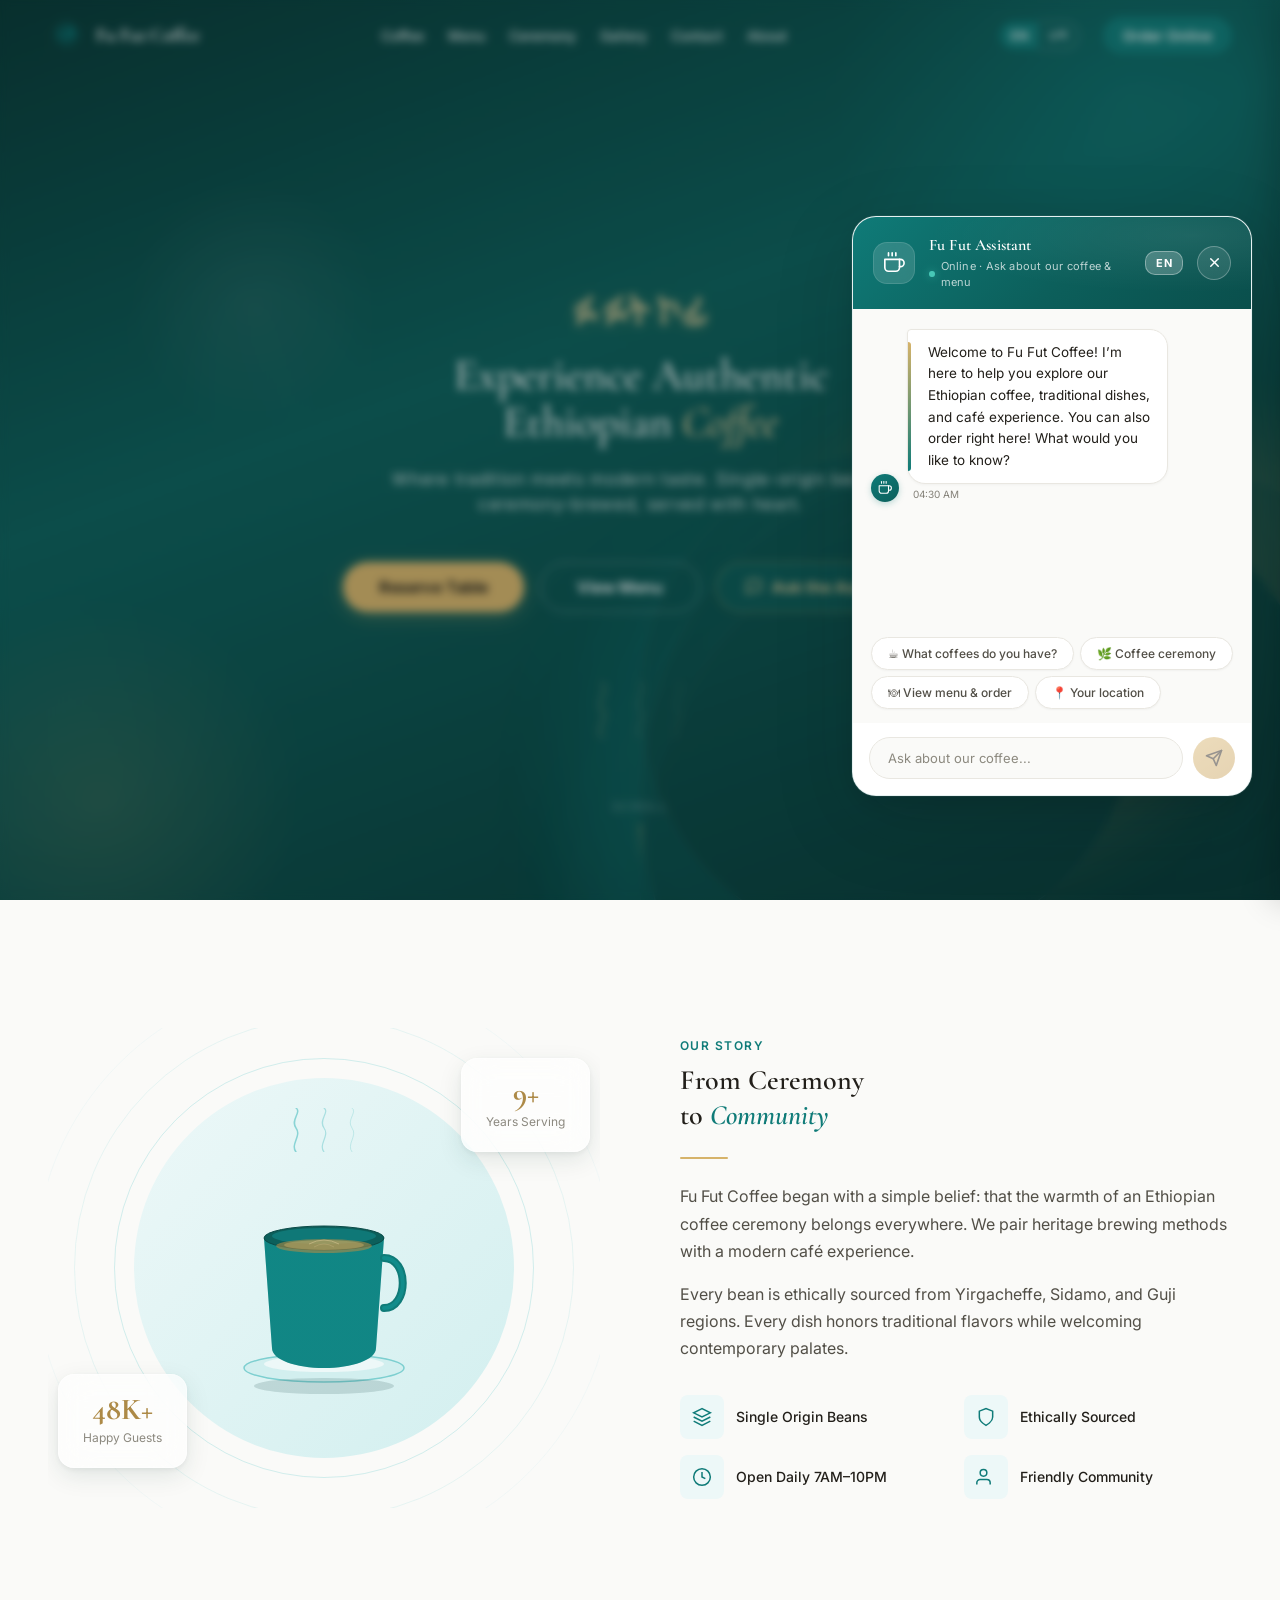
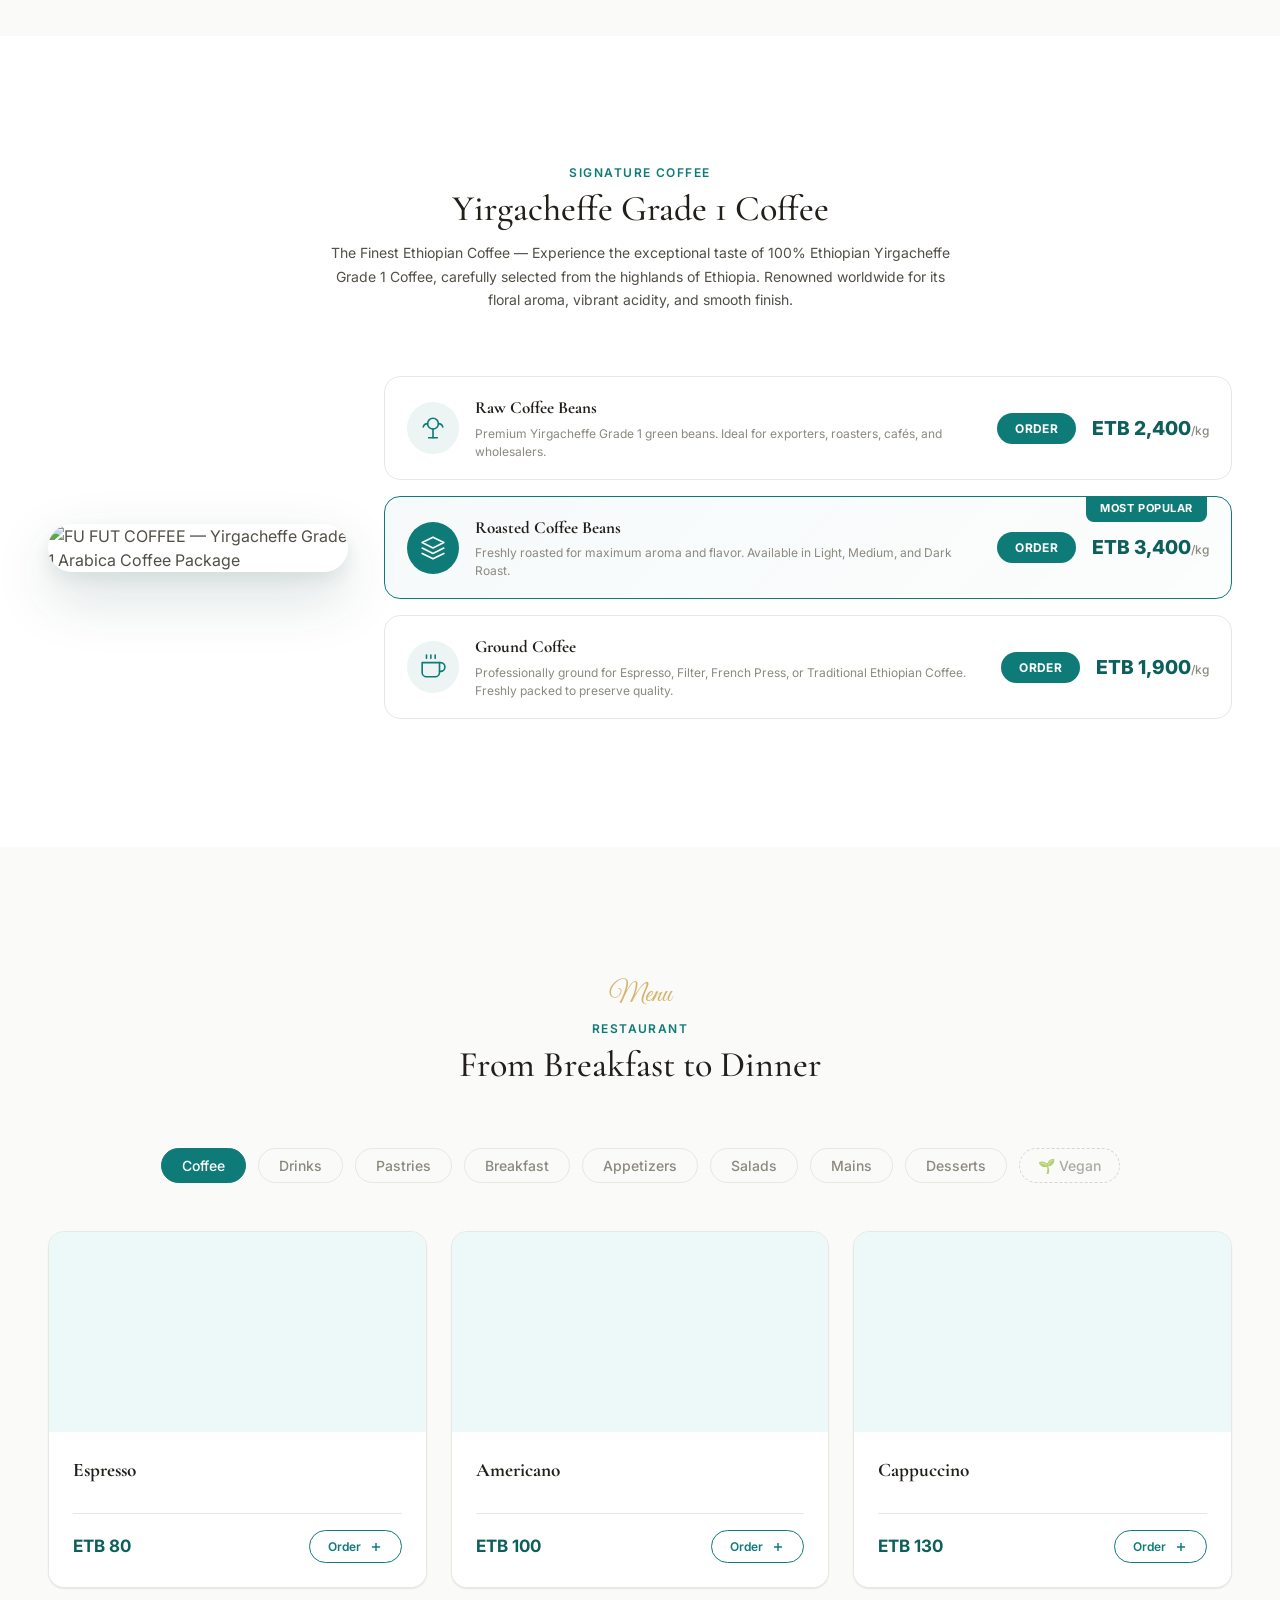
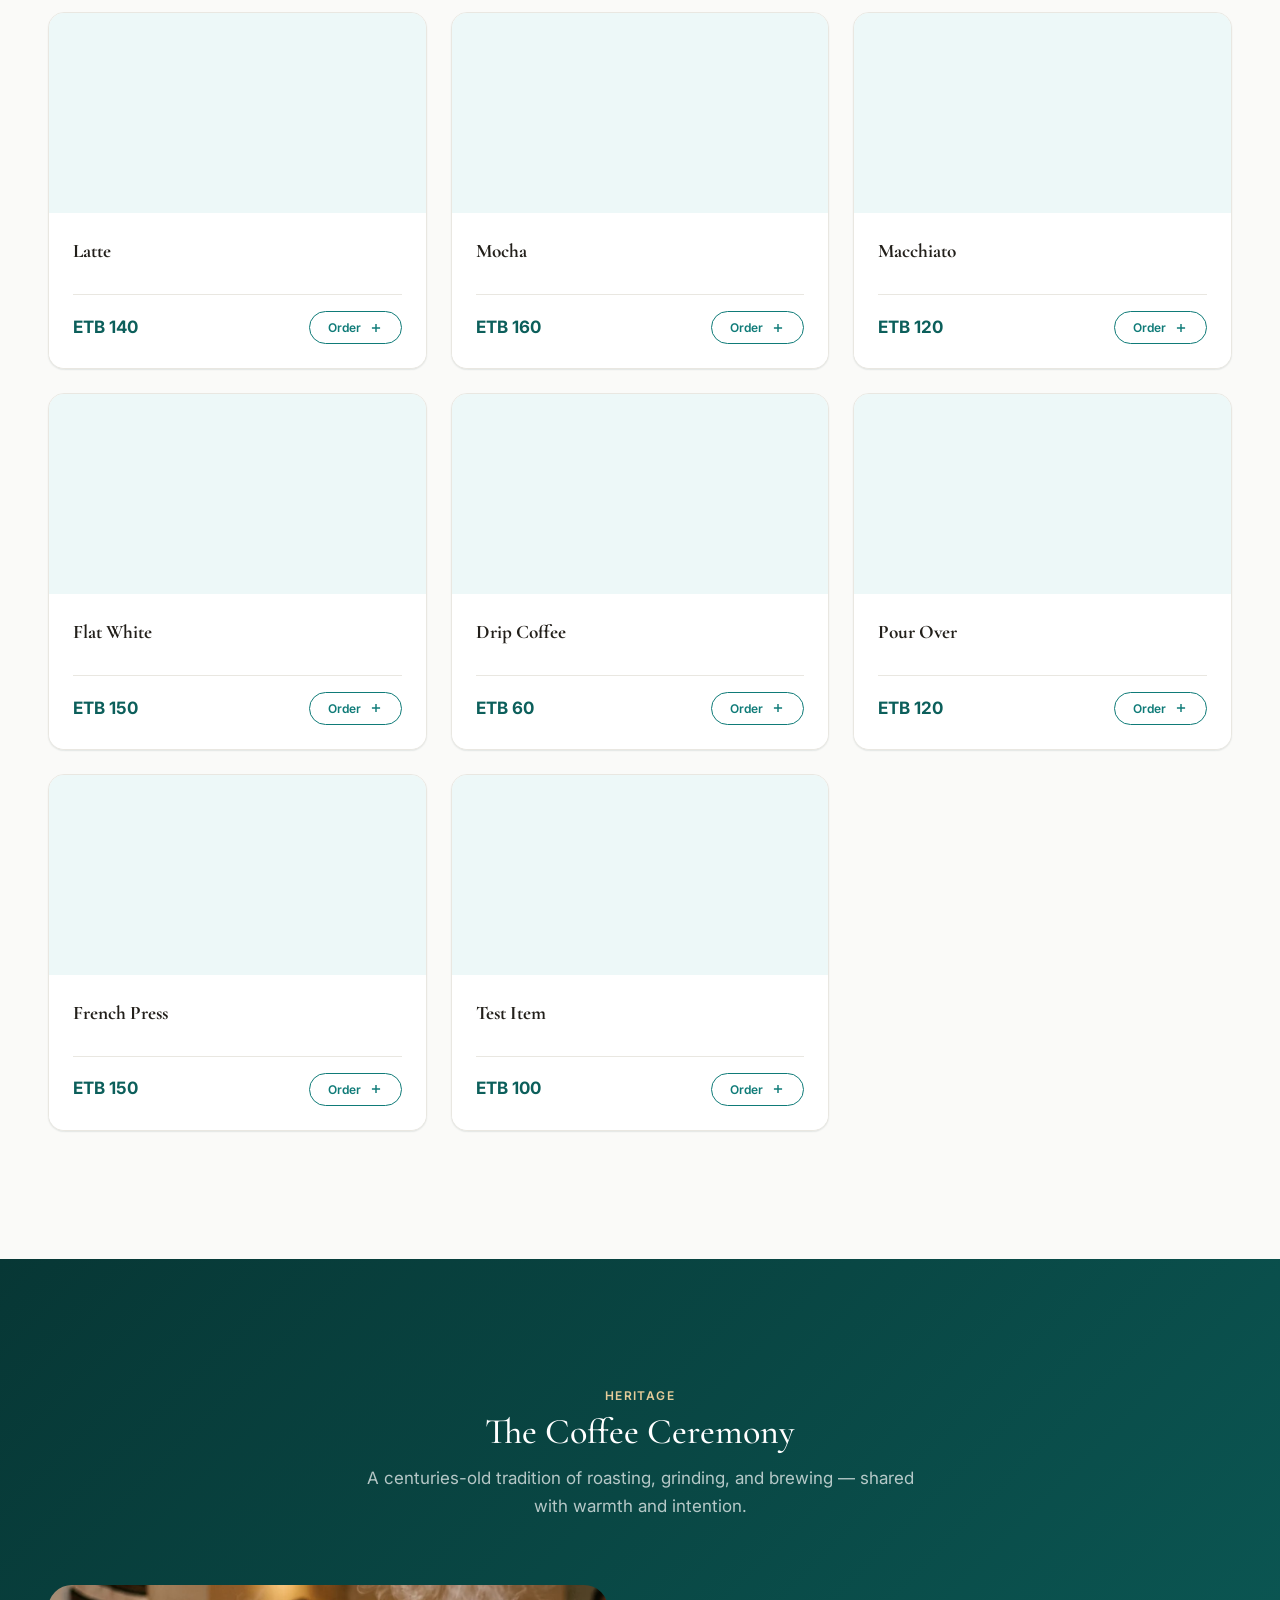
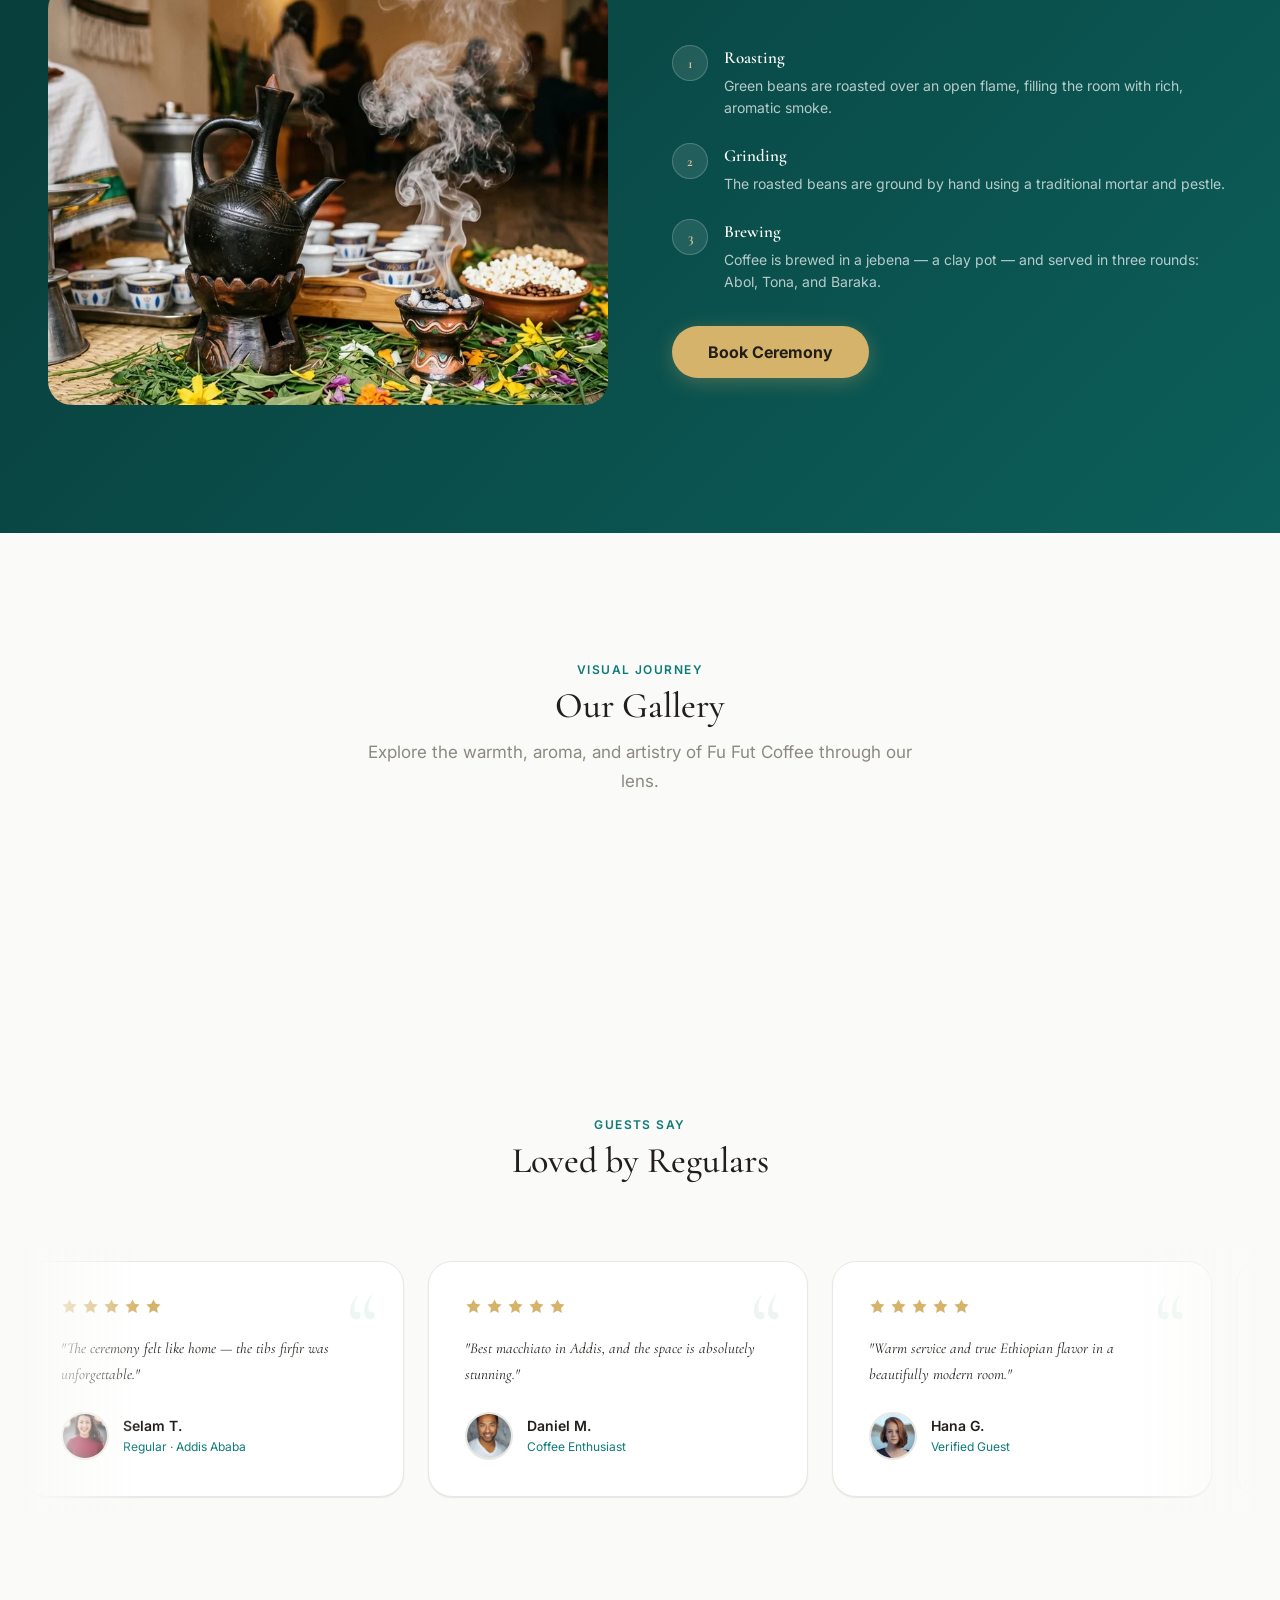
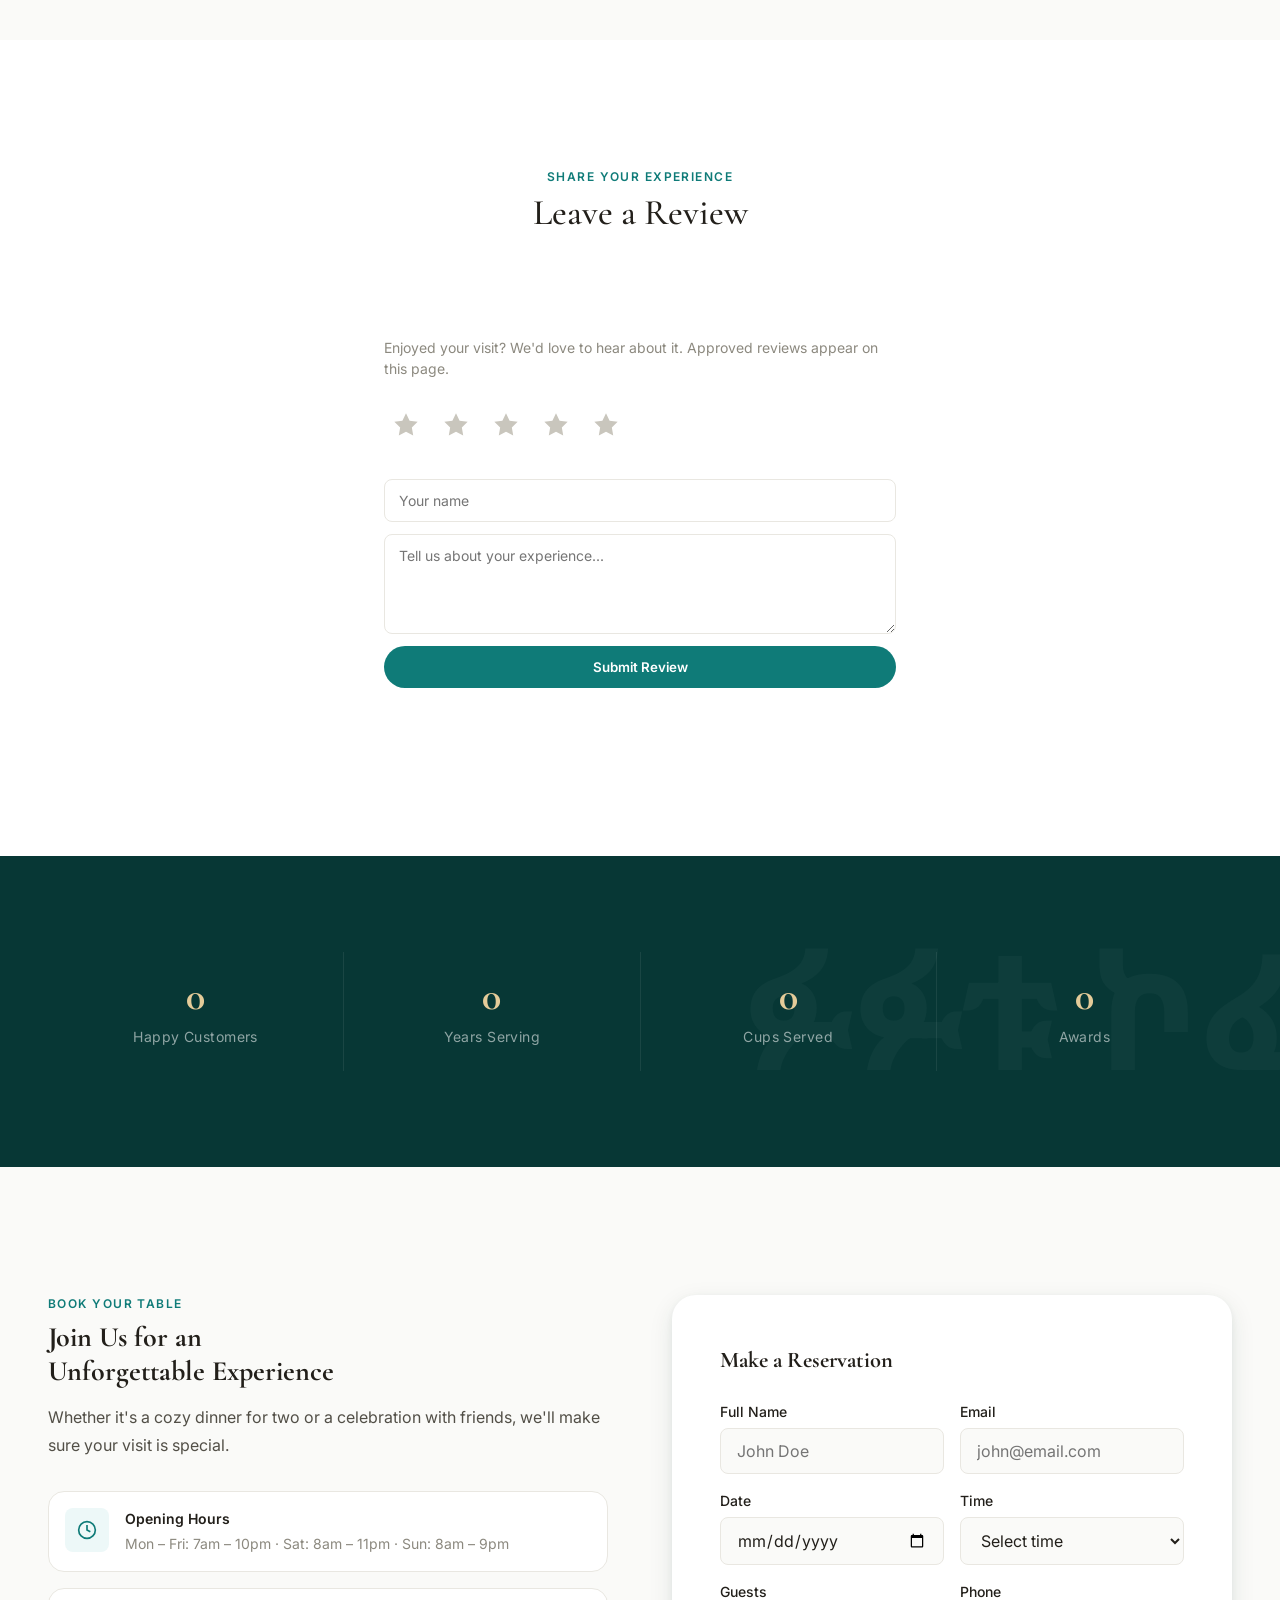
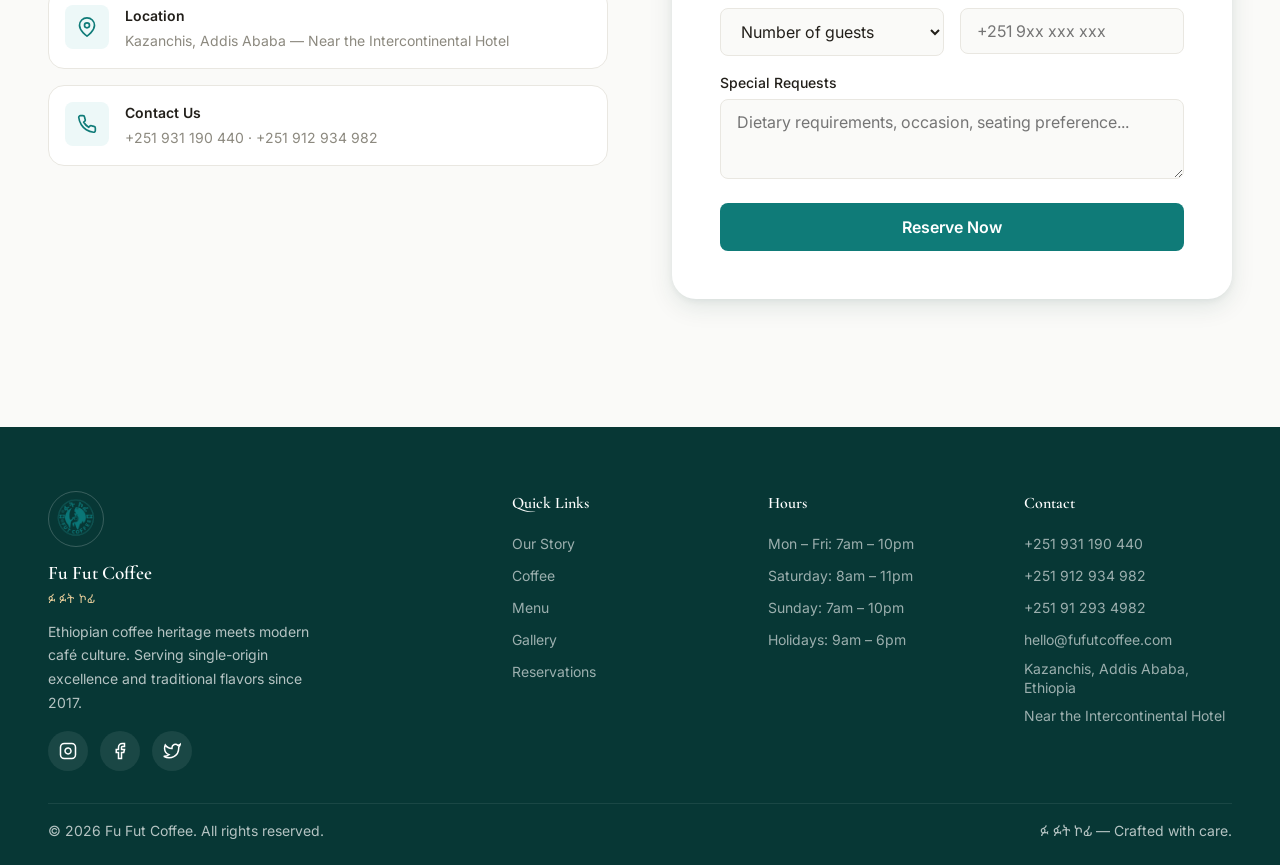
==== website/index.html @ 9e8a8921 "feat: new brand badge logo everywhere — favicons, PWA manifest + icons, nav/footer, og/twitter image" ====
<!DOCTYPE html>
<html lang="en" data-theme="light">
<head>
    <meta charset="UTF-8">
    <meta name="viewport" content="width=device-width, initial-scale=1.0">
    <title>Fu Fut Coffee — Experience Authentic Ethiopian Coffee</title>
    <meta name="description" content="Fu Fut Coffee (ፉ ፉት ኮፊ) — Ethiopian coffee heritage meets modern café culture. Single-origin coffee, traditional ceremony, and authentic flavors on Bole Road, Addis Ababa.">
    <meta name="keywords" content="Fu Fut Coffee, Ethiopian coffee, Addis Ababa café, coffee ceremony, jebena, specialty coffee, Bole Road">
    <meta name="author" content="Fu Fut Coffee">
    <link rel="canonical" href="https://futfutcoffee.com">
    <meta name="theme-color" content="#0F7B78">
    <!-- PWA -->
    <link rel="manifest" href="/manifest.json">
    <!-- Favicon -->
    <link rel="icon" href="/favicon.ico?v=2" sizes="any">
    <link rel="icon" type="image/png" href="/favicon-16x16.png?v=2" sizes="16x16">
    <link rel="icon" type="image/png" href="/favicon-32x32.png?v=2" sizes="32x32">
    <link rel="icon" type="image/png" href="/favicon-64x64.png?v=2" sizes="64x64">
    <link rel="icon" type="image/png" href="/favicon-128x128.png?v=2" sizes="128x128">
    <link rel="icon" type="image/png" href="/icon-192.png?v=2" sizes="192x192">
    <link rel="apple-touch-icon" href="/apple-touch-icon.png?v=2" sizes="180x180">
    <link rel="shortcut icon" href="/favicon.ico?v=2">

    <!-- Open Graph (Facebook, WhatsApp, Telegram previews) -->
    <meta property="og:type" content="website">
    <meta property="og:title" content="Fu Fut Coffee — ፉ ፉት ኮፊ">
    <meta property="og:description" content="Ethiopian coffee heritage meets modern café culture. Single-origin excellence and traditional flavors on Bole Road, Addis Ababa.">
    <meta property="og:image" content="assets/logo-og.png">
    <meta property="og:url" content="https://futfutcoffee.com">
    <meta property="og:site_name" content="Fu Fut Coffee">
    <meta property="og:locale" content="en_ET">
    <meta name="twitter:domain" content="futfutcoffee.com">

    <!-- Twitter Card -->
    <meta name="twitter:card" content="summary_large_image">
    <meta name="twitter:title" content="Fu Fut Coffee — ፉ ፉት ኮፊ">
    <meta name="twitter:description" content="Ethiopian coffee heritage meets modern café culture on Bole Road, Addis Ababa.">
    <meta name="twitter:image" content="assets/logo-og.png">

    <!-- Fonts -->
    <link rel="preconnect" href="https://fonts.googleapis.com">
    <link rel="preconnect" href="https://fonts.gstatic.com" crossorigin>
    <link href="https://fonts.googleapis.com/css2?family=Cormorant+Garamond:ital,wght@0,400;0,500;0,600;0,700;1,500&family=Inter:wght@400;500;600;700&family=Great+Vibes&family=Noto+Sans+Ethiopic:wght@400;500;600;700&display=swap" rel="stylesheet">
    <link rel=stylesheet href=css/app-main.css>
</head>
<body>

    <!-- SCROLL PROGRESS -->
    <div class="scroll-progress" id="scrollProgress"></div>

    <!-- BACK TO TOP -->
    <button class="back-to-top" id="backToTop" aria-label="Back to top">
        <svg viewBox="0 0 24 24" fill="none" stroke="currentColor" stroke-width="2.5" stroke-linecap="round" stroke-linejoin="round"><polyline points="18 15 12 9 6 15"/></svg>
    </button>

    <!-- PRELOADER -->
    <div class="preloader" id="preloader">
        <!-- Rotating bean ring -->
        <div class="preloader-beans">
            <div class="bean"></div><div class="bean"></div><div class="bean"></div><div class="bean"></div>
            <div class="bean"></div><div class="bean"></div><div class="bean"></div><div class="bean"></div>
        </div>

        <!-- Coffee cup with steam -->
        <div class="preloader-cup">
            <div class="preloader-steam">
                <svg width="12" height="36" viewBox="0 0 12 36"><path d="M6 36 C 1 28, 11 22, 6 14 C 1 8, 11 2, 6 0" stroke="rgba(228,203,153,.6)" stroke-width="1.5" fill="none" stroke-linecap="round"/></svg>
                <svg width="12" height="36" viewBox="0 0 12 36"><path d="M6 36 C 1 28, 11 22, 6 14 C 1 8, 11 2, 6 0" stroke="rgba(228,203,153,.4)" stroke-width="1.2" fill="none" stroke-linecap="round"/></svg>
                <svg width="12" height="36" viewBox="0 0 12 36"><path d="M6 36 C 1 28, 11 22, 6 14 C 1 8, 11 2, 6 0" stroke="rgba(228,203,153,.25)" stroke-width="1" fill="none" stroke-linecap="round"/></svg>
            </div>
            <svg viewBox="0 0 80 80" fill="none">
                <!-- Saucer -->
                <ellipse cx="40" cy="68" rx="32" ry="6" fill="rgba(214,179,106,.15)" stroke="rgba(214,179,106,.3)" stroke-width="1"/>
                <!-- Cup -->
                <path d="M16 28 L19 62 C19 67 28 70 40 70 C52 70 61 67 61 62 L64 28 Z" fill="rgba(255,255,255,.1)" stroke="rgba(214,179,106,.5)" stroke-width="1.5"/>
                <!-- Cup rim -->
                <ellipse cx="40" cy="28" rx="24" ry="5" fill="rgba(255,255,255,.05)" stroke="rgba(214,179,106,.6)" stroke-width="1"/>
                <!-- Coffee liquid (animated fill) -->
                <g class="cup-liquid">
                    <ellipse cx="40" cy="32" rx="20" ry="4" fill="rgba(214,179,106,.4)"/>
                    <ellipse cx="40" cy="31" rx="16" ry="3" fill="rgba(214,179,106,.25)"/>
                </g>
                <!-- Handle -->
                <path d="M64 36 C 74 36, 74 52, 64 52" stroke="rgba(214,179,106,.5)" stroke-width="3" fill="none" stroke-linecap="round"/>
            </svg>
        </div>

        <!-- Brand -->
        <div class="preloader-amharic">ፉ ፉት ኮፊ</div>
        <div class="preloader-name">Fu Fut Coffee</div>

        <!-- Progress -->
        <div class="preloader-progress">
            <div class="preloader-bar"><div class="preloader-bar-fill" id="preloaderBar"></div></div>
            <div style="display:flex;justify-content:space-between;width:180px">
                <span class="preloader-percent" id="preloaderPercent">0%</span>
                <span class="preloader-label" data-i18n="preloader.brewing">Brewing your experience</span>
            </div>
        </div>
    </div>

    <!-- NAVBAR -->
    <nav class="nav" id="nav">
        <a href="#" class="nav-logo">
            <img src="assets/logo.png" alt="Fu Fut Coffee">
            Fu Fut Coffee
        </a>

        <div class="nav-drawer" id="navDrawer" role="dialog" aria-modal="true" aria-label="Navigation Menu">
            <div class="nav-drawer-header">
                <a href="#" class="nav-drawer-logo">
                    <img src="assets/logo.png" alt="Fu Fut Coffee">
                    <span class="nav-drawer-logo-text">
                        <span class="nav-drawer-logo-brand">FU FUT</span>
                        <span class="nav-drawer-logo-sub">COFFEE</span>
                    </span>
                </a>
                <button class="nav-drawer-close" id="navDrawerClose" aria-label="Close menu">
                    <svg width="18" height="18" viewBox="0 0 24 24" fill="none" stroke="currentColor" stroke-width="2.5" stroke-linecap="round"><line x1="18" y1="6" x2="6" y2="18"/><line x1="6" y1="6" x2="18" y2="18"/></svg>
                </button>
            </div>
            <div class="nav-drawer-body">
                <ul class="nav-links" id="navLinks">
                    <li><a href="#coffee" data-i18n="nav.coffee">Coffee</a></li>
                    <li><a href="#menu" data-i18n="nav.menu">Menu</a></li>
                    <li><a href="#ceremony" data-i18n="nav.ceremony">Ceremony</a></li>
                    <li><a href="#gallery" data-i18n="nav.gallery">Gallery</a></li>
                    <li><a href="#reservation" data-i18n="nav.contact">Contact</a></li>
                    <li><a href="about.html">About</a></li>
                </ul>
            </div>
            <div class="nav-drawer-footer">
                <div class="nav-actions">
                    <button class="btn-primary-nav" data-scroll="#menu" data-i18n="nav.orderOnline">Order Online</button>
                </div>
            </div>
        </div>

        <button class="btn-primary-nav btn-nav-desktop" data-scroll="#menu" data-i18n="nav.orderOnline">Order Online</button>

        <button class="nav-toggle" id="navToggle" aria-label="Open menu" aria-expanded="false">
            <span></span><span></span><span></span>
        </button>
    </nav>
    <div class="nav-backdrop" id="navBackdrop"></div>

    <!-- HERO -->
    <section class="hero" id="hero">
        <!-- Decorative background -->
        <div class="hero-shape hero-shape-1"></div>
        <div class="hero-shape hero-shape-2"></div>
        <div class="hero-shape hero-shape-3"></div>
        <div class="hero-shape hero-shape-4"></div>
        <div class="hero-ring hero-ring-1"></div>
        <div class="hero-ring hero-ring-2"></div>
        <div class="hero-ring hero-ring-3"></div>

        <!-- Steam curls -->
        <div class="hero-steam-wrap">
            <svg class="hero-steam-curl" width="18" height="56" viewBox="0 0 18 56"><path d="M9 56 C 1 44, 17 36, 9 28 C 1 20, 17 10, 9 0" stroke="rgba(228,203,153,.7)" stroke-width="1.8" fill="none" stroke-linecap="round"/></svg>
            <svg class="hero-steam-curl" width="18" height="56" viewBox="0 0 18 56"><path d="M9 56 C 1 44, 17 36, 9 28 C 1 20, 17 10, 9 0" stroke="rgba(228,203,153,.5)" stroke-width="1.5" fill="none" stroke-linecap="round"/></svg>
            <svg class="hero-steam-curl" width="18" height="56" viewBox="0 0 18 56"><path d="M9 56 C 1 44, 17 36, 9 28 C 1 20, 17 10, 9 0" stroke="rgba(228,203,153,.35)" stroke-width="1.2" fill="none" stroke-linecap="round"/></svg>
        </div>


        <!-- Content -->
        <div class="hero-content">
            <div class="hero-amharic">ፉ ፉት ኮፊ</div>
            <h1 data-i18n="hero.title">Experience Authentic<br>Ethiopian <span class="accent">Coffee</span></h1>
            <p class="hero-sub" data-i18n="hero.sub">Where tradition meets modern taste. Single-origin beans, ceremony-brewed, served with heart.</p>
            <div class="hero-btns">
                <button class="btn-gold" data-scroll="#reservation" data-i18n="hero.reserve">Reserve Table</button>
                <button class="btn-ghost" data-scroll="#menu" data-i18n="hero.viewMenu">View Menu</button>
                <button class="btn-chat" id="heroAskChat" type="button" aria-label="Ask the AI assistant">
                    <svg class="btn-chat-icon" viewBox="0 0 24 24" fill="none" stroke="currentColor" stroke-width="1.8" stroke-linecap="round" stroke-linejoin="round" aria-hidden="true"><path d="M21 15a2 2 0 0 1-2 2H7l-4 4V5a2 2 0 0 1 2-2h14a2 2 0 0 1 2 2z"/></svg>
                    <span data-i18n="hero.askAssistant">Ask the Assistant</span>
                </button>
            </div>
        </div>
        <div class="hero-scroll">
            <span data-i18n="hero.scroll">Scroll</span>
            <div class="hero-scroll-line"></div>
        </div>
    </section>

    <!-- BRAND STORY -->
    <section class="section" id="story">
        <div class="content">
            <div class="story-grid">
                <div class="story-visual">
                    <div class="story-visual-bg"></div>
                    <div class="story-visual-ring story-visual-ring-1"></div>
                    <div class="story-visual-ring story-visual-ring-2"></div>
                    <div class="story-visual-ring story-visual-ring-3"></div>

                    <!-- Coffee cup SVG -->
                    <div class="story-cup-wrap">
                        <div class="story-cup-steam">
                            <svg width="14" height="44" viewBox="0 0 14 44"><path d="M7 44 C 1 36, 13 28, 7 20 C 1 12, 13 4, 7 0" stroke="var(--teal-400)" stroke-width="1.5" fill="none" stroke-linecap="round" opacity=".6"/></svg>
                            <svg width="14" height="44" viewBox="0 0 14 44"><path d="M7 44 C 1 36, 13 28, 7 20 C 1 12, 13 4, 7 0" stroke="var(--teal-400)" stroke-width="1.2" fill="none" stroke-linecap="round" opacity=".4"/></svg>
                            <svg width="14" height="44" viewBox="0 0 14 44"><path d="M7 44 C 1 36, 13 28, 7 20 C 1 12, 13 4, 7 0" stroke="var(--teal-400)" stroke-width="1" fill="none" stroke-linecap="round" opacity=".25"/></svg>
                        </div>
                        <svg viewBox="0 0 200 260" fill="none" xmlns="http://www.w3.org/2000/svg" style="width:100%;height:100%">
                            <!-- Saucer -->
                            <ellipse cx="100" cy="230" rx="80" ry="14" fill="var(--teal-100)" stroke="var(--teal-300)" stroke-width="1.5"/>
                            <ellipse cx="100" cy="226" rx="60" ry="8" fill="var(--teal-50)"/>
                            <!-- Cup body -->
                            <path d="M40 100 L48 210 C48 222 72 230 100 230 C128 230 152 222 152 210 L160 100 Z" fill="var(--teal-600)"/>
                            <path d="M40 100 L48 210 C48 222 72 230 100 230 C128 230 152 222 152 210 L160 100 Z" fill="url(#cupGrad)" opacity=".4"/>
                            <!-- Cup rim -->
                            <ellipse cx="100" cy="100" rx="60" ry="12" fill="var(--teal-700)" stroke="var(--teal-800)" stroke-width="1"/>
                            <ellipse cx="100" cy="98" rx="52" ry="8" fill="var(--teal-500)" opacity=".3"/>
                            <!-- Coffee surface -->
                            <ellipse cx="100" cy="108" rx="48" ry="7" fill="var(--gold-700)" opacity=".6"/>
                            <ellipse cx="100" cy="107" rx="40" ry="5" fill="var(--gold-500)" opacity=".4"/>
                            <!-- Handle -->
                            <path d="M160 120 C 185 120, 185 170, 160 170" stroke="var(--teal-600)" stroke-width="8" fill="none" stroke-linecap="round"/>
                            <path d="M160 120 C 185 120, 185 170, 160 170" stroke="var(--teal-500)" stroke-width="4" fill="none" stroke-linecap="round" opacity=".3"/>
                            <!-- Latte art hint -->
                            <path d="M85 106 Q 100 98, 115 106" stroke="var(--gold-300)" stroke-width="1" fill="none" opacity=".5"/>
                            <path d="M90 109 Q 100 103, 110 109" stroke="var(--gold-300)" stroke-width=".8" fill="none" opacity=".3"/>
                            <!-- Shadow -->
                            <ellipse cx="100" cy="248" rx="70" ry="8" fill="var(--teal-900)" opacity=".15"/>
                            <defs>
                                <linearGradient id="cupGrad" x1="100" y1="100" x2="100" y2="230">
                                    <stop offset="0%" stop-color="var(--teal-500)" stop-opacity=".5"/>
                                    <stop offset="100%" stop-color="var(--teal-800)" stop-opacity=".5"/>
                                </linearGradient>
                            </defs>
                        </svg>
                    </div>

                    <!-- Floating badges -->
                    <div class="story-badge-float top-right">
                        <div class="story-badge-num" data-i18n="story.badge1Num">9+</div>
                        <div class="story-badge-label" data-i18n="story.badge1Label">Years Serving</div>
                    </div>
                    <div class="story-badge-float bottom-left">
                        <div class="story-badge-num" style="color:var(--color-primary)" data-i18n="story.badge2Num">48K+</div>
                        <div class="story-badge-label" data-i18n="story.badge2Label">Happy Guests</div>
                    </div>
                </div>

                <div class="story-text">
                    <div class="sec-eyebrow" data-i18n="story.eyebrow">Our Story</div>
                    <h3 data-i18n="story.title">From Ceremony<br>to <span class="accent">Community</span></h3>
                    <div class="story-divider"></div>
                    <p data-i18n="story.p1">Fu Fut Coffee began with a simple belief: that the warmth of an Ethiopian coffee ceremony belongs everywhere. We pair heritage brewing methods with a modern café experience.</p>
                    <p data-i18n="story.p2">Every bean is ethically sourced from Yirgacheffe, Sidamo, and Guji regions. Every dish honors traditional flavors while welcoming contemporary palates.</p>
                    <div class="story-features">
                        <div class="story-feat">
                            <div class="story-feat-icon"><svg viewBox="0 0 24 24" fill="none" stroke="currentColor" stroke-width="1.8"><path d="M12 2L2 7l10 5 10-5-10-5z"/><path d="M2 17l10 5 10-5"/><path d="M2 12l10 5 10-5"/></svg></div>
                            <span data-i18n="story.feat1">Single Origin Beans</span>
                        </div>
                        <div class="story-feat">
                            <div class="story-feat-icon"><svg viewBox="0 0 24 24" fill="none" stroke="currentColor" stroke-width="1.8"><path d="M12 22s8-4 8-10V5l-8-3-8 3v7c0 6 8 10 8 10z"/></svg></div>
                            <span data-i18n="story.feat2">Ethically Sourced</span>
                        </div>
                        <div class="story-feat">
                            <div class="story-feat-icon"><svg viewBox="0 0 24 24" fill="none" stroke="currentColor" stroke-width="1.8"><circle cx="12" cy="12" r="10"/><polyline points="12 6 12 12 16 14"/></svg></div>
                            <span data-i18n="story.feat3">Open Daily 7AM–10PM</span>
                        </div>
                        <div class="story-feat">
                            <div class="story-feat-icon"><svg viewBox="0 0 24 24" fill="none" stroke="currentColor" stroke-width="1.8"><path d="M17 21v-2a4 4 0 00-4-4H5a4 4 0 00-4 4v2"/><circle cx="9" cy="7" r="4"/></svg></div>
                            <span data-i18n="story.feat4">Friendly Community</span>
                        </div>
                    </div>
                </div>
            </div>
        </div>
    </section>

    <!-- SIGNATURE COFFEE — Yirgacheffe Grade 1 Packages -->
    <section id="coffee" class="section" style="background:var(--neutral-0)">
        <div class="content">
            <div class="sec-head">
                <div class="sec-eyebrow" data-i18n="coffee.eyebrow">Signature Coffee</div>
                <h2 class="sec-title" data-i18n="coffee.title">Yirgacheffe Grade 1 Coffee</h2>
                <p class="coffee-intro">The Finest Ethiopian Coffee — Experience the exceptional taste of 100% Ethiopian Yirgacheffe Grade 1 Coffee, carefully selected from the highlands of Ethiopia. Renowned worldwide for its floral aroma, vibrant acidity, and smooth finish.</p>
            </div>
            <div class="pkg-showcase">
                <div class="pkg-image-wrap">
                    <img src="https://fufut-api.fufutcoffee.workers.dev/api/images/uploads/1785656839254-pasted_image_1785656616888.png" alt="FU FUT COFFEE — Yirgacheffe Grade 1 Arabica Coffee Package" class="pkg-image" loading="lazy">
                </div>
                <div class="pkg-cards">
                    <div class="pkg-card" data-name="Raw Coffee Beans" data-price="2400" data-image="https://fufut-api.fufutcoffee.workers.dev/api/images/uploads/1785656839254-pasted_image_1785656616888.png" data-desc="Premium Yirgacheffe Grade 1 green beans. Ideal for exporters, roasters, cafés, and wholesalers.">
                        <div class="pkg-card-icon">
                            <svg viewBox="0 0 24 24" fill="none" stroke="currentColor" stroke-width="1.5" stroke-linecap="round" stroke-linejoin="round"><path d="M17 8C17 10.7614 14.7614 13 12 13C9.23858 13 7 10.7614 7 8C7 5.23858 9.23858 3 12 3C14.7614 3 17 5.23858 17 8Z"/><path d="M12 13V21"/><path d="M8 21H16"/><path d="M7 8C5 8 3.5 9 3 11"/><path d="M17 8C19 8 20.5 9 21 11"/></svg>
                        </div>
                        <div class="pkg-card-body">
                            <h3>Raw Coffee Beans</h3>
                            <p>Premium Yirgacheffe Grade 1 green beans. Ideal for exporters, roasters, caf&eacute;s, and wholesalers.</p>
                        </div>
                        <button class="pkg-card-order btn-order" data-i18n="menu.order">Order</button>
                        <div class="pkg-card-price">ETB 2,400<span class="pkg-unit">/kg</span></div>
                    </div>
                    <div class="pkg-card pkg-card--featured" data-name="Roasted Coffee Beans" data-price="3400" data-image="https://fufut-api.fufutcoffee.workers.dev/api/images/uploads/1785656839254-pasted_image_1785656616888.png" data-desc="Freshly roasted for maximum aroma and flavor. Available in Light, Medium, and Dark Roast.">
                        <div class="pkg-card-ribbon">Most Popular</div>
                        <div class="pkg-card-icon">
                            <svg viewBox="0 0 24 24" fill="none" stroke="currentColor" stroke-width="1.5" stroke-linecap="round" stroke-linejoin="round"><path d="M12 2L2 7l10 5 10-5-10-5z"/><path d="M2 17l10 5 10-5"/><path d="M2 12l10 5 10-5"/></svg>
                        </div>
                        <div class="pkg-card-body">
                            <h3>Roasted Coffee Beans</h3>
                            <p>Freshly roasted for maximum aroma and flavor. Available in Light, Medium, and Dark Roast.</p>
                        </div>
                        <button class="pkg-card-order btn-order" data-i18n="menu.order">Order</button>
                        <div class="pkg-card-price">ETB 3,400<span class="pkg-unit">/kg</span></div>
                    </div>
                    <div class="pkg-card" data-name="Ground Coffee" data-price="1900" data-image="https://fufut-api.fufutcoffee.workers.dev/api/images/uploads/1785656839254-pasted_image_1785656616888.png" data-desc="Professionally ground for Espresso, Filter, French Press, or Traditional Ethiopian Coffee. Freshly packed to preserve quality.">
                        <div class="pkg-card-icon">
                            <svg viewBox="0 0 24 24" fill="none" stroke="currentColor" stroke-width="1.5" stroke-linecap="round" stroke-linejoin="round"><path d="M18 8h1a4 4 0 0 1 0 8h-1"/><path d="M2 8h16v9a4 4 0 0 1-4 4H6a4 4 0 0 1-4-4V8z"/><line x1="6" y1="1" x2="6" y2="4"/><line x1="10" y1="1" x2="10" y2="4"/><line x1="14" y1="1" x2="14" y2="4"/></svg>
                        </div>
                        <div class="pkg-card-body">
                            <h3>Ground Coffee</h3>
                            <p>Professionally ground for Espresso, Filter, French Press, or Traditional Ethiopian Coffee. Freshly packed to preserve quality.</p>
                        </div>
                        <button class="pkg-card-order btn-order" data-i18n="menu.order">Order</button>
                        <div class="pkg-card-price">ETB 1,900<span class="pkg-unit">/kg</span></div>
                    </div>
                </div>
            </div>
        </div>
    </section>

    <!-- MENU -->
    <section class="section" id="menu">
        <div class="content">
            <div class="sec-head">
                <span class="sec-script" data-i18n="menu.script">Menu</span>
                <div class="sec-eyebrow" data-i18n="menu.eyebrow">Restaurant</div>
                <h2 class="sec-title" data-i18n="menu.title">From Breakfast to Dinner</h2>
            </div>
            <div class="menu-tabs" id="menuTabs">
                <!-- Tabs generated dynamically from menus.json -->
                <button class="menu-filter-btn" id="veganFilter" data-filter="vegan" aria-pressed="false">🌱 Vegan</button>
            </div>
            <div class="menu-grid" id="menuGrid"></div>
    </div>
</section>


    <!-- COFFEE CEREMONY -->
    <section class="section ceremony" id="ceremony">
        <div class="content">
            <div class="sec-head">
                <div class="sec-eyebrow" data-i18n="ceremony.eyebrow">Heritage</div>
                <h2 class="sec-title" data-i18n="ceremony.title">The Coffee Ceremony</h2>
                <p class="sec-desc" data-i18n="ceremony.desc">A centuries-old tradition of roasting, grinding, and brewing — shared with warmth and intention.</p>
            </div>
            <div class="ceremony-grid">
                <div class="ceremony-img">
                    <img src="assets/ethiopian_coffee_ceremony.webp" alt="Traditional Ethiopian Coffee Ceremony at Fu Fut">
                </div>
                <div>
                    <div class="ceremony-steps">
                        <div class="ceremony-step">
                            <div class="ceremony-step-num">1</div>
                            <div class="ceremony-step-text">
                                <h4 data-i18n="ceremony.s1Title">Roasting</h4>
                                <p data-i18n="ceremony.s1Text">Green beans are roasted over an open flame, filling the room with rich, aromatic smoke.</p>
                            </div>
                        </div>
                        <div class="ceremony-step">
                            <div class="ceremony-step-num">2</div>
                            <div class="ceremony-step-text">
                                <h4 data-i18n="ceremony.s2Title">Grinding</h4>
                                <p data-i18n="ceremony.s2Text">The roasted beans are ground by hand using a traditional mortar and pestle.</p>
                            </div>
                        </div>
                        <div class="ceremony-step">
                            <div class="ceremony-step-num">3</div>
                            <div class="ceremony-step-text">
                                <h4 data-i18n="ceremony.s3Title">Brewing</h4>
                                <p data-i18n="ceremony.s3Text">Coffee is brewed in a jebena — a clay pot — and served in three rounds: Abol, Tona, and Baraka.</p>
                            </div>
                        </div>
                    </div>
                    <a href="#reservation" class="btn-gold ceremony-cta" data-i18n="ceremony.cta">Book Ceremony</a>
                </div>
            </div>
        </div>
    </section>

    <!-- GALLERY -->
    <section class="section" id="gallery">
        <div class="content">
            <div class="sec-head">
                <div class="sec-eyebrow" data-i18n="gallery.eyebrow">Visual Journey</div>
                <h2 class="sec-title" data-i18n="gallery.title">Our Gallery</h2>
                <p class="sec-desc" data-i18n="gallery.desc">Explore the warmth, aroma, and artistry of Fu Fut Coffee through our lens.</p>
            </div>
            <div class="gallery-grid" id="galleryGrid">
                <!-- Generated by JavaScript -->
            </div>
        </div>
    </section>

    <!-- TESTIMONIALS -->
    <section class="section" id="testimonials">
        <div class="content">
            <div class="sec-head">
                <div class="sec-eyebrow" data-i18n="testimonials.eyebrow">Guests Say</div>
                <h2 class="sec-title" data-i18n="testimonials.title">Loved by Regulars</h2>
            </div>
        </div>
        <div class="testimonials-outer">
        <div class="testimonials-track" id="testTrack">
            <div class="testimonial-card">
                <div class="testimonial-stars"><svg viewBox="0 0 24 24"><polygon points="12 2 15.09 8.26 22 9.27 17 14.14 18.18 21.02 12 17.77 5.82 21.02 7 14.14 2 9.27 8.91 8.26 12 2"/></svg><svg viewBox="0 0 24 24"><polygon points="12 2 15.09 8.26 22 9.27 17 14.14 18.18 21.02 12 17.77 5.82 21.02 7 14.14 2 9.27 8.91 8.26 12 2"/></svg><svg viewBox="0 0 24 24"><polygon points="12 2 15.09 8.26 22 9.27 17 14.14 18.18 21.02 12 17.77 5.82 21.02 7 14.14 2 9.27 8.91 8.26 12 2"/></svg><svg viewBox="0 0 24 24"><polygon points="12 2 15.09 8.26 22 9.27 17 14.14 18.18 21.02 12 17.77 5.82 21.02 7 14.14 2 9.27 8.91 8.26 12 2"/></svg><svg viewBox="0 0 24 24"><polygon points="12 2 15.09 8.26 22 9.27 17 14.14 18.18 21.02 12 17.77 5.82 21.02 7 14.14 2 9.27 8.91 8.26 12 2"/></svg></div>
                <p class="testimonial-quote">"The ceremony felt like home — the tibs firfir was unforgettable."</p>
                <div class="testimonial-author">
                    <div class="testimonial-avatar"><img src="assets/avatar-1494790108377.jpg" alt="Selam T."></div>
                    <div><div class="testimonial-name">Selam T.</div><div class="testimonial-role">Regular · Addis Ababa</div></div>
                </div>
            </div>
            <div class="testimonial-card">
                <div class="testimonial-stars"><svg viewBox="0 0 24 24"><polygon points="12 2 15.09 8.26 22 9.27 17 14.14 18.18 21.02 12 17.77 5.82 21.02 7 14.14 2 9.27 8.91 8.26 12 2"/></svg><svg viewBox="0 0 24 24"><polygon points="12 2 15.09 8.26 22 9.27 17 14.14 18.18 21.02 12 17.77 5.82 21.02 7 14.14 2 9.27 8.91 8.26 12 2"/></svg><svg viewBox="0 0 24 24"><polygon points="12 2 15.09 8.26 22 9.27 17 14.14 18.18 21.02 12 17.77 5.82 21.02 7 14.14 2 9.27 8.91 8.26 12 2"/></svg><svg viewBox="0 0 24 24"><polygon points="12 2 15.09 8.26 22 9.27 17 14.14 18.18 21.02 12 17.77 5.82 21.02 7 14.14 2 9.27 8.91 8.26 12 2"/></svg><svg viewBox="0 0 24 24"><polygon points="12 2 15.09 8.26 22 9.27 17 14.14 18.18 21.02 12 17.77 5.82 21.02 7 14.14 2 9.27 8.91 8.26 12 2"/></svg></div>
                <p class="testimonial-quote">"Best macchiato in Addis, and the space is absolutely stunning."</p>
                <div class="testimonial-author">
                    <div class="testimonial-avatar"><img src="assets/avatar-1507003211169.jpg" alt="Daniel M."></div>
                    <div><div class="testimonial-name">Daniel M.</div><div class="testimonial-role">Coffee Enthusiast</div></div>
                </div>
            </div>
            <div class="testimonial-card">
                <div class="testimonial-stars"><svg viewBox="0 0 24 24"><polygon points="12 2 15.09 8.26 22 9.27 17 14.14 18.18 21.02 12 17.77 5.82 21.02 7 14.14 2 9.27 8.91 8.26 12 2"/></svg><svg viewBox="0 0 24 24"><polygon points="12 2 15.09 8.26 22 9.27 17 14.14 18.18 21.02 12 17.77 5.82 21.02 7 14.14 2 9.27 8.91 8.26 12 2"/></svg><svg viewBox="0 0 24 24"><polygon points="12 2 15.09 8.26 22 9.27 17 14.14 18.18 21.02 12 17.77 5.82 21.02 7 14.14 2 9.27 8.91 8.26 12 2"/></svg><svg viewBox="0 0 24 24"><polygon points="12 2 15.09 8.26 22 9.27 17 14.14 18.18 21.02 12 17.77 5.82 21.02 7 14.14 2 9.27 8.91 8.26 12 2"/></svg><svg viewBox="0 0 24 24"><polygon points="12 2 15.09 8.26 22 9.27 17 14.14 18.18 21.02 12 17.77 5.82 21.02 7 14.14 2 9.27 8.91 8.26 12 2"/></svg></div>
                <p class="testimonial-quote">"Warm service and true Ethiopian flavor in a beautifully modern room."</p>
                <div class="testimonial-author">
                    <div class="testimonial-avatar"><img src="assets/avatar-1438761681033.jpg" alt="Hana G."></div>
                    <div><div class="testimonial-name">Hana G.</div><div class="testimonial-role">Verified Guest</div></div>
                </div>
            </div>
            <div class="testimonial-card">
                <div class="testimonial-stars"><svg viewBox="0 0 24 24"><polygon points="12 2 15.09 8.26 22 9.27 17 14.14 18.18 21.02 12 17.77 5.82 21.02 7 14.14 2 9.27 8.91 8.26 12 2"/></svg><svg viewBox="0 0 24 24"><polygon points="12 2 15.09 8.26 22 9.27 17 14.14 18.18 21.02 12 17.77 5.82 21.02 7 14.14 2 9.27 8.91 8.26 12 2"/></svg><svg viewBox="0 0 24 24"><polygon points="12 2 15.09 8.26 22 9.27 17 14.14 18.18 21.02 12 17.77 5.82 21.02 7 14.14 2 9.27 8.91 8.26 12 2"/></svg><svg viewBox="0 0 24 24"><polygon points="12 2 15.09 8.26 22 9.27 17 14.14 18.18 21.02 12 17.77 5.82 21.02 7 14.14 2 9.27 8.91 8.26 12 2"/></svg><svg viewBox="0 0 24 24"><polygon points="12 2 15.09 8.26 22 9.27 17 14.14 18.18 21.02 12 17.77 5.82 21.02 7 14.14 2 9.27 8.91 8.26 12 2"/></svg></div>
                <p class="testimonial-quote">"The Yirgacheffe pour-over changed how I think about coffee entirely."</p>
                <div class="testimonial-author">
                    <div class="testimonial-avatar"><img src="assets/avatar-1472099645785.jpg" alt="Michael A."></div>
                    <div><div class="testimonial-name">Michael A.</div><div class="testimonial-role">Coffee Enthusiast</div></div>
                </div>
            </div>
            <div class="testimonial-card">
                <div class="testimonial-stars"><svg viewBox="0 0 24 24"><polygon points="12 2 15.09 8.26 22 9.27 17 14.14 18.18 21.02 12 17.77 5.82 21.02 7 14.14 2 9.27 8.91 8.26 12 2"/></svg><svg viewBox="0 0 24 24"><polygon points="12 2 15.09 8.26 22 9.27 17 14.14 18.18 21.02 12 17.77 5.82 21.02 7 14.14 2 9.27 8.91 8.26 12 2"/></svg><svg viewBox="0 0 24 24"><polygon points="12 2 15.09 8.26 22 9.27 17 14.14 18.18 21.02 12 17.77 5.82 21.02 7 14.14 2 9.27 8.91 8.26 12 2"/></svg><svg viewBox="0 0 24 24"><polygon points="12 2 15.09 8.26 22 9.27 17 14.14 18.18 21.02 12 17.77 5.82 21.02 7 14.14 2 9.27 8.91 8.26 12 2"/></svg><svg viewBox="0 0 24 24"><polygon points="12 2 15.09 8.26 22 9.27 17 14.14 18.18 21.02 12 17.77 5.82 21.02 7 14.14 2 9.27 8.91 8.26 12 2"/></svg></div>
                <p class="testimonial-quote">"I brought my family here for a traditional meal — it was the highlight of our trip to Addis."</p>
                <div class="testimonial-author">
                    <div class="testimonial-avatar"><img src="assets/avatar-1580489944761.jpg" alt="Meron B."></div>
                    <div><div class="testimonial-name">Meron B.</div><div class="testimonial-role">Regular · Bole Area</div></div>
                </div>
            </div>
            <div class="testimonial-card">
                <div class="testimonial-stars"><svg viewBox="0 0 24 24"><polygon points="12 2 15.09 8.26 22 9.27 17 14.14 18.18 21.02 12 17.77 5.82 21.02 7 14.14 2 9.27 8.91 8.26 12 2"/></svg><svg viewBox="0 0 24 24"><polygon points="12 2 15.09 8.26 22 9.27 17 14.14 18.18 21.02 12 17.77 5.82 21.02 7 14.14 2 9.27 8.91 8.26 12 2"/></svg><svg viewBox="0 0 24 24"><polygon points="12 2 15.09 8.26 22 9.27 17 14.14 18.18 21.02 12 17.77 5.82 21.02 7 14.14 2 9.27 8.91 8.26 12 2"/></svg><svg viewBox="0 0 24 24"><polygon points="12 2 15.09 8.26 22 9.27 17 14.14 18.18 21.02 12 17.77 5.82 21.02 7 14.14 2 9.27 8.91 8.26 12 2"/></svg><svg viewBox="0 0 24 24"><polygon points="12 2 15.09 8.26 22 9.27 17 14.14 18.18 21.02 12 17.77 5.82 21.02 7 14.14 2 9.27 8.91 8.26 12 2"/></svg></div>
                <p class="testimonial-quote">"The incense, the jebena, the cini cups — this is what authentic Ethiopian hospitality feels like."</p>
                <div class="testimonial-author">
                    <div class="testimonial-avatar"><img src="assets/avatar-1535713875002.jpg" alt="Yonas K."></div>
                    <div><div class="testimonial-name">Yonas K.</div><div class="testimonial-role">Ceremony Guest</div></div>
                </div>
</div>
            </div>
        </div>
    </section>

    <!-- REVIEW SUBMISSION FORM -->
    <section class="section" id="reviewSection">
        <div class="content">
            <div class="sec-head">
                <div class="sec-eyebrow">Share Your Experience</div>
                <h2 class="sec-title">Leave a Review</h2>
            </div>
            <div class="review-form-wrap">
                <p>Enjoyed your visit? We'd love to hear about it. Approved reviews appear on this page.</p>
                <div id="reviewSuccess" class="review-success">
                    <svg viewBox="0 0 24 24" fill="none" stroke="currentColor" stroke-width="2.5" width="40" height="40" style="margin-bottom:8px;display:block;margin-left:auto;margin-right:auto"><polyline points="20 6 9 17 4 12"/></svg>
                    Thank you! Your review has been submitted and will appear after approval.
                </div>
                <form id="reviewForm" class="review-form">
                    <div class="star-picker" id="starPicker" aria-label="Rating">
                        <button type="button" data-star="1" aria-label="1 star"><svg viewBox="0 0 24 24"><polygon points="12 2 15.09 8.26 22 9.27 17 14.14 18.18 21.02 12 17.77 5.82 21.02 7 14.14 2 9.27 8.91 8.26 12 2"/></svg></button>
                        <button type="button" data-star="2" aria-label="2 stars"><svg viewBox="0 0 24 24"><polygon points="12 2 15.09 8.26 22 9.27 17 14.14 18.18 21.02 12 17.77 5.82 21.02 7 14.14 2 9.27 8.91 8.26 12 2"/></svg></button>
                        <button type="button" data-star="3" aria-label="3 stars"><svg viewBox="0 0 24 24"><polygon points="12 2 15.09 8.26 22 9.27 17 14.14 18.18 21.02 12 17.77 5.82 21.02 7 14.14 2 9.27 8.91 8.26 12 2"/></svg></button>
                        <button type="button" data-star="4" aria-label="4 stars"><svg viewBox="0 0 24 24"><polygon points="12 2 15.09 8.26 22 9.27 17 14.14 18.18 21.02 12 17.77 5.82 21.02 7 14.14 2 9.27 8.91 8.26 12 2"/></svg></button>
                        <button type="button" data-star="5" aria-label="5 stars"><svg viewBox="0 0 24 24"><polygon points="12 2 15.09 8.26 22 9.27 17 14.14 18.18 21.02 12 17.77 5.82 21.02 7 14.14 2 9.27 8.91 8.26 12 2"/></svg></button>
                    </div>
                    <input type="text" id="reviewAuthor" placeholder="Your name" autocomplete="name" aria-label="Your name" required>
                    <textarea id="reviewText" placeholder="Tell us about your experience..." aria-label="Review text" required></textarea>
                    <button type="submit" class="review-submit">Submit Review</button>
                </form>
            </div>
        </div>
    </section>

    <!-- STATS -->
    <section class="stats">
        <div class="content">
            <div class="stats-grid">
                <div class="stat"><div class="stat-value" data-target="48000">0</div><div class="stat-label" data-i18n="stat.happyCustomers">Happy Customers</div></div>
                <div class="stat"><div class="stat-value" data-target="9">0</div><div class="stat-label" data-i18n="stat.yearsServing">Years Serving</div></div>
                <div class="stat"><div class="stat-value" data-target="620000">0</div><div class="stat-label" data-i18n="stat.cupsServed">Cups Served</div></div>
                <div class="stat"><div class="stat-value" data-target="14">0</div><div class="stat-label" data-i18n="stat.awards">Awards</div></div>
            </div>
        </div>
    </section>

    <!-- RESERVATION -->
    <section class="section" id="reservation">
        <div class="content">
            <div class="res-grid">
                <div class="res-info">
                    <div class="sec-eyebrow" data-i18n="res.eyebrow">Book Your Table</div>
                    <h3 data-i18n="res.title">Join Us for an<br>Unforgettable Experience</h3>
                    <p data-i18n="res.desc">Whether it's a cozy dinner for two or a celebration with friends, we'll make sure your visit is special.</p>
                    <div class="res-details">
                        <div class="res-detail">
                            <div class="res-detail-icon"><svg viewBox="0 0 24 24" fill="none" stroke="currentColor" stroke-width="2"><circle cx="12" cy="12" r="10"/><polyline points="12 6 12 12 16 14"/></svg></div>
                            <div class="res-detail-text"><strong data-i18n="res.hours">Opening Hours</strong><span data-i18n="res.hoursVal">Mon – Fri: 7am – 10pm · Sat: 8am – 11pm · Sun: 8am – 9pm</span></div>
                        </div>
                        <div class="res-detail">
                            <div class="res-detail-icon"><svg viewBox="0 0 24 24" fill="none" stroke="currentColor" stroke-width="2"><path d="M21 10c0 7-9 13-9 13s-9-6-9-13a9 9 0 0118 0z"/><circle cx="12" cy="10" r="3"/></svg></div>
                            <div class="res-detail-text"><strong data-i18n="res.location">Location</strong><span data-i18n="res.locationVal">Kazanchis, Addis Ababa — Near the Intercontinental Hotel</span></div>
                        </div>
                        <div class="res-detail">
                            <div class="res-detail-icon"><svg viewBox="0 0 24 24" fill="none" stroke="currentColor" stroke-width="2"><path d="M22 16.92v3a2 2 0 01-2.18 2 19.79 19.79 0 01-8.63-3.07 19.5 19.5 0 01-6-6 19.79 19.79 0 01-3.07-8.67A2 2 0 014.11 2h3a2 2 0 012 1.72c.127.96.361 1.903.7 2.81a2 2 0 01-.45 2.11L8.09 9.91a16 16 0 006 6l1.27-1.27a2 2 0 012.11-.45c.907.339 1.85.573 2.81.7A2 2 0 0122 16.92z"/></svg></div>
                            <div class="res-detail-text"><strong data-i18n="res.contactUs">Contact Us</strong><span data-i18n="res.contactVal"><a href="tel:+251931190440" style="color:inherit;text-decoration:none">+251 931 190 440</a> · <a href="tel:+251912934982" style="color:inherit;text-decoration:none">+251 912 934 982</a></span></div>
                        </div>
                    </div>
                </div>
                <div class="res-form">
                    <h4 data-i18n="res.formTitle">Make a Reservation</h4>
                    <form id="reservationForm">
                        <div class="form-row">
                            <div class="form-group"><label for="name" data-i18n="res.fullName">Full Name</label><input type="text" id="name" placeholder="John Doe" autocomplete="name" required></div>
                            <div class="form-group"><label for="email" data-i18n="res.email">Email</label><input type="email" id="email" placeholder="john@email.com" autocomplete="email" required></div>
                        </div>
                        <div class="form-row">
                            <div class="form-group"><label for="date" data-i18n="res.date">Date</label><input type="date" id="date" required></div>
                            <div class="form-group"><label for="time" data-i18n="res.time">Time</label><select id="time" required><option value="" data-i18n="res.selectTime">Select time</option><option>7:00 AM</option><option>8:00 AM</option><option>9:00 AM</option><option>10:00 AM</option><option>11:00 AM</option><option>12:00 PM</option><option>1:00 PM</option><option>2:00 PM</option><option>3:00 PM</option><option>4:00 PM</option><option>5:00 PM</option><option>6:00 PM</option><option>7:00 PM</option><option>8:00 PM</option><option>9:00 PM</option></select></div>
                        </div>
                        <div class="form-row">
                            <div class="form-group"><label for="guests" data-i18n="res.guests">Guests</label><select id="guests" required><option value="" data-i18n="res.numGuests">Number of guests</option><option>1 Person</option><option>2 People</option><option>3 People</option><option>4 People</option><option>5 People</option><option>6+ People</option></select></div>
                            <div class="form-group"><label for="phone" data-i18n="res.phone">Phone</label><input type="tel" id="phone" autocomplete="tel" placeholder="+251 9xx xxx xxx"></div>
                        </div>
                        <div class="form-row">
                            <div class="form-group full"><label for="notes" data-i18n="res.specialRequests">Special Requests</label><textarea id="notes" data-i18n="res.notesPlaceholder" placeholder="Dietary requirements, occasion, seating preference..."></textarea></div>
                        </div>
                        <button type="submit" class="form-submit" data-i18n="res.reserveNow">Reserve Now</button>
                    </form>
                </div>
            </div>
        </div>
    </section>

    <!-- FOOTER -->
    <footer class="footer">
        <div class="footer-sweep"></div>
        <div class="footer-glow"></div>
        <div class="content">
            <div class="footer-grid">
                <div class="footer-brand">
                    <img src="assets/logo.png" alt="Fu Fut Coffee Logo" class="footer-logo-img">
                    <div class="footer-brand-name">Fu Fut Coffee</div>
                    <span class="footer-am" data-i18n="footer.amharicBrand">ፉ ፉት ኮፊ</span>
                    <p data-i18n="footer.desc">Ethiopian coffee heritage meets modern café culture. Serving single-origin excellence and traditional flavors since 2017.</p>
                    <div class="footer-social">
                        <a href="#" aria-label="Instagram"><svg viewBox="0 0 24 24" fill="none" stroke="currentColor" stroke-width="2"><rect x="2" y="2" width="20" height="20" rx="5"/><path d="M16 11.37A4 4 0 1112.63 8 4 4 0 0116 11.37z"/><line x1="17.5" y1="6.5" x2="17.51" y2="6.5"/></svg></a>
                        <a href="#" aria-label="Facebook"><svg viewBox="0 0 24 24" fill="none" stroke="currentColor" stroke-width="2"><path d="M18 2h-3a5 5 0 00-5 5v3H7v4h3v8h4v-8h3l1-4h-4V7a1 1 0 011-1h3z"/></svg></a>
                        <a href="#" aria-label="Twitter"><svg viewBox="0 0 24 24" fill="none" stroke="currentColor" stroke-width="2"><path d="M23 3a10.9 10.9 0 01-3.14 1.53 4.48 4.48 0 00-7.86 3v1A10.66 10.66 0 013 4s-4 9 5 13a11.64 11.64 0 01-7 2c9 5 20 0 20-11.5a4.5 4.5 0 00-.08-.83A7.72 7.72 0 0023 3z"/></svg></a>
                    </div>
                </div>
                <div class="footer-col">
                    <h4 data-i18n="footer.quickLinks">Quick Links</h4>
                    <ul>
                        <li><a href="#story" data-i18n="footer.ourStory">Our Story</a></li>
                        <li><a href="#coffee" data-i18n="footer.coffee">Coffee</a></li>
                        <li><a href="#menu" data-i18n="footer.menu">Menu</a></li>
                        <li><a href="#gallery" data-i18n="footer.gallery">Gallery</a></li>
                        <li><a href="#reservation" data-i18n="footer.reservations">Reservations</a></li>
                    </ul>
                </div>
                <div class="footer-col">
                    <h4 data-i18n="footer.hours">Hours</h4>
                    <ul>
                        <li><a href="#" data-i18n="footer.monFri">Mon – Fri: 7am – 10pm</a></li>
                        <li><a href="#" data-i18n="footer.sat">Saturday: 8am – 11pm</a></li>
                        <li><a href="#" data-i18n="footer.sun">Sunday: 7am – 10pm</a></li>
                        <li><a href="#" data-i18n="footer.holidays">Holidays: 9am – 6pm</a></li>
                    </ul>
                </div>
                <div class="footer-col">
                    <h4 data-i18n="footer.contact">Contact</h4>
                    <ul>
                        <li><a href="tel:+251931190440">+251 931 190 440</a></li>
                        <li><a href="tel:+251912934982">+251 912 934 982</a></li>
                        <li><a href="tel:+251912934982">+251 91 293 4982</a></li>
                        <li><a href="mailto:hello@fufutcoffee.com">hello@fufutcoffee.com</a></li>
                        <li class="footer-address">Kazanchis, Addis Ababa, Ethiopia</li>
                        <li class="footer-address">Near the Intercontinental Hotel</li>
                    </ul>
                </div>
            </div>
            <div class="footer-bottom">
                <span>&copy; 2026 Fu Fut Coffee. All rights reserved.</span>
                <span data-i18n="footer.crafted">ፉ ፉት ኮፊ — Crafted with care.</span>
            </div>
        </div>
    </footer>

    <!-- ORDER CART DRAWER -->
    <div id="cartDrawer" class="cart-drawer" role="dialog" aria-modal="true" aria-label="Shopping Cart">
        <div class="cart-header">
            <h3 data-i18n="cart.title">Your Order</h3>
            <button class="cart-close" aria-label="Close cart" onclick="closeCart()">&times;</button>
        </div>
        <div id="cartItems" class="cart-items"></div>
        <div class="cart-footer">
            <div class="cart-total-row">
                <span data-i18n="cart.total">Total</span>
                <span id="cartTotal">ETB 0.00</span>
            </div>
            <hr class="cart-divider">
            <div class="cart-customer-fields">
                <div class="cart-customer-row">
                    <input type="text" id="cartName" placeholder="Your name (optional)" autocomplete="name" aria-label="Your name">
                    <input type="tel" id="cartPhone" placeholder="Phone (optional)" autocomplete="tel" aria-label="Phone number">
                </div>
                <input type="email" id="cartEmail" placeholder="Email for confirmation (optional)" autocomplete="email" aria-label="Email for confirmation">
                <div id="cartTableBanner" class="cart-table-banner" style="display:none" role="status">
                    <strong>Ordering at <span id="cartTableName">this table</span></strong>
                    <span class="cart-table-hint">Your order goes to the kitchen once a member of staff checks it.</span>
                </div>
                <select id="cartOrderType" aria-label="Dine-in / Takeaway?">
                    <option value="">Dine-in / Takeaway?</option>
                    <option value="dine-in">Dine-in</option>
                    <option value="takeaway">Takeaway</option>
                    <option value="delivery">Delivery</option>
                </select>
                <input type="text" id="cartTable" placeholder="Table number (if dine-in)" aria-label="Table number">
                <textarea id="cartNotes" placeholder="Special requests or notes..." aria-label="Special requests or notes"></textarea>
            </div>
            <button id="cartSubmit" class="cart-submit" data-i18n="cart.sendOrder">Send Order</button>
            <p class="cart-note" data-i18n="cart.note">We'll confirm your order by email.</p>
        </div>
        <div id="cartConfirm" class="cart-confirm" style="display:none">
            <div class="cart-confirm-icon">
                <svg viewBox="0 0 48 48" fill="none" stroke="currentColor" stroke-width="2.5" stroke-linecap="round" stroke-linejoin="round"><circle cx="24" cy="24" r="22" stroke="var(--teal-600)" stroke-width="2.5" fill="var(--teal-50)"/><polyline points="14 25 21 32 34 18" stroke="var(--teal-600)" stroke-width="3"/></svg>
            </div>
            <h4 class="cart-confirm-title">Order Received!</h4>
            <p class="cart-confirm-msg">Your order has been sent to the kitchen.</p>
            <div class="cart-confirm-ref">
                <span class="cart-confirm-ref-label">Reference</span>
                <span id="cartConfirmRef" class="cart-confirm-ref-code">—</span>
            </div>
            <p class="cart-confirm-note">Show this reference to your server, or we'll find you.</p>
            <button class="cart-confirm-close" onclick="closeCart()">Done</button>
        </div>
    </div>
    <div id="cartOverlay" class="cart-overlay" onclick="closeCart()"></div>

    <!-- FLOATING CART BUTTON -->
    <button id="cartFab" class="cart-fab" aria-label="Open cart" onclick="openCart()" style="display:none">
        <svg viewBox="0 0 24 24" fill="none" stroke="currentColor" stroke-width="2" stroke-linecap="round" stroke-linejoin="round"><circle cx="9" cy="21" r="1"/><circle cx="20" cy="21" r="1"/><path d="M1 1h4l2.68 13.39a2 2 0 0 0 2 1.61h9.72a2 2 0 0 0 2-1.61L23 6H6"/></svg>
        <span id="cartCount" class="cart-count">0</span>
    </button>

    <link rel="stylesheet" href="css/ai-chat.css?v=13">

    <!-- GSAP -->
    <script src="https://cdnjs.cloudflare.com/ajax/libs/gsap/3.12.5/gsap.min.js"></script>
    <script src="https://cdnjs.cloudflare.com/ajax/libs/gsap/3.12.5/ScrollTrigger.min.js"></script>
    <script>var API = '';</script>
    <script>
    // Hero "Ask the Assistant" — opens the AI chat widget
    document.addEventListener('DOMContentLoaded', function () {
        var btn = document.getElementById('heroAskChat');
        if (!btn) return;
        btn.addEventListener('click', function () {
            if (window.FuFutChat) { window.FuFutChat.open(); }
        });
    });
    </script>
    <script>
    // ===== CMS CONTENT LOADER =====
    // Fetches landing page content from /api/content and populates static sections.
    // Falls back to hardcoded HTML if API is unavailable.
    // Supports: ?preview=true (loads draft), dynamic zones (_sectionLayout)
    (function loadCmsContent() {
        var base = API;
        try {
            if (window.location.hostname === 'localhost' || window.location.hostname === '127.0.0.1') {
                base = 'http://localhost:3000';
            }
        } catch(e) {}

        // Detect ?preview=true or ?preview=1
        var params = new URLSearchParams(window.location.search);
        var isPreview = params.has('preview');

        function setText(id, html) {
            var el = document.getElementById(id);
            if (el) el.innerHTML = html;
        }
        function setI18n(key, text) {
            var els = document.querySelectorAll('[data-i18n="' + key + '"]');
            els.forEach(function(el) { el.innerHTML = text; });
        }
        function safeHtml(str) {
            if (!str) return '';
            // Allow <br>, <span> with class or style (from CMS)
            // Note: we escape < > & first, but " quotes stay as " (not &quot;),
            // so our unescape patterns must match plain " quotes
            return str.replace(/&/g,'&amp;').replace(/</g,'&lt;').replace(/>/g,'&gt;')
                       .replace(/&lt;br\s*\/?&gt;/gi, '<br>')
                       .replace(/&lt;span\s+class="([^"]*)"&gt;(.*?)&lt;\/span&gt;/gi, '<span class="$1">$2</span>')
                       .replace(/&lt;span\s+style="([^"]*)"&gt;(.*?)&lt;\/span&gt;/gi, '<span style="$1">$2</span>');
        }

        // Show preview banner if in preview mode
        if (isPreview) {
            var banner = document.createElement('div');
            banner.id = 'preview-banner';
            banner.style.cssText = 'position:fixed;top:0;left:0;right:0;z-index:99999;background:#e67e22;color:#fff;text-align:center;padding:8px 16px;font-size:13px;font-weight:600;font-family:Inter,sans-serif;box-shadow:0 2px 12px rgba(0,0,0,.15)';
            banner.innerHTML = 'Preview Mode — This is draft content. <a href="' + window.location.pathname + '" style="color:#fff;text-decoration:underline;margin-left:8px">Exit Preview</a>';
            document.body.prepend(banner);
        }

        // Dynamic zones: apply section visibility and order from _sectionLayout
        function applySectionLayout(layout) {
            if (!Array.isArray(layout)) return;

            // Map section IDs to their DOM elements
            var sectionMap = {
                'hero':        document.getElementById('hero'),
                'story':       document.getElementById('story'),
                'coffee':      document.getElementById('coffee'),
                'menu':        document.getElementById('menu'),
                'stats':       document.querySelector('.stats'),
                'ceremony':    document.getElementById('ceremony'),
                'gallery':     document.getElementById('gallery'),
                'testimonials': document.getElementById('testimonials'),
                'reviewSection':document.getElementById('reviewSection'),
                'reservation': document.getElementById('reservation'),
                'footer':      document.querySelector('.footer')
            };

            // 1. Visibility: hide sections marked as invisible
            layout.forEach(function(sec) {
                var el = sectionMap[sec.id];
                if (el && sec.visible === false) {
                    el.style.display = 'none';
                }
            });

            // 2. Reorder: physically move DOM elements (safer than CSS flex on body)
            // Find the last visible section to use as insertion anchor
            var orderedIds = layout.filter(function(s) { return s.visible !== false; }).map(function(s) { return s.id; });
            // Track which elements we've already placed
            var placed = {};
            // Reference element: insert before the first section we haven't placed yet
            // Use a sentinel — the footer is always last
            var footerEl = sectionMap['footer'];
            var anchor = footerEl ? footerEl.nextSibling : null;
            if (!anchor) {
                // Fallback: find any section's parent and append
                for (var k in sectionMap) {
                    if (sectionMap[k] && sectionMap[k].parentNode) {
                        anchor = null; // will append to end
                        break;
                    }
                }
            }
            // Walk the ordered list backwards and prepend before the anchor
            for (var i = orderedIds.length - 1; i >= 1; i--) {
                var el = sectionMap[orderedIds[i]];
                if (el && el.parentNode && placed[orderedIds[i]] !== true) {
                    var prevEl = sectionMap[orderedIds[i - 1]];
                    if (prevEl && prevEl.parentNode) {
                        // Ensure el comes after prevEl
                        if (el.compareDocumentPosition(prevEl) & Node.DOCUMENT_POSITION_FOLLOWING) {
                            // el is before prevEl in DOM — move it after prevEl
                            prevEl.parentNode.insertBefore(el, prevEl.nextSibling);
                        }
                    }
                    placed[orderedIds[i]] = true;
                }
            }
        }

        // Build API URL: add ?preview=true or ?draft=true
        var contentUrl = base + '/api/content';
        if (isPreview) contentUrl += '?preview=true';

        fetch(contentUrl)
            .then(function(r) { if (!r.ok) throw new Error('API error'); return r.json(); })
            .then(function(c) {
                if (!c) return;

                // === HERO ===
                if (c.hero) {
                    if (c.hero.amharic) {
                        var heroAm = document.querySelector('.hero-amharic');
                        if (heroAm) heroAm.textContent = c.hero.amharic;
                    }
                    if (c.hero.title) {
                        var heroH1 = document.querySelector('.hero-content h1');
                        if (heroH1) heroH1.innerHTML = safeHtml(c.hero.title);
                    }
                    if (c.hero.subtitle) {
                        var heroSub = document.querySelector('.hero-sub');
                        if (heroSub) heroSub.textContent = c.hero.subtitle;
                    }
                    if (c.hero.btn1) {
                        var btn1 = document.querySelector('.hero-btns .btn-gold');
                        if (btn1) btn1.textContent = c.hero.btn1;
                    }
                    if (c.hero.btn2) {
                        var btn2 = document.querySelector('.hero-btns .btn-ghost');
                        if (btn2) btn2.textContent = c.hero.btn2;
                    }
                }

                // === BRAND STORY ===
                if (c.story) {
                    if (c.story.eyebrow) setI18n('story.eyebrow', c.story.eyebrow);
                    if (c.story.title) {
                        var storyH3 = document.querySelector('.story-text h3');
                        if (storyH3) storyH3.innerHTML = safeHtml(c.story.title);
                    }
                    if (c.story.p1) setI18n('story.p1', c.story.p1);
                    if (c.story.p2) setI18n('story.p2', c.story.p2);
                    if (c.story.badge1Num) setI18n('story.badge1Num', c.story.badge1Num);
                    if (c.story.badge1Label) setI18n('story.badge1Label', c.story.badge1Label);
                    if (c.story.badge2Num) setI18n('story.badge2Num', c.story.badge2Num);
                    if (c.story.badge2Label) setI18n('story.badge2Label', c.story.badge2Label);
                    if (c.story.feat1) setI18n('story.feat1', c.story.feat1);
                    if (c.story.feat2) setI18n('story.feat2', c.story.feat2);
                    if (c.story.feat3) setI18n('story.feat3', c.story.feat3);
                    if (c.story.feat4) setI18n('story.feat4', c.story.feat4);
                }

                // === SIGNATURE COFFEE ===
                if (c.signatureCoffee) {
                    if (c.signatureCoffee.eyebrow) setI18n('coffee.eyebrow', c.signatureCoffee.eyebrow);
                    if (c.signatureCoffee.title) setI18n('coffee.title', c.signatureCoffee.title);

                    // Intro paragraph and the showcase photograph.
                    if (c.signatureCoffee.intro) {
                        var introEl = document.querySelector('.coffee-intro');
                        if (introEl) introEl.textContent = c.signatureCoffee.intro;
                    }
                    if (c.signatureCoffee.image) {
                        var showcaseImg = document.querySelector('.pkg-image');
                        if (showcaseImg) showcaseImg.src = c.signatureCoffee.image;
                    }

                    // Packages (Raw / Roasted / Ground). These were hardcoded, while
                    // the editor in admin wrote to signatureCoffee.cards and rendered
                    // into a .coffee-grid that no longer exists in this page - so
                    // editing them saved happily and changed nothing. This renders the
                    // shape the section actually has.
                    //
                    // The icons stay in the page rather than in the content: they are
                    // artwork, not copy, and letting a CMS field inject markup here
                    // would be an HTML injection hole. Content picks one by key.
                    var PKG_ICONS = {
                        bean: '<path d="M17 8C17 10.7614 14.7614 13 12 13C9.23858 13 7 10.7614 7 8C7 5.23858 9.23858 3 12 3C14.7614 3 17 5.23858 17 8Z"/><path d="M12 13V21"/><path d="M8 21H16"/><path d="M7 8C5 8 3.5 9 3 11"/><path d="M17 8C19 8 20.5 9 21 11"/>',
                        roast: '<path d="M12 2L2 7l10 5 10-5-10-5z"/><path d="M2 17l10 5 10-5"/><path d="M2 12l10 5 10-5"/>',
                        ground: '<path d="M18 8h1a4 4 0 0 1 0 8h-1"/><path d="M2 8h16v9a4 4 0 0 1-4 4H6a4 4 0 0 1-4-4V8z"/><line x1="6" y1="1" x2="6" y2="4"/><line x1="10" y1="1" x2="10" y2="4"/><line x1="14" y1="1" x2="14" y2="4"/>'
                    };
                    function pkgEsc(s) {
                        return String(s == null ? '' : s)
                            .replace(/&/g, '&amp;').replace(/</g, '&lt;').replace(/>/g, '&gt;')
                            .replace(/"/g, '&quot;').replace(/'/g, '&#39;');
                    }
                    var packages = c.signatureCoffee.packages;
                    // Only replace the markup when there is something to replace it
                    // with. An empty array would otherwise wipe the section, which is
                    // worse than showing slightly stale copy.
                    if (Array.isArray(packages) && packages.length) {
                        var pkgWrap = document.querySelector('.pkg-cards');
                        if (pkgWrap) {
                            pkgWrap.innerHTML = packages.map(function(p) {
                                var icon = PKG_ICONS[p.icon] || PKG_ICONS.bean;
                                var price = Number(p.price) || 0;
                                var unit = p.unit || '/kg';
                                var img = p.image || (c.signatureCoffee.image || '');
                                return '<div class="pkg-card' + (p.featured ? ' pkg-card--featured' : '') + '"'
                                    + ' data-name="' + pkgEsc(p.name) + '"'
                                    + ' data-price="' + pkgEsc(price) + '"'
                                    + ' data-image="' + pkgEsc(img) + '"'
                                    + ' data-desc="' + pkgEsc(p.desc) + '">'
                                    + (p.ribbon ? '<div class="pkg-card-ribbon">' + pkgEsc(p.ribbon) + '</div>' : '')
                                    + '<div class="pkg-card-icon"><svg viewBox="0 0 24 24" fill="none" stroke="currentColor" stroke-width="1.5" stroke-linecap="round" stroke-linejoin="round">' + icon + '</svg></div>'
                                    + '<div class="pkg-card-body">'
                                    + '<h3>' + pkgEsc(p.name) + '</h3>'
                                    + '<p>' + pkgEsc(p.desc) + '</p>'
                                    + '</div>'
                                    + '<button class="pkg-card-order btn-order" data-i18n="menu.order">' + (window.FufutI18n ? window.FufutI18n.t('menu.order') : 'Order') + '</button>'
                                    + '<div class="pkg-card-price">ETB ' + price.toLocaleString() + '<span class="pkg-unit">' + pkgEsc(unit) + '</span></div>'
                                    + '</div>';
                            }).join('');
                        }
                    }
                }

                // === MENU SECTION HEADING ===
                if (c.menu) {
                    if (c.menu.script) setI18n('menu.script', c.menu.script);
                    if (c.menu.eyebrow) setI18n('menu.eyebrow', c.menu.eyebrow);
                    if (c.menu.title) setI18n('menu.title', c.menu.title);
                }

                // === STATS ===
                if (Array.isArray(c.stats)) {
                    var statEls = document.querySelectorAll('.stats .stat');
                    c.stats.forEach(function(stat, i) {
                        if (!statEls[i]) return;
                        var valEl = statEls[i].querySelector('.stat-value');
                        var lblEl = statEls[i].querySelector('.stat-label');
                        if (valEl) valEl.setAttribute('data-target', String(stat.value || 0));
                        if (lblEl) lblEl.textContent = stat.label || '';
                    });
                }

                // === CEREMONY ===
                if (c.ceremony) {
                    if (c.ceremony.eyebrow) setI18n('ceremony.eyebrow', c.ceremony.eyebrow);
                    if (c.ceremony.title) setI18n('ceremony.title', c.ceremony.title);
                    if (c.ceremony.desc) setI18n('ceremony.desc', c.ceremony.desc);
                    if (Array.isArray(c.ceremony.steps)) {
                        c.ceremony.steps.forEach(function(step, i) {
                            if (step.title) setI18n('ceremony.s' + (i+1) + 'Title', step.title);
                            if (step.text) setI18n('ceremony.s' + (i+1) + 'Text', step.text);
                        });
                    }
                    if (c.ceremony.cta) setI18n('ceremony.cta', c.ceremony.cta);
                    if (c.ceremony.image) {
                        var cerImg = document.querySelector('.ceremony-img img');
                        if (cerImg) cerImg.src = c.ceremony.image;
                    }
                }

                // === GALLERY SECTION HEADING ===
                if (c.gallerySection) {
                    if (c.gallerySection.eyebrow) setI18n('gallery.eyebrow', c.gallerySection.eyebrow);
                    if (c.gallerySection.title) setI18n('gallery.title', c.gallerySection.title);
                    if (c.gallerySection.desc) setI18n('gallery.desc', c.gallerySection.desc);
                }

                // === TESTIMONIALS ===
                if (c.testimonials) {
                    if (c.testimonials.eyebrow) setI18n('testimonials.eyebrow', c.testimonials.eyebrow);
                    if (c.testimonials.title) setI18n('testimonials.title', c.testimonials.title);
                }
                // Testimonial cards from CMS
                if (Array.isArray(c.testimonialCards) && c.testimonialCards.length > 0) {
                    var track = document.getElementById('testTrack');
                    if (track) {
                        var starsSvg = '<svg viewBox="0 0 24 24"><polygon points="12 2 15.09 8.26 22 9.27 17 14.14 18.18 21.02 12 17.77 5.82 21.02 7 14.14 2 9.27 8.91 8.26 12 2"/></svg>';
                        var starsHtml = starsSvg + starsSvg + starsSvg + starsSvg + starsSvg;
                        track.innerHTML = c.testimonialCards.map(function(card) {
                            return '<div class="testimonial-card">'
                                + '<div class="testimonial-stars">' + starsHtml + '</div>'
                                + '<p class="testimonial-quote">"' + (card.quote || '') + '"</p>'
                                + '<div class="testimonial-author">'
                                + '<div class="testimonial-avatar">' + (card.avatar ? '<img src="' + card.avatar + '" alt="' + (card.name||'') + '">' : '') + '</div>'
                                + '<div><div class="testimonial-name">' + (card.name || '') + '</div><div class="testimonial-role">' + (card.role || '') + '</div></div>'
                                + '</div></div>';
                        }).join('');
                        // Re-initialize GSAP testimonials scroll if needed
                        if (typeof initTestimonialsScroll === 'function') initTestimonialsScroll();
                    }
                }

                // === RESERVATION INFO ===
                if (c.reservation) {
                    if (c.reservation.eyebrow) setI18n('res.eyebrow', c.reservation.eyebrow);
                    if (c.reservation.title) {
                        var resTitle = document.querySelector('.res-info h3');
                        if (resTitle) resTitle.innerHTML = safeHtml(c.reservation.title);
                    }
                    if (c.reservation.desc) setI18n('res.desc', c.reservation.desc);
                    if (c.reservation.hoursVal) setI18n('res.hoursVal', c.reservation.hoursVal);
                    if (c.reservation.locationVal) setI18n('res.locationVal', c.reservation.locationVal);
                    if (c.reservation.contactVal) setI18n('res.contactVal', c.reservation.contactVal);
                }

                // === FOOTER ===
                if (c.footer) {
                    if (c.footer.amharicBrand) setI18n('footer.amharicBrand', c.footer.amharicBrand);
                    if (c.footer.desc) setI18n('footer.desc', c.footer.desc);
                    if (c.footer.monFri) setI18n('footer.monFri', c.footer.monFri);
                    if (c.footer.sat) setI18n('footer.sat', c.footer.sat);
                    if (c.footer.sun) setI18n('footer.sun', c.footer.sun);
                    if (c.footer.holidays) setI18n('footer.holidays', c.footer.holidays);
                    if (c.footer.craft) setI18n('footer.crafted', c.footer.craft);
                    if (c.footer.year) {
                        var copyrightEl = document.querySelector('.footer-bottom span');
                        if (copyrightEl && copyrightEl.textContent.indexOf('©') !== -1) {
                            copyrightEl.innerHTML = '&copy; ' + c.footer.year + ' Fu Fut Coffee. All rights reserved.';
                        }
                    }
                    // Social links
                    if (c.footer.instagram && c.footer.instagram !== '#') {
                        var igLink = document.querySelector('.footer-social a[aria-label="Instagram"]');
                        if (igLink) igLink.href = c.footer.instagram;
                    }
                    if (c.footer.facebook && c.footer.facebook !== '#') {
                        var fbLink = document.querySelector('.footer-social a[aria-label="Facebook"]');
                        if (fbLink) fbLink.href = c.footer.facebook;
                    }
                    if (c.footer.twitter && c.footer.twitter !== '#') {
                        var twLink = document.querySelector('.footer-social a[aria-label="Twitter"]');
                        if (twLink) twLink.href = c.footer.twitter;
                    }
                    // Contact column
                    if (c.footer.phone1) {
                        var phoneEls = document.querySelectorAll('.footer-col:last-child a[href^="tel:"]');
                        if (phoneEls[0]) { phoneEls[0].textContent = c.footer.phone1; phoneEls[0].href = 'tel:' + c.footer.phone1.replace(/\s/g,''); }
                        if (c.footer.phone2 && phoneEls[1]) { phoneEls[1].textContent = c.footer.phone2; phoneEls[1].href = 'tel:' + c.footer.phone2.replace(/\s/g,''); }
                        if (c.footer.phone3 && phoneEls[2]) { phoneEls[2].textContent = c.footer.phone3; phoneEls[2].href = 'tel:' + c.footer.phone3.replace(/\s/g,''); }
                    } else if (c.footer.phone) {
                        var phoneEl = document.querySelector('.footer-col:last-child a[href^="tel:"]');
                        if (phoneEl) phoneEl.textContent = c.footer.phone;
                    }
                    if (c.footer.email) {
                        var emailEl = document.querySelector('.footer-col:last-child a[href^="mailto:"]');
                        if (emailEl) emailEl.textContent = c.footer.email;
                    }
                    if (c.footer.address1) {
                        var addrEls = document.querySelectorAll('.footer-col:last-child .footer-address');
                        if (addrEls[0]) addrEls[0].textContent = c.footer.address1;
                        if (c.footer.address2 && addrEls[1]) addrEls[1].textContent = c.footer.address2;
                    }
                }

                // Re-run i18n if already loaded
                if (window.FufutI18n && typeof window.FufutI18n.apply === 'function') {
                    window.FufutI18n.apply();
                }

                // Apply dynamic zones: section visibility and order
                applySectionLayout(c._sectionLayout);

                console.log('[CMS] Landing page content loaded from API' + (isPreview ? ' (PREVIEW MODE)' : ''));
            })
            .catch(function(err) {
                console.warn('[CMS] Could not load content from API, using hardcoded defaults:', err);
            });
    })();
    </script>

    <script>
    // ===== MENU DATA =====
    // ===== LOADED FROM menus.json (real restaurant menu) =====
    let menuData = null;
    var activeFilter = '';

    function showSkeleton() {
        const grid = document.getElementById('menuGrid');
        if (!grid) return;
        grid.innerHTML = Array(6).fill('').map(function() {
            return '<div class="menu-skeleton-card">'
                + '<div class="menu-skeleton-img"></div>'
                + '<div class="menu-skeleton-body">'
                + '<div class="menu-skeleton-line menu-skeleton-line-short"></div>'
                + '<div class="menu-skeleton-line menu-skeleton-line-desc"></div>'
                + '<div class="menu-skeleton-line menu-skeleton-line-desc"></div>'
                + '<div class="menu-skeleton-line menu-skeleton-line-desc"></div>'
                + '<div class="menu-skeleton-footer">'
                + '<div class="menu-skeleton-price"></div>'
                + '<div class="menu-skeleton-btn"></div>'
                + '</div></div></div>';
        }).join('');
    }

    function slugify(str) {
        return str.split('/')[0].trim().toLowerCase().replace(/[^a-z0-9]+/g, '-').replace(/^-|-$/g, '');
    }

    // Store raw categories for re-rendering on language change
    var rawMenuCategories = [];

    function buildTabs(categories) {
        rawMenuCategories = categories || [];
        var container = document.getElementById('menuTabs');
        var isAm = window.FufutI18n && window.FufutI18n.getLang() === 'am';
        var buttonsHtml = '';
        categories.forEach(function(cat, i) {
            var key = slugify(cat.name);
            var label = isAm && cat.name_am ? cat.name_am : cat.name.split('/')[0].trim();
            buttonsHtml += '<button class="menu-tab' + (i === 0 ? ' active' : '') + '" data-tab="' + key + '" data-category="' + cat.name.replace(/"/g, '&quot;') + '">' + label + '</button>';
        });
        container.innerHTML = buttonsHtml + '<button class="menu-filter-btn" id="veganFilter" data-filter="vegan" aria-pressed="false">' + (window.FufutI18n ? window.FufutI18n.t('menu.vegan') : '🌱 Vegan') + '</button>';

        // Attach click handlers
        container.querySelectorAll('.menu-tab').forEach(function(tab) {
            tab.addEventListener('click', function() {
                container.querySelectorAll('.menu-tab').forEach(function(t) { t.classList.remove('active'); });
                tab.classList.add('active');
                renderMenu(tab.dataset.tab);
            });
        });
        document.getElementById('veganFilter').addEventListener('click', function() {
            toggleFilter('vegan');
        });
    }

    function transformMenus(raw) {
        var result = {};
        (raw.categories || []).forEach(function(cat) {
            var key = slugify(cat.name);
            var catName = (cat.name || '').toLowerCase();
            result[key] = (cat.items || []).filter(function(item) {
                // Hide unavailable items
                return item.available !== false && item.available !== 0;
            }).map(function(item) {
                var priceNum = parseFloat(item.price) || 0;
                var desc = item.description || '';
                var descLc = desc.toLowerCase();

                // Use explicit tags from API; fall back to inference from description
                var tags = [];
                if (Array.isArray(item.tags) && item.tags.length > 0) {
                    tags = item.tags;
                } else {
                    // Infer dietary labels from description
                    if (descLc.indexOf('vegan') !== -1 || descLc.indexOf('ጾም') !== -1 || descLc.indexOf('fasting') !== -1) {
                        tags.push('Vegan');
                    } else if (descLc.indexOf('vegetarian') !== -1) {
                        tags.push('Vegetarian');
                    } else if (catName.indexOf('soft drink') !== -1 || catName.indexOf('juice') !== -1) {
                        tags.push('Vegan');
                    }
                    if (descLc.indexOf('traditional') !== -1 || descLc.indexOf('ethiopian') !== -1 || descLc.indexOf('habesha') !== -1) {
                        tags.push('Traditional');
                    }
                    if (descLc.indexOf('spicy') !== -1 || descLc.indexOf('berbere') !== -1 || descLc.indexOf('chili') !== -1) {
                        tags.push('Spicy');
                    }
                }

                var dietary = tags.find(function(t) { return t === 'Vegan' || t === 'Vegetarian'; }) || '';

                // Use real image from API; fall back to guessed filename
                var image = item.image && item.image.trim()
                    ? item.image
                    : 'assets/menu-' + (item.name || '').toLowerCase().replace(/[^a-z0-9]+/g, '-').replace(/-+/g, '-').replace(/^-|-$/g, '') + '.jpg';

                // Rewrite broken images.futfutcoffee.com URLs to working Worker proxy
                if (image.indexOf('images.futfutcoffee.com') !== -1) {
                    var imgKey = image.split('images.futfutcoffee.com/')[1];
                    image = 'https://fufut-api.fufutcoffee.workers.dev/api/images/' + imgKey;
                }

                return {
                    name: item.name,
                    name_am: item.name_am || '',
                    price: String(priceNum),
                    desc: desc,
                    desc_am: item.description_am || '',
                    image: image,
                    tags: tags,
                    modifiers: item.modifiers || [],
                    flavorNotes: '',
                    spiceLevel: '',
                    prepTime: '',
                    dietary: dietary
                };
            });
        });
        return result;
    }

    function toggleFilter(filter) {
        var btn = document.getElementById('veganFilter');
        if (!btn) return;
        if (activeFilter === filter) {
            activeFilter = '';
            btn.classList.remove('active');
            btn.setAttribute('aria-pressed', 'false');
        } else {
            activeFilter = filter;
            btn.classList.add('active');
            btn.setAttribute('aria-pressed', 'true');
        }
        var activeTab = document.querySelector('.menu-tab.active');
        if (activeTab) renderMenu(activeTab.dataset.tab);
    }

    function menuItemMatchesFilter(m) {
        if (!activeFilter) return true;
        if (activeFilter === 'vegan') {
            var d = (m.dietary || '').toLowerCase();
            return d.indexOf('vegan') !== -1;
        }
        return true;
    }

    function renderMenu(cat) {
        const grid = document.getElementById('menuGrid');
        if (!grid) return;
        var items = menuData[cat] || [];
        if (activeFilter) items = items.filter(menuItemMatchesFilter);
        if (items.length === 0) {
            grid.innerHTML = `
                <div class="menu-empty-state" style="grid-column: 1/-1; text-align: center; padding: 48px var(--gutter); background: var(--color-surface); border: 1.5px dashed var(--border-subtle); border-radius: var(--radius-md); box-shadow: var(--shadow-sm);">
                    <div style="font-size: 2.5rem; margin-bottom: 12px;" aria-hidden="true">🌱🍵</div>
                    <h3 style="font-family: var(--font-display); font-size: var(--text-xl); color: var(--text-heading); margin-bottom: 8px;">No matching items found</h3>
                    <p style="font-size: var(--text-sm); color: var(--text-muted); margin-bottom: 0;">We don't have any items matching this filter right now.</p>
                </div>
            `;
            return;
        }
        var isAm = window.FufutI18n && window.FufutI18n.getLang() === 'am';
        grid.innerHTML = items.map(m => {
            const displayName = isAm && m.name_am ? m.name_am : m.name;
            const displayDesc = isAm && m.desc_am ? m.desc_am : m.desc;
            const tagsHTML = m.tags ? m.tags.map(t => `<span class="menu-card-tag ${t.toLowerCase().replace(/[^a-z0-9]+/g, '-')}">${t}</span>`).join('') : '';
            const tagsAttr = m.tags ? m.tags.join(',').replace(/'/g, '&#39;') : '';
            const catLabel = cat.charAt(0).toUpperCase() + cat.slice(1);
            return `
                <div class="menu-card"
                     data-id="${m.id || ''}"
                     data-name="${m.name}"
                     data-name-am="${m.name_am || ''}"
                     data-price="${m.price}"
                     data-meta="${catLabel}"
                     data-desc="${m.desc}"
                     data-desc-am="${m.desc_am || ''}"
                     data-image="${m.image}"
                     data-tags="${tagsAttr}"
                     data-flavor="${(m.flavorNotes || '').replace(/'/g, '&#39;').replace(/"/g, '&quot;')}"
                     data-spice="${m.spiceLevel || ''}"
                     data-prep="${m.prepTime || ''}"
                     data-dietary="${m.dietary || ''}"
                     data-serves="${m.serves || ''}"
                     data-allergens="${(m.allergens || '').replace(/'/g, '&#39;')}">
                    <div class="menu-card-img" style="background-image: url('${m.image}')">
                        <div class="menu-card-tags">${tagsHTML}</div>
                    </div>
                    <div class="menu-card-body">
                        <h3 class="menu-card-name">${displayName}</h3>
                        <p class="menu-card-desc">${displayDesc}</p>
                        <div class="menu-card-footer">
                            <div class="menu-card-price">${!m.price || m.price === '0' || isNaN(parseFloat(m.price)) ? '' : 'ETB ' + parseFloat(m.price)}</div>
                            <button class="btn-menu-order" aria-label="Order ${m.name}">
                                <span>${window.FufutI18n ? window.FufutI18n.t('menu.order') : 'Order'}</span>
                                <svg viewBox="0 0 24 24" fill="none" stroke="currentColor" stroke-width="2.5"><line x1="12" y1="5" x2="12" y2="19"/><line x1="5" y1="12" x2="19" y2="12"/></svg>
                            </button>
                        </div>
                    </div>
                </div>
            `;
        }).join('');
        if (typeof ScrollTrigger !== 'undefined') {
            ScrollTrigger.batch('.menu-card', {
                onEnter: batch => gsap.fromTo(batch, { opacity: 0, y: 30 }, { opacity: 1, y: 0, duration: .5, stagger: .08, ease: 'expo.out' }),
                start: 'top 88%', once: true
            });
        }
    }

    // Fetch real menu from menus.json or API
    showSkeleton();

    // Convert flat API array [{name,category,price,...}] into menus.json format {categories:[{name,items}]}
    function convertApiToMenuFormat(flatItems) {
        var catMap = {};
        (flatItems || []).forEach(function(item) {
            // Skip unavailable items on the customer-facing menu
            if (item.available === false || item.available === 0) return;
            var cat = item.category || 'Other';
            if (!catMap[cat]) catMap[cat] = [];
            catMap[cat].push({
                name: item.name,
                price: String(item.price || 0),
                description: item.description || '',
                image: item.image || '',
                available: item.available,
                modifiers: item.modifiers || [],
                id: item.id || ''
            });
        });
        var categories = Object.keys(catMap).map(function(name) {
            return { name: name, items: catMap[name] };
        });
        return { categories: categories };
    }

    function loadMenuFromData(raw) {
        menuData = transformMenus(raw);
        buildTabs(raw.categories || []);
        var firstTab = document.querySelector('.menu-tab.active');
        if (firstTab) renderMenu(firstTab.dataset.tab);
    }

    // Determine the API base: use the same origin when served locally
    function getMenuApiBase() {
        try {
            if (window.location.hostname === 'localhost' || window.location.hostname === '127.0.0.1') {
                // When developing locally, point to the API server
                return 'http://localhost:3000';
            }
        } catch(e) {}
        return API;
    }

    var menuApiBase = getMenuApiBase();

    function showMenuError() {
        const grid = document.getElementById('menuGrid');
        if (!grid) return;
        grid.innerHTML = `
            <div class="menu-error" style="grid-column: 1/-1; text-align: center; padding: 48px var(--gutter); background: var(--color-surface); border: 1.5px dashed var(--border-subtle); border-radius: var(--radius-md); box-shadow: var(--shadow-sm);">
                <div style="font-size: 2.5rem; margin-bottom: 12px;" aria-hidden="true">☕⚠️</div>
                <h3 style="font-family: var(--font-display); font-size: var(--text-xl); color: var(--text-heading); margin-bottom: 8px;">Could not load menu</h3>
                <p style="font-size: var(--text-sm); color: var(--text-muted); margin-bottom: 20px;">Please check your connection and try again.</p>
                <button onclick="retryLoadMenu()" class="btn-menu-order" style="padding: 10px 24px; font-size: var(--text-sm);">Retry</button>
            </div>
        `;
    }

    window.retryLoadMenu = function() {
        showSkeleton();
        fetchMenu();
    };

    function fetchMenu() {
        var menuApiBase = getMenuApiBase();
        fetch(menuApiBase + '/api/menus')
            .then(function(r) {
                if (!r.ok) throw new Error('API error');
                return r.json();
            })
            .then(function(data) {
                if (!data || !data.categories) throw new Error('Bad response');
                loadMenuFromData(data);
            })
            .catch(function() {
                fetch('/menus.json')
                    .then(function(r) {
                        if (!r.ok) throw new Error('no menus.json');
                        return r.json();
                    })
                    .then(loadMenuFromData)
                    .catch(function(err) {
                        console.warn('Could not load menu:', err);
                        showMenuError();
                    });
            });
    }

    fetchMenu();

    // ===== NAVBAR & MOBILE DRAWER =====
    // Handled by js/main.js (initMobileMenu, initNavGlass, initBackToTop)

    // ===== PRELOADER (registered before GSAP so errors can't block it) =====
    (function() {
        const preloader = document.getElementById('preloader');
        const pBar = document.getElementById('preloaderBar');
        const pPercent = document.getElementById('preloaderPercent');
        var prog = 0;
        var pInt = setInterval(function() {
            prog += Math.random() * 15 + 5;
            if (prog >= 90) { prog = 90; }
            pBar.style.width = prog + '%';
            pPercent.textContent = Math.round(prog) + '%';
        }, 250);
        function hidePreloader() {
            clearInterval(pInt);
            pBar.style.width = '100%';
            pPercent.textContent = '100%';
            setTimeout(function() { preloader.classList.add('hidden'); document.body.style.overflow = ''; }, 300);
        }
        document.body.style.overflow = 'hidden';
        if (document.readyState === 'complete') hidePreloader(); else window.addEventListener('load', hidePreloader);
        setTimeout(function() { if (!preloader.classList.contains('hidden')) hidePreloader(); }, 6000);
    })();

    // ===== GSAP ANIMATIONS =====
    function initGSAP() {
        gsap.registerPlugin(ScrollTrigger);
        var reducedMotion = window.matchMedia('(prefers-reduced-motion: reduce)').matches;
        if (reducedMotion) return;
        setTimeout(function() {
            gsap.context(function() {
                // Hero entrance
                var heroTl = gsap.timeline({ delay: .3 });
                heroTl
                    .fromTo('.hero-amharic', { opacity: 0, y: 16 }, { opacity: 1, y: 0, duration: .5, ease: 'expo.out' })
                    .fromTo('.hero h1', { opacity: 0, y: 30 }, { opacity: 1, y: 0, duration: .7, ease: 'expo.out' }, '-=.2')
                    .fromTo('.hero-sub', { opacity: 0, y: 20 }, { opacity: 1, y: 0, duration: .5, ease: 'expo.out' }, '-=.3')
                    .fromTo('.hero-btns', { opacity: 0, y: 16 }, { opacity: 1, y: 0, duration: .4, ease: 'expo.out' }, '-=.2')


                // Section headers stagger
                gsap.utils.toArray('.sec-head').forEach(function(h) {
                    var tl = gsap.timeline({ scrollTrigger: { trigger: h, start: 'top 82%', once: true } });
                    var eyebrow = h.querySelector('.sec-eyebrow');
                    var script = h.querySelector('.sec-script');
                    var title = h.querySelector('.sec-title');
                    var desc = h.querySelector('.sec-desc');
                    if (script) tl.fromTo(script, { opacity: 0, y: 12 }, { opacity: 1, y: 0, duration: .4, ease: 'expo.out' });
                    if (eyebrow) tl.fromTo(eyebrow, { opacity: 0, y: 12 }, { opacity: 1, y: 0, duration: .4, ease: 'expo.out' }, '-=.2');
                    if (title) tl.fromTo(title, { opacity: 0, y: 20 }, { opacity: 1, y: 0, duration: .5, ease: 'expo.out' }, '-=.2');
                    if (desc) tl.fromTo(desc, { opacity: 0, y: 12 }, { opacity: 1, y: 0, duration: .4, ease: 'expo.out' }, '-=.2');
                });

                // Story section: rings scale in, cup fades up, badges pop
                var storyTl = gsap.timeline({ scrollTrigger: { trigger: '.story-visual', start: 'top 75%', once: true } });
                storyTl
                    .fromTo('.story-visual-ring', { scale: .5, opacity: 0 }, { scale: 1, opacity: 1, duration: 1, stagger: .12, ease: 'expo.out' })
                    .fromTo('.story-cup-wrap', { opacity: 0, y: 30 }, { opacity: 1, y: 0, duration: .7, ease: 'expo.out' }, '-=.5')
                    .fromTo('.story-badge-float', { opacity: 0, scale: .7 }, { opacity: 1, scale: 1, duration: .5, stagger: .15, ease: 'back.out(1.7)' }, '-=.3');

                // Story text stagger
                var storyTextTl = gsap.timeline({ scrollTrigger: { trigger: '.story-text', start: 'top 80%', once: true } });
                storyTextTl
                    .fromTo('.story-text .sec-eyebrow', { opacity: 0, y: 12 }, { opacity: 1, y: 0, duration: .4, ease: 'expo.out' })
                    .fromTo('.story-text h3', { opacity: 0, y: 16 }, { opacity: 1, y: 0, duration: .5, ease: 'expo.out' }, '-=.2')
                    .fromTo('.story-divider', { width: 0 }, { width: '100%', duration: .4, ease: 'expo.out' }, '-=.2')
                    .fromTo('.story-text p', { opacity: 0, y: 12 }, { opacity: 1, y: 0, duration: .4, stagger: .1, ease: 'expo.out' }, '-=.2')
                    .fromTo('.story-feat', { opacity: 0, x: -16 }, { opacity: 1, x: 0, duration: .4, stagger: .08, ease: 'expo.out' }, '-=.1');

                // Coffee cards
                ScrollTrigger.batch('.coffee-card', {
                    onEnter: function(batch) { gsap.fromTo(batch, { opacity: 0, y: 40 }, { opacity: 1, y: 0, duration: .6, stagger: .12, ease: 'expo.out', overwrite: true }); },
                    start: 'top 85%', once: true
                });

                // Menu tabs pop in
                ScrollTrigger.batch('.menu-tab', {
                    onEnter: function(batch) { gsap.fromTo(batch, { opacity: 0, y: 12, scale: .9 }, { opacity: 1, y: 0, scale: 1, duration: .4, stagger: .06, ease: 'back.out(1.7)', overwrite: true }); },
                    start: 'top 88%', once: true
                });

                // Dish cards stagger
                ScrollTrigger.batch('.dish-card', {
                    onEnter: function(batch) { gsap.fromTo(batch, { opacity: 0, y: 40 }, { opacity: 1, y: 0, duration: .6, stagger: .12, ease: 'expo.out', overwrite: true }); },
                    start: 'top 90%', once: true
                });

                // Gallery clip-path reveal
                gsap.utils.toArray('.gallery-item').forEach(function(item, i) {
                    gsap.fromTo(item, { clipPath: 'inset(0 0 100% 0)' }, { clipPath: 'inset(0 0 0% 0)', duration: .8, delay: i * .1, ease: 'expo.out', scrollTrigger: { trigger: item, start: 'top 88%', once: true } });
                });

                // Gallery parallax
                gsap.utils.toArray('.gallery-item img').forEach(function(img) {
                    gsap.fromTo(img, { yPercent: -6 }, { yPercent: 6, ease: 'none', scrollTrigger: { trigger: img.closest('.gallery-item'), start: 'top bottom', end: 'bottom top', scrub: .5 } });
                });

                // Ceremony steps stagger
                ScrollTrigger.batch('.ceremony-step', {
                    onEnter: function(batch) { gsap.fromTo(batch, { opacity: 0, x: -30 }, { opacity: 1, x: 0, duration: .5, stagger: .15, ease: 'expo.out', overwrite: true }); },
                    start: 'top 85%', once: true
                });

                // Stats counter
                gsap.utils.toArray('.stat-value').forEach(function(el) {
                    var target = parseInt(el.dataset.target);
                    ScrollTrigger.create({
                        trigger: el, start: 'top 88%', once: true,
                        onEnter: function() {
                            gsap.from({ val: 0 }, {
                                val: target, duration: 1.5, ease: 'expo.out',
                                onUpdate: function() { el.textContent = Math.round(this.targets()[0].val).toLocaleString() + (target > 100 ? '+' : ''); }
                            });
                        }
                    });
                });

                // Testimonial infinite scroll
                var track = document.getElementById('testTrack');
                var originalCards = Array.from(track.children);
                originalCards.forEach(function(card) { track.appendChild(card.cloneNode(true)); });
                var singleSetWidth = originalCards.reduce(function(acc, c) { return acc + c.offsetWidth + 24; }, 0);
                var ticker = gsap.to(track, {
                    x: -singleSetWidth, duration: 34, ease: 'none', repeat: -1,
                    modifiers: { x: gsap.utils.unitize(function(x) { return parseFloat(x) % -singleSetWidth; }) }
                });
                track.addEventListener('mouseenter', function() { ticker.timeScale(0.15); });
                track.addEventListener('mouseleave', function() { ticker.timeScale(1); });

                // Reservation form entrance
                gsap.fromTo('.res-form', { opacity: 0, scale: .94, y: 24 }, { opacity: 1, scale: 1, y: 0, duration: .7, ease: 'expo.out', scrollTrigger: { trigger: '.res-form', start: 'top 82%', once: true } });

                // Hero exit parallax — cinematic blur + scale + gentle fade
                gsap.to('.hero-content', {
                    yPercent: -25, scale: 0.92,
                    filter: 'blur(4px)', opacity: 0.25,
                    ease: 'none',
                    scrollTrigger: {
                        trigger: '#hero', start: 'top top', end: 'bottom 35%', scrub: 0.6,
                        invalidateOnRefresh: true,
                        onLeaveBack: function() {
                            gsap.set('.hero-content', {
                                yPercent: 0, scale: 1,
                                filter: 'blur(0px)', opacity: 1
                            });
                        },
                        onEnterBack: function() {
                            gsap.set('.hero-content', {
                                yPercent: 0, scale: 1,
                                filter: 'blur(0px)', opacity: 1
                            });
                        }
                    }
                });
                gsap.to('.hero-scroll', {
                    opacity: 0, ease: 'power2.out',
                    scrollTrigger: {
                        trigger: '#hero', start: 'top top', end: '15% top', scrub: 1,
                        invalidateOnRefresh: true,
                        onLeaveBack: function() { gsap.set('.hero-scroll', { opacity: 1 }); }
                    }
                });

                // Cinematic secondary parallax — rings/bg slow-drift while content exits
                gsap.to('.hero-ring-1, .hero-ring-2, .hero-ring-3', {
                    yPercent: -8, ease: 'none',
                    scrollTrigger: {
                        trigger: '#hero', start: 'top top', end: 'bottom top', scrub: 0.8
                    }
                });
                gsap.to('.hero-shape-1, .hero-shape-2, .hero-shape-3, .hero-shape-4', {
                    yPercent: -5, ease: 'none',
                    scrollTrigger: {
                        trigger: '#hero', start: 'top top', end: 'bottom top', scrub: 0.6
                    }
                });

                // Reservation details stagger
                ScrollTrigger.batch('.res-detail', {
                    onEnter: function(batch) { gsap.fromTo(batch, { opacity: 0, x: -24 }, { opacity: 1, x: 0, duration: .5, stagger: .1, ease: 'expo.out', overwrite: true }); },
                    start: 'top 85%', once: true
                });

                // Footer reveal — layered scroll animation
                var footerTl = gsap.timeline({
                    scrollTrigger: {
                        trigger: '.footer',
                        start: 'top 85%',
                        once: true
                    }
                });
                // 1. Gold sweep line across top
                footerTl.to('.footer-sweep', {
                    width: '100%', duration: .7, ease: 'power2.inOut'
                }, 0);
                // 2. Background glow reveal
                footerTl.to('.footer-glow', {
                    opacity: 1, duration: .6, ease: 'power2.out'
                }, 0);
                // 3. Grid columns stagger in
                footerTl.fromTo('.footer-grid > *',
                    { opacity: 0, y: 30 },
                    { opacity: 1, y: 0, duration: .55, stagger: .1, ease: 'power2.out' },
                    '-=.3'
                );
                // 4. Social icons bounce in with stagger
                footerTl.fromTo('.footer-social a',
                    { opacity: 0, scale: .5, y: 8 },
                    { opacity: 1, scale: 1, y: 0, duration: .35, stagger: .07, ease: 'back.out(1.7)' },
                    '-=.1'
                );
                // 5. Footer bottom fades up
                footerTl.fromTo('.footer-bottom',
                    { opacity: 0, y: 16 },
                    { opacity: 1, y: 0, duration: .45, ease: 'power2.out' },
                    '-=.1'
                );
            });
            ScrollTrigger.refresh();
        }, 150);

        // Scroll progress
        var sp = document.getElementById('scrollProgress');
        window.addEventListener('scroll', function() { sp.style.width = (window.scrollY / (document.documentElement.scrollHeight - window.innerHeight) * 100) + '%'; }, { passive: true });

        // Back to top
        // Back-to-top visibility & click handled by js/main.js (initBackToTop)
    }
    if (document.readyState === 'complete') { initGSAP(); } else { window.addEventListener('load', initGSAP); }

    // ===== RESERVATION FORM =====
    document.getElementById('reservationForm').addEventListener('submit', function(e) {
        e.preventDefault();
        var btn = this.querySelector('.form-submit');
        var form = this;

        const name    = document.getElementById('name').value || '';
        const email   = document.getElementById('email').value || '';
        const date    = document.getElementById('date').value || '';
        const time    = document.getElementById('time').value || '';
        const guests  = document.getElementById('guests').value || '';
        const phone   = document.getElementById('phone').value || '';
        const notes   = document.getElementById('notes').value || '';

        window.buttonState.wrap(btn, function() {
            return fetch(menuApiBase + '/api/reservations', {
                method: 'POST',
                headers: { 'Content-Type': 'application/json' },
                body: JSON.stringify({ name: name === '—' ? '' : name, email, phone, date, time, guests: Number(guests) || guests, notes })
            }).then(function(r) {
                if (!r.ok) throw new Error('Request failed');
                return r.json();
            }).then(function(data) {
                if (!data || data.ok === false) throw new Error('Rejected');
                form.reset();
            });
        }, 'reserve', {
            loading: 'Sending...',
            success: window.FufutI18n ? window.FufutI18n.t('res.sent') : 'Reservation Sent ✓',
            error: 'Could not send — try again'
        });
    });

    // ===== SMOOTH SCROLL =====
    document.querySelectorAll('a[href^="#"]').forEach(a => {
        a.addEventListener('click', function(e) {
            e.preventDefault();
            const t = document.querySelector(this.getAttribute('href'));
            if (t) t.scrollIntoView({ behavior: 'smooth', block: 'start' });
        });
    });
    document.querySelectorAll('[data-scroll]').forEach(b => {
        b.addEventListener('click', function() {
            const t = document.querySelector(this.getAttribute('data-scroll'));
            if (t) {
                const nav = document.getElementById('nav');
                const navH = nav ? nav.offsetHeight : 80;
                const top = t.getBoundingClientRect().top + window.pageYOffset - navH - 16;
                window.scrollTo({ top: Math.max(0, top), behavior: 'smooth' });
            }
        });
    });

    // ===== ACTIVE NAV LINK ON SCROLL =====
    function updateActiveNav() {
        var nav = document.getElementById('nav');
        var navH = nav ? nav.offsetHeight : 80;
        var scrollPos = window.scrollY + navH + 60;
        var links = document.querySelectorAll('.nav-links a[href^="#"]');
        var bestLink = null;
        links.forEach(function(a) {
            var id = a.getAttribute('href').substring(1);
            var el = document.getElementById(id);
            if (el) {
                var top = el.getBoundingClientRect().top + window.scrollY;
                if (scrollPos >= top) bestLink = a;
            }
        });
        links.forEach(function(a) { a.classList.toggle('active', a === bestLink); });
    }
    var ticking = false;
    window.addEventListener('scroll', function() {
        if (!ticking) {
            window.requestAnimationFrame(function() {
                updateActiveNav();
                ticking = false;
            });
            ticking = true;
        }
    }, { passive: true });
    window.addEventListener('resize', updateActiveNav, { passive: true });
    updateActiveNav();

    // ===== GSAP FALLBACK =====
    if (typeof gsap === 'undefined') {
        document.querySelectorAll('[style*="opacity: 0"]').forEach(el => { el.style.opacity = '1'; el.style.transform = 'none'; });
    }

    // ===== DETAIL MODAL =====
    let _modalBasePrice = 0;
    let _isPkgModal = false;

    function openDetailModal(data) {
        const modal = document.getElementById('detailModal');
        const isAm = window.FufutI18n && window.FufutI18n.getLang() === 'am';

        // Detect if this is a coffee package (pkg-card)
        var pkgNames = ['Raw Coffee Beans', 'Roasted Coffee Beans', 'Ground Coffee'];
        _isPkgModal = pkgNames.indexOf(data.name) !== -1;

        document.getElementById('modalImageSide').style.backgroundImage = `url('${data.image}')`;
        document.getElementById('modalTitle').textContent = isAm && data.name_am ? data.name_am : data.name;
        document.getElementById('modalMeta').textContent = _isPkgModal ? 'Yirgacheffe Grade 1 Coffee Package' : (data.meta || '');
        document.getElementById('modalDesc').textContent = isAm && data.desc_am ? data.desc_am : (data.desc || '');
        document.getElementById('modalQty').textContent = '1';

        // Toggle package vs menu details
        var pkgOpts = document.getElementById('modalPkgOptions');
        var menuDetails = document.getElementById('modalMenuDetails');
        var flavorSection = document.querySelector('.modal-flavor-section');
        if (_isPkgModal) {
            pkgOpts.style.display = 'flex';
            menuDetails.style.display = 'none';
            flavorSection.style.display = 'none';
            // Reset package selects
            document.getElementById('pkgRoast').value = '';
            document.getElementById('pkgGrind').value = '';
            document.getElementById('pkgQtyKg').value = '1';
            // For Raw beans: hide roast, keep grind (whole bean only)
            var roastGroup = document.getElementById('pkgRoast').closest('.pkg-opt-group');
            if (data.name === 'Raw Coffee Beans') {
                roastGroup.style.display = 'none';
            } else {
                roastGroup.style.display = '';
            }
            // For Ground coffee: hide grind (already ground)
            var grindGroup = document.getElementById('pkgGrind').closest('.pkg-opt-group');
            if (data.name === 'Ground Coffee') {
                grindGroup.style.display = 'none';
            } else {
                grindGroup.style.display = '';
            }
        } else {
            pkgOpts.style.display = 'none';
            menuDetails.style.display = '';
            flavorSection.style.display = '';
        }

        _modalBasePrice = parseFloat(data.price) || 0;
        document.getElementById('modalTotalPrice').textContent = `ETB ${_modalBasePrice.toFixed(2)}`;

        const tagsContainer = document.getElementById('modalTags');
        tagsContainer.innerHTML = '';
        if (data.tags) {
            data.tags.split(',').forEach(tag => {
                if (!tag.trim()) return;
                const span = document.createElement('span');
                span.className = `menu-card-tag ${tag.trim().toLowerCase().replace(/[^a-z0-9]+/g, '-')}`;
                span.textContent = tag.trim();
                tagsContainer.appendChild(span);
            });
        }

        // Extended details
        document.getElementById('modalFlavor').textContent = data.flavorNotes || '—';
        document.getElementById('modalSpice').textContent = data.spiceLevel || '—';
        document.getElementById('modalPrep').textContent = data.prepTime || '—';
        document.getElementById('modalDietary').textContent = data.dietary || '—';
        document.getElementById('modalServes').textContent = data.serves || '—';
        document.getElementById('modalAllergens').textContent = data.allergens || '—';

        // Spice level color indicator
        var spiceEl = document.getElementById('modalSpice');
        spiceEl.className = 'modal-detail-value';
        var sl = (data.spiceLevel || '').toLowerCase();
        if (sl === 'mild') spiceEl.classList.add('spice-mild');
        else if (sl === 'medium') spiceEl.classList.add('spice-medium');
        else if (sl === 'hot') spiceEl.classList.add('spice-hot');
        else if (sl === 'very hot') spiceEl.classList.add('spice-very-hot');

        modal.classList.add('open');
        document.body.style.overflow = 'hidden';
    }

    function closeDetailModal() {
        document.getElementById('detailModal').classList.remove('open');
        document.body.style.overflow = '';
    }

    function updateQty(delta) {
        const qtyEl = document.getElementById('modalQty');
        let qty = Math.max(1, parseInt(qtyEl.textContent) + delta);
        qtyEl.textContent = qty;
        // For packages, multiply by kg quantity too
        var mult = _isPkgModal ? parseInt(document.getElementById('pkgQtyKg').value) || 1 : 1;
        document.getElementById('modalTotalPrice').textContent = `ETB ${(_modalBasePrice * qty * mult).toFixed(2)}`;
    }

    // Recalculate when package kg changes
    document.addEventListener('change', function(e) {
        if (!_isPkgModal) return;
        if (e.target.id === 'pkgQtyKg') {
            var qty = parseInt(document.getElementById('modalQty').textContent) || 1;
            var mult = parseInt(e.target.value) || 1;
            document.getElementById('modalTotalPrice').textContent = `ETB ${(_modalBasePrice * qty * mult).toFixed(2)}`;
        }
    });

    function addToOrderAction() {
        let name = document.getElementById('modalTitle').textContent;
        const qty  = parseInt(document.getElementById('modalQty').textContent);
        const totalPrice = parseFloat(document.getElementById('modalTotalPrice').textContent.replace(/[^0-9.]/g, ''));
        const price = totalPrice / qty;
        const image = document.getElementById('modalImageSide').style.backgroundImage.match(/url\(["']?([^"')]+)/);

        // Append package options to name
        if (_isPkgModal) {
            var opts = [];
            var roast = document.getElementById('pkgRoast').value;
            var grind = document.getElementById('pkgGrind').value;
            var kg = document.getElementById('pkgQtyKg').value;
            if (roast) opts.push(roast + ' Roast');
            if (grind) opts.push(grind);
            if (kg && parseInt(kg) > 1) opts.push(kg + 'kg');
            if (opts.length) name += ' (' + opts.join(', ') + ')';
        }

        addToCart({ name: name, price: price, image: image ? image[1] : '', qty: qty });

        // --- Success feedback on the button ---
        var btn = document.getElementById('modalActionBtn');
        var label = window.FufutI18n ? window.FufutI18n.t('modal.addToOrder') : 'Add to Order';
        btn.innerHTML = '<svg viewBox="0 0 24 24" fill="none" stroke="currentColor" stroke-width="3" style="width:18px;height:18px;flex-shrink:0"><polyline points="20 6 9 17 4 12"/></svg> Added!';
        btn.classList.add('added');

        // Bounce the cart FAB so the user knows where their item went
        var fab = document.getElementById('cartFab');
        if (fab) {
            fab.classList.remove('bounce');
            // Force reflow so animation re-triggers even if already bouncing
            void fab.offsetWidth;
            fab.classList.add('bounce');
            fab.addEventListener('animationend', function h() {
                fab.classList.remove('bounce');
                fab.removeEventListener('animationend', h);
            });
        }

        // After a short pause — long enough to read "Added!" — open cart and close modal
        setTimeout(function() {
            btn.innerHTML = label;
            btn.classList.remove('added');
            closeDetailModal();
            openCart();
        }, 950);
    }

    // ===== ORDER CART (API-synced) =====
    var cart = [];

    // Resolve the best image for an item: explicit image, category fallback, or name-based photo
    function getItemImage(item) {
        if (item.image) return item.image;
        var c = (item.category || '').toLowerCase();
        if (c === 'coffee') return 'assets/photo-coffee-beans.jpg';
        var imgName = 'photo-' + (item.name || '').toLowerCase().replace(/[^a-z0-9]+/g, '-') + '.jpg';
        var knownImg = ['beyeaynet','atkilt-wot','misir-wot','genfo','azifa','dabo-kolo','coffee-beans'];
        return knownImg.indexOf(imgName.replace('photo-','').replace('.jpg','')) !== -1
            ? 'assets/' + imgName
            : 'assets/menu-reference.jpg';
    }

    // Look up item id/name in the live menuData to get current price and image
    function findMenuItem(id, name) {
        if (!menuData) return null;
        for (var cat in menuData) {
            if (!menuData.hasOwnProperty(cat)) continue;
            for (var i = 0; i < menuData[cat].length; i++) {
                var m = menuData[cat][i];
                if (id && m.id && m.id === id) return m;
                if (!id && m.name === name) return m;
            }
        }
        return null;
    }

    function getCurrentPrice(item) {
        var m = findMenuItem(item.id, item.name);
        return m ? parseFloat(m.price) : (parseFloat(item.price) || 0);
    }

    function getCurrentImage(item) {
        var m = findMenuItem(item.id, item.name);
        return m ? m.image : (item.image || '');
    }

    function cartKey(item) { return (item.id || '') + '|' + item.name; }

    function isItemAvailable(item) {
        if (!menuData) return true;
        var m = findMenuItem(item.id, item.name);
        if (!m) return true; // static item not in live menu — allow order
        if (m.available === false) return false;
        return true;
    }

    function addToCart(item) {
        if (!isItemAvailable(item)) {
            showToast('Sorry, ' + item.name + ' is currently unavailable');
            return;
        }
        var currentPrice = getCurrentPrice(item);
        var currentImage = getCurrentImage(item);
        var k = cartKey({ id: item.id, name: item.name });
        var found = cart.find(function(c) { return cartKey(c) === k; });
        if (found) { found.qty += (item.qty || 1); }
        else { cart.push({ id: item.id || '', name: item.name, price: currentPrice, image: currentImage, qty: item.qty || 1 }); }
        renderCart(); updateCartFab();
        showToast((item.qty > 1 ? item.qty + '\u00d7 ' : '1\u00d7 ') + item.name + ' added!');
    }

    function changeQty(k, delta) {
        var idx = cart.findIndex(function(c) { return cartKey(c) === k; });
        if (idx === -1) return;
        cart[idx].qty += delta;
        if (cart[idx].qty <= 0) cart.splice(idx, 1);
        renderCart(); updateCartFab();
    }

    function cartTotal() {
        return cart.reduce(function(s, c) {
            var livePrice = getCurrentPrice(c);
            return s + livePrice * c.qty;
        }, 0);
    }

    function updateCartFab() {
        var count = cart.reduce(function(s, c) { return s + c.qty; }, 0);
        document.getElementById('cartCount').textContent = count;
        document.getElementById('cartFab').style.display = count > 0 ? 'flex' : 'none';
    }

    function renderCart() {
        var wrap = document.getElementById('cartItems');
        if (!cart.length) { wrap.innerHTML = '<div class="cart-empty">' + (window.FufutI18n ? window.FufutI18n.t('cart.empty') : 'Your cart is empty.<br>Add items from the menu.') + '</div>'; }
        else {
            wrap.innerHTML = cart.map(function(c) {
                var livePrice = getCurrentPrice(c);
                var liveImage = getCurrentImage(c);
                var k = cartKey(c);
                return '<div class="cart-item">'
                    + (liveImage ? '<img class="cart-item-img" src="' + liveImage + '" alt="">' : '<div class="cart-item-img"></div>')
                    + '<div class="cart-item-info"><div class="cart-item-name">' + c.name + '</div>'
                    + '<div class="cart-item-price">ETB ' + livePrice.toFixed(2) + '</div></div>'
                    + '<div class="cart-item-qty"><button onclick="changeQty(\'' + k.replace(/'/g, "\\'") + '\',-1)">&minus;</button>'
                    + '<span>' + c.qty + '</span>'
                    + '<button onclick="changeQty(\'' + k.replace(/'/g, "\\'") + '\',1)">+</button></div></div>';
            }).join('');
        }
        document.getElementById('cartTotal').textContent = 'ETB ' + cartTotal().toFixed(2);
        document.getElementById('cartSubmit').disabled = cart.length === 0;
    }

    function openCart() { document.getElementById('cartDrawer').classList.add('open'); document.getElementById('cartOverlay').classList.add('open'); }
    function closeCart() {
        document.getElementById('cartDrawer').classList.remove('open');
        document.getElementById('cartOverlay').classList.remove('open');
        // Reset confirmation panel when cart is closed
        var confirmPanel = document.getElementById('cartConfirm');
        var footer = document.querySelector('.cart-footer');
        var cartItemsEl = document.getElementById('cartItems');
        if (confirmPanel && confirmPanel.style.display !== 'none') {
            confirmPanel.style.display = 'none';
            if (footer) footer.style.display = '';
            if (cartItemsEl) cartItemsEl.style.display = '';
        }
    }


    document.getElementById('cartSubmit').addEventListener('click', function() {
        if (!cart.length) return;
        var btn = this;
        var items = [];
        var unavailable = [];
        cart.forEach(function(c) {
            if (!isItemAvailable(c)) {
                unavailable.push(c.name);
                return;
            }
            var livePrice = getCurrentPrice(c);
            items.push({ id: c.id, name: c.name, qty: c.qty, price: livePrice });
        });
        if (unavailable.length > 0) {
            showToast('Unavailable: ' + unavailable.join(', ') + '. Remove them and try again.');
            cart = cart.filter(function(c) { return isItemAvailable(c); });
            renderCart();
            updateCartFab();
            btn.textContent = window.FufutI18n ? window.FufutI18n.t('cart.removeUnavailable') : 'Remove Unavailable Items';
            btn.disabled = true;
            setTimeout(function() { btn.textContent = window.FufutI18n ? window.FufutI18n.t('cart.sendOrder') : 'Send Order'; btn.disabled = false; }, 2500);
            return;
        }
        var total = items.reduce(function(s, it) { return s + it.price * it.qty; }, 0);

        // Use buttonState utility
        var orderName  = (document.getElementById('cartName')  || {}).value || '';
        var orderPhone = (document.getElementById('cartPhone') || {}).value || '';
        var orderEmail = (document.getElementById('cartEmail') || {}).value || '';
        var orderType  = (document.getElementById('cartOrderType') || {}).value || '';
        var orderTable = (document.getElementById('cartTable') || {}).value || '';
        var orderNotes = (document.getElementById('cartNotes') || {}).value || '';

        window.buttonState.wrap(btn, function() {
            return fetch(menuApiBase + '/api/orders', {
                method: 'POST',
                headers: { 'Content-Type': 'application/json' },
                body: JSON.stringify({
                    items: items,
                    total: total,
                    name: orderName,
                    phone: orderPhone,
                    email: orderEmail,
                    order_type: orderType,
                    table_number: orderTable,
                    // Present only when the page was opened from a table's
                    // printed code. Without it the server takes exactly the
                    // path it always has.
                    table_key: (window.fufutTable && window.fufutTable.key) || undefined,
                    notes: orderNotes,
                    status: 'new'
                })
            }).then(function(r) {
                if (!r.ok) throw new Error("Request failed");
                return r.json();
            }).then(function(data) {
                if (!data || data.ok === false) throw new Error("Rejected");
                // Show in-cart confirmation panel with order reference number
                var refEl = document.getElementById('cartConfirmRef');
                if (refEl) refEl.textContent = data.id || '—';
                var confirmPanel = document.getElementById('cartConfirm');
                var footer = document.querySelector('.cart-footer');
                var cartItemsEl = document.getElementById('cartItems');
                if (confirmPanel) {
                    if (footer) footer.style.display = 'none';
                    if (cartItemsEl) cartItemsEl.style.display = 'none';
                    confirmPanel.style.display = 'flex';
                }
                cart = []; updateCartFab();
                // Reset button after success
                setTimeout(function() {
                    window.buttonState.reset(btn);
                    btn.textContent = window.FufutI18n ? window.FufutI18n.t("cart.sendOrder") : "Send Order";
                }, 2000);
            });
        }, 'send', {
            loading: window.FufutI18n ? window.FufutI18n.t('cart.sending') : 'Sending...',
            success: 'Sent ✓',
            error: window.FufutI18n ? window.FufutI18n.t('cart.retry') : 'Try Again'
        }).catch(function() {
            showToast("Could not send your order. Please try again.");
        });
    });
    updateCartFab();

    // ===== REVIEWS: load from API + submission form =====
    (function() {
        var STAR_SVG = '<svg viewBox="0 0 24 24" style="width:17px;height:17px;fill:var(--color-accent)"><polygon points="12 2 15.09 8.26 22 9.27 17 14.14 18.18 21.02 12 17.77 5.82 21.02 7 14.14 2 9.27 8.91 8.26 12 2"/></svg>';

        function makeTestimonialCard(r) {
            var stars = '';
            var n = Math.min(5, Math.max(1, parseInt(r.rating || 5)));
            for (var i = 0; i < n; i++) stars += STAR_SVG;
            var name = r.author || r.name || 'Guest';
            var text = r.text || r.review || '';
            var role = r.role || 'Verified Guest';
            return '<div class="testimonial-card">'
                + '<div class="testimonial-stars">' + stars + '</div>'
                + '<p class="testimonial-quote">\u201c' + text + '\u201d</p>'
                + '<div class="testimonial-author">'
                + '<div class="testimonial-avatar" style="background:var(--teal-100);display:flex;align-items:center;justify-content:center;font-weight:700;color:var(--color-primary);font-size:var(--text-sm)">'
                + name.charAt(0).toUpperCase()
                + '</div>'
                + '<div><div class="testimonial-name">' + name + '</div>'
                + '<div class="testimonial-role">' + role + '</div></div>'
                + '</div></div>';
        }

        fetch(menuApiBase + '/api/reviews', { cache: 'no-store' })
            .then(function(r) { return r.ok ? r.json() : null; })
            .then(function(reviews) {
                if (!reviews || !reviews.length) return;
                var track = document.getElementById('testTrack');
                if (!track) return;
                track.innerHTML = reviews.map(makeTestimonialCard).join('');
            })
            .catch(function() {});

        // Star picker
        var selectedRating = 0;
        var picker = document.getElementById('starPicker');
        if (picker) {
            var btns = picker.querySelectorAll('button');
            function updateStars(n) {
                btns.forEach(function(b, i) {
                    b.classList.toggle('active', i < n);
                });
            }
            btns.forEach(function(btn) {
                btn.addEventListener('click', function() {
                    selectedRating = parseInt(btn.dataset.star);
                    updateStars(selectedRating);
                });
                btn.addEventListener('mouseenter', function() { updateStars(parseInt(btn.dataset.star)); });
            });
            picker.addEventListener('mouseleave', function() { updateStars(selectedRating); });
        }

        // Review form submission
        var reviewForm = document.getElementById('reviewForm');
        if (reviewForm) {
            reviewForm.addEventListener('submit', function(e) {
                e.preventDefault();
                var author = document.getElementById('reviewAuthor').value.trim();
                var text   = document.getElementById('reviewText').value.trim();
                if (!author || !text) { showToast('Please fill in all fields.'); return; }
                if (!selectedRating) { showToast('Please select a star rating.'); return; }
                var btn = reviewForm.querySelector('.review-submit');
                window.buttonState.wrap(btn, function() {
                    return fetch(menuApiBase + '/api/reviews', {
                        method: 'POST',
                        headers: { 'Content-Type': 'application/json' },
                        body: JSON.stringify({ author: author, text: text, rating: selectedRating, status: 'pending' })
                    }).then(function(r) { return r.json(); })
                    .then(function(data) {
                        if (!data || data.ok === false) throw new Error(data && data.error ? data.error : 'Failed');
                        reviewForm.style.display = 'none';
                        var suc = document.getElementById('reviewSuccess');
                        if (suc) { suc.style.display = 'block'; }
                    });
                }, 'submit', {
                    loading: 'Submitting...',
                    success: 'Submitted ✓',
                    error: 'Try Again'
                }).catch(function(err) {
                    showToast('Could not submit review. Please try again.');
                });
            });
        }
    })();

    // ===== CARD CLICK DELEGATION =====
    document.addEventListener('click', function(e) {
        const orderBtn = e.target.closest('.btn-menu-order, .btn-full');
        // For package cards, the Order button should open detail modal (not add directly)
        const pkgOrderBtn = e.target.closest('.pkg-card-order');
        if (pkgOrderBtn) {
            e.stopPropagation();
            const card = pkgOrderBtn.closest('.pkg-card[data-name]');
            if (card) {
                openDetailModal({
                    name: card.dataset.name,
                    price: card.dataset.price,
                    desc: card.dataset.desc,
                    image: card.dataset.image
                });
            }
            return;
        }
        if (orderBtn) {
            e.stopPropagation();
            const card = orderBtn.closest('[data-name]');
            if (card) { addToCart({ id: card.dataset.id || '', name: card.dataset.name, price: card.dataset.price, image: card.dataset.image }); openCart(); }
            return;
        }
        const card = e.target.closest('.coffee-card[data-name], .menu-card[data-name], .dish-card[data-name], .pkg-card[data-name]');
        if (card) {
            openDetailModal({
                name:  card.dataset.name,
                name_am:  card.dataset.nameAm || '',
                price: card.dataset.price,
                meta:  card.dataset.meta,
                desc:  card.dataset.desc,
                desc_am:  card.dataset.descAm || '',
                image: card.dataset.image,
                tags:  card.dataset.tags,
                flavorNotes: card.dataset.flavor || '',
                spiceLevel: card.dataset.spice || '',
                prepTime: card.dataset.prep || '',
                dietary: card.dataset.dietary || '',
                serves: card.dataset.serves || '',
                allergens: card.dataset.allergens || ''
            });
        }
    });

    document.addEventListener('keydown', e => {
        if (e.key === 'Escape') closeDetailModal();
    });

    // ===== GALLERY DATA =====
    // Gallery is populated ONLY from the database via /api/content.
    // No hardcoded images, no localStorage cache.
    const galleryData = [];
    let galleryIndex = 0;
    let _lbOpen = false;

    // Global fallback for missing gallery images
    window.onImgError = function(im) {
        im.style.display = 'none';
        im.parentNode.style.background = 'linear-gradient(135deg, var(--teal-100), var(--teal-50))';
    };

    // Compute a clean 12-col magazine layout for any item count.
    // Each row in the desktop grid adds up to exactly 12 cols — no orphan cells, no thin strips.
    function computeGalleryLayout(n) {
        if (n <= 0) return [];
        if (n === 1) return ['full-tall'];
        if (n === 2) return ['half', 'half'];
        if (n === 3) return ['full', 'half', 'half'];
        if (n === 4) return ['half', 'half', 'half', 'half'];
        // 5+ items: hero (6×2) anchored on the left + 4 quarters (3×1) filling the right side
        var base = ['featured', 'quarter', 'quarter', 'quarter', 'quarter'];
        var remaining = n - 5;
        if (remaining <= 0) return base;
        // For the remaining items, pack each row to exactly 12 cols.
        // Possible row patterns: 1×full, 2×half, 3×third, 4×quarter.
        var rowPatterns = { 1: ['full'], 2: ['half','half'], 3: ['third','third','third'], 4: ['quarter','quarter','quarter','quarter'] };
        var extra = [];
        while (remaining > 0) {
            if (rowPatterns[remaining]) {
                extra = extra.concat(rowPatterns[remaining]);
                remaining = 0;
            } else {
                // Take a full row of 4 quarters, continue
                extra = extra.concat(rowPatterns[4]);
                remaining -= 4;
            }
        }
        return base.concat(extra);
    }

    // SVG expand icon (used instead of the bare "+" character for a more polished look)
    var GALLERY_ZOOM_SVG = '<svg viewBox="0 0 24 24" fill="none" stroke="currentColor" stroke-width="2" stroke-linecap="round" stroke-linejoin="round" aria-hidden="true"><polyline points="15 3 21 3 21 9"/><polyline points="9 21 3 21 3 15"/><line x1="21" y1="3" x2="14" y2="10"/><line x1="3" y1="21" x2="10" y2="14"/></svg>';

    // Build gallery grid from data
    function initGallery() {
        const grid = document.getElementById('galleryGrid');
        if (!grid || !galleryData.length) return;
        var layout = computeGalleryLayout(galleryData.length);
        grid.innerHTML = galleryData.map(function(item, i) {
            var cls = 'gallery-item' + (layout[i] ? ' ' + layout[i] : '');
            var eyebrow = layout[i] === 'featured'
                ? '<span class="gallery-eyebrow">Featured</span>'
                : '';
            var title = item.title ? '<div class="g-title">' + item.title + '</div>' : '';
            var desc = item.desc ? '<div class="g-desc">' + item.desc + '</div>' : '';
            return '<div class="' + cls + '" data-index="' + i + '" onclick="openLightbox(' + i + ')" role="button" tabindex="0" aria-label="' + (item.title || 'Open image') + '">' +
                '<img src="' + item.src + '" alt="' + (item.alt || item.title || '') + '" loading="lazy" onerror="onImgError(this)">' +
                '<div class="gallery-overlay">' + eyebrow + title + desc + '</div>' +
                '<div class="gallery-zoom">' + GALLERY_ZOOM_SVG + '</div>' +
            '</div>';
        }).join('');
        // Allow keyboard activation on the gallery cards
        grid.querySelectorAll('.gallery-item').forEach(function(el) {
            el.addEventListener('keydown', function(e) {
                if (e.key === 'Enter' || e.key === ' ') {
                    e.preventDefault();
                    openLightbox(parseInt(el.getAttribute('data-index'), 10));
                }
            });
        });
    }
    // Gallery is built only when data arrives from the API (see rebuildGallery below).
    // Do NOT call initGallery() here — there is no data yet.

    // Expose gallery rebuild so applyContent can swap in DB images after async fetch
    window.rebuildGallery = function(items) {
        var mapped = items.filter(function(g) { return g.url || g.src; }).map(function(g, i) {
            return { src: g.url || g.src, alt: g.title || '', title: g.title || '', desc: g.desc || '' };
        });
        if (!mapped.length) return;
        galleryData.splice(0, galleryData.length);
        mapped.forEach(function(g) { galleryData.push(g); });
        initGallery();
    };

    // ===== LIGHTBOX =====
    function openLightbox(index) {
        var data = galleryData[index];
        if (!data) return;
        galleryIndex = index;
        var lb = document.getElementById('galleryLightbox');
        var img = document.getElementById('lightboxImg');
        var ctr = document.getElementById('lbCounter');
        var ttl = document.getElementById('lbTitle');
        var dsc = document.getElementById('lbDesc');

        // Kill any in-progress GSAP animation for snappy transitions
        if (typeof gsap !== 'undefined') gsap.killTweensOf('.lightbox-inner');

        img.src = data.src;
        img.alt = data.alt;
        ctr.textContent = (index + 1) + ' / ' + galleryData.length;
        ttl.textContent = data.title;
        dsc.textContent = data.desc;

        _lbOpen = true;
        lb.classList.add('open');
        document.body.style.overflow = 'hidden';

        // GSAP entrance
        if (typeof gsap !== 'undefined') {
            gsap.fromTo('.lightbox-inner',
                { scale: 0.88, opacity: 0, y: 20 },
                { scale: 1, opacity: 1, y: 0, duration: .5, ease: 'expo.out' }
            );
        }
    }

    function closeLightbox() {
        if (!_lbOpen) return;
        if (typeof gsap !== 'undefined') gsap.killTweensOf('.lightbox-inner');
        _lbOpen = false;
        var lb = document.getElementById('galleryLightbox');
        lb.classList.remove('open');
        document.body.style.overflow = '';
    }

    function navigateLightbox(dir) {
        if (!galleryData.length) return;
        // Wrap-around navigation so the gallery loops continuously.
        var newIdx = (galleryIndex + dir + galleryData.length) % galleryData.length;
        openLightbox(newIdx);
    }

    document.addEventListener('keydown', function(e) {
        if (!_lbOpen) return;
        if (e.key === 'Escape') closeLightbox();
        if (e.key === 'ArrowLeft') navigateLightbox(-1);
        if (e.key === 'ArrowRight') navigateLightbox(1);
    });

    // Touch swipe support for the lightbox on mobile.
    (function() {
        var touchStartX = 0, touchStartY = 0, touchActive = false;
        var lbEl = document.getElementById('galleryLightbox');
        if (!lbEl) return;
        lbEl.addEventListener('touchstart', function(e) {
            if (!_lbOpen) return;
            var t = e.touches[0];
            touchStartX = t.clientX;
            touchStartY = t.clientY;
            touchActive = true;
        }, { passive: true });
        lbEl.addEventListener('touchend', function(e) {
            if (!touchActive || !_lbOpen) return;
            touchActive = false;
            var t = e.changedTouches[0];
            var dx = t.clientX - touchStartX;
            var dy = t.clientY - touchStartY;
            // Only treat as a horizontal swipe if dx is dominant and above threshold.
            if (Math.abs(dx) > 50 && Math.abs(dx) > Math.abs(dy) * 1.4) {
                if (dx < 0) navigateLightbox(1);
                else navigateLightbox(-1);
            } else if (dy < -80 && Math.abs(dy) > Math.abs(dx) * 1.4) {
                // Swipe up to close
                closeLightbox();
            }
        }, { passive: true });
    })();

    </script>

    <!-- GALLERY LIGHTBOX -->
    <div id="galleryLightbox" class="lightbox" role="dialog" aria-modal="true" aria-label="Image Lightbox" onclick="closeLightbox()">
        <button class="lightbox-close" aria-label="Close lightbox" onclick="event.stopPropagation();closeLightbox()">&times;</button>
        <button class="lightbox-nav lb-prev" aria-label="Previous image" onclick="event.stopPropagation();navigateLightbox(-1)">&#8249;</button>
        <button class="lightbox-nav lb-next" aria-label="Next image" onclick="event.stopPropagation();navigateLightbox(1)">&#8250;</button>
        <div class="lightbox-inner" onclick="event.stopPropagation()">
            <div class="lightbox-img-wrap">
                <img id="lightboxImg" src="" alt="Gallery Image">
            </div>
            <div class="lightbox-info">
                <span class="lb-counter" id="lbCounter"></span>
                <span class="lb-title" id="lbTitle"></span>
                <span class="lb-desc" id="lbDesc"></span>
            </div>
        </div>
    </div>

    <!-- DETAIL MODAL -->
    <div id="detailModal" class="modal-backdrop" role="dialog" aria-modal="true" aria-labelledby="modalTitle" onclick="closeDetailModal()">
        <div class="modal-content" onclick="event.stopPropagation()">
            <button class="modal-close" onclick="closeDetailModal()" aria-label="Close modal">&times;</button>
            <div class="modal-grid">
                <div class="modal-image-side" id="modalImageSide"></div>
                <div class="modal-info-side">
                    <div id="modalTags" class="modal-tags-container"></div>
                    <h3 id="modalTitle" class="modal-title">Item Name</h3>
                    <div id="modalMeta" class="modal-meta-text">Category / Details</div>
                    <p id="modalDesc" class="modal-desc-text">Item description goes here.</p>

                    <!-- Package options (hidden by default, shown for coffee packages) -->
                    <div id="modalPkgOptions" class="modal-pkg-options" style="display:none">
                        <div class="pkg-opt-group">
                            <label class="pkg-opt-label">Roast Level</label>
                            <select id="pkgRoast" class="pkg-opt-select">
                                <option value="">Select roast</option>
                                <option value="Light">Light Roast</option>
                                <option value="Medium">Medium Roast</option>
                                <option value="Dark">Dark Roast</option>
                            </select>
                        </div>
                        <div class="pkg-opt-group">
                            <label class="pkg-opt-label">Grind Type</label>
                            <select id="pkgGrind" class="pkg-opt-select">
                                <option value="">Select grind</option>
                                <option value="Whole Bean">Whole Bean</option>
                                <option value="Espresso">Espresso</option>
                                <option value="Filter">Filter</option>
                                <option value="French Press">French Press</option>
                                <option value="Traditional Ethiopian">Traditional Ethiopian (ቡና ማፍሰሻ)</option>
                            </select>
                        </div>
                        <div class="pkg-opt-group">
                            <label class="pkg-opt-label">Quantity (kg)</label>
                            <select id="pkgQtyKg" class="pkg-opt-select">
                                <option value="1">1 kg</option>
                                <option value="2">2 kg</option>
                                <option value="5">5 kg</option>
                                <option value="10">10 kg</option>
                                <option value="25">25 kg</option>
                            </select>
                        </div>
                    </div>

                    <!-- Extended details bar (menu items) -->
                    <div id="modalMenuDetails" class="modal-details-bar">
                        <div class="modal-detail-item">
                            <span class="modal-detail-icon" aria-hidden="true">🌶️</span>
                            <div>
                                <span class="modal-detail-label" data-i18n="modal.spice">Spice</span>
                                <span id="modalSpice" class="modal-detail-value">—</span>
                            </div>
                        </div>
                        <div class="modal-detail-item">
                            <span class="modal-detail-icon" aria-hidden="true">⏱️</span>
                            <div>
                                <span class="modal-detail-label" data-i18n="modal.prepTime">Prep Time</span>
                                <span id="modalPrep" class="modal-detail-value">—</span>
                            </div>
                        </div>
                        <div class="modal-detail-item">
                            <span class="modal-detail-icon" aria-hidden="true">🥗</span>
                            <div>
                                <span class="modal-detail-label" data-i18n="modal.dietary">Dietary</span>
                                <span id="modalDietary" class="modal-detail-value">—</span>
                            </div>
                        </div>
                        <div class="modal-detail-item">
                            <span class="modal-detail-icon" aria-hidden="true">👤</span>
                            <div>
                                <span class="modal-detail-label" data-i18n="modal.serves">Serves</span>
                                <span id="modalServes" class="modal-detail-value">—</span>
                            </div>
                        </div>
                        <div class="modal-detail-item">
                            <span class="modal-detail-icon" aria-hidden="true">⚠️</span>
                            <div>
                                <span class="modal-detail-label" data-i18n="modal.allergens">Allergens</span>
                                <span id="modalAllergens" class="modal-detail-value modal-allergens-text">—</span>
                            </div>
                        </div>
                        <div class="modal-detail-item" aria-hidden="true"></div>
                    </div>

                    <!-- Flavor notes -->
                    <div class="modal-flavor-section">
                        <span class="modal-flavor-label" data-i18n="modal.flavorNotes">Flavor Notes</span>
                        <p id="modalFlavor" class="modal-flavor-text">—</p>
                    </div>
                </div>
            </div>
            <!-- Action bar (outside grid for mobile sticky bottom) -->
            <div class="modal-image-action" id="modalActionBar">
                <div class="modal-interactive">
                    <div class="quantity-control">
                        <button onclick="updateQty(-1)" class="btn-qty" aria-label="Decrease quantity">-</button>
                        <span id="modalQty">1</span>
                        <button onclick="updateQty(1)" class="btn-qty" aria-label="Increase quantity">+</button>
                    </div>
                    <div class="modal-price-calc">
                        <span class="price-label" data-i18n="modal.totalPrice">Total Price</span>
                        <span id="modalTotalPrice" class="price-value">ETB 0.00</span>
                    </div>
                </div>
                <button id="modalActionBtn" class="btn-modal-action" onclick="addToOrderAction()" data-i18n="modal.addToOrder">Add to Order</button>
            </div>
        </div>
    </div>

    <!-- DYNAMIC CONTENT LOADER -->
    <script>
    (function() {
        // Normalize: support both nested API format { hero:{title,...}, story:{...}, ... }
        // and legacy flat format { heroTitle, storyEyebrow, ... }.
        // Admin always saves nested; this function handles both gracefully.
        function applyContent(c) {
            if (!c) return;
            var h  = (c.hero     && typeof c.hero     === 'object') ? c.hero     : {};
            var s  = (c.story    && typeof c.story    === 'object') ? c.story    : {};
            var st = Array.isArray(c.stats) ? c.stats : [];
            var cr = (c.ceremony && typeof c.ceremony === 'object') ? c.ceremony : {};
            var ft = (c.footer   && typeof c.footer   === 'object') ? c.footer   : {};

            // Hero
            var hTitle = document.querySelector('.hero-content h1');
            var hSub   = document.querySelector('.hero-sub');
            var hAmh   = document.querySelector('.hero-amharic');
            var hBtns  = document.querySelectorAll('.hero-btns button');
            var heroTitle   = h.title    || c.heroTitle   || '';
            var heroSub     = h.subtitle || c.heroSub     || '';
            var heroAmharic = h.amharic  || c.heroAmharic || '';
            var heroBtn1    = h.btn1     || c.heroBtn1    || '';
            var heroBtn2    = h.btn2     || c.heroBtn2    || '';
            if (hTitle   && heroTitle)   hTitle.innerHTML   = safeHtml(heroTitle);
            if (hSub     && heroSub)     hSub.textContent   = heroSub;
            if (hAmh     && heroAmharic) hAmh.textContent   = heroAmharic;
            if (hBtns[0] && heroBtn1)    hBtns[0].textContent = heroBtn1;
            if (hBtns[1] && heroBtn2)    hBtns[1].textContent = heroBtn2;

            // Story
            var sEye   = document.querySelector('#story .sec-eyebrow');
            var sTitle = document.querySelector('#story .story-text h3');
            var sP     = document.querySelectorAll('#story .story-text p');
            var sBadge = document.querySelectorAll('.story-badge-float');
            var sFeat  = document.querySelectorAll('.story-feat span');
            var storyEyebrow  = s.eyebrow     || c.storyEyebrow  || '';
            var storyTitle    = s.title       || c.storyTitle     || '';
            var storyP1       = s.p1          || c.storyP1        || '';
            var storyP2       = s.p2          || c.storyP2        || '';
            var badge1Num     = s.badge1Num   || c.badge1Num      || '';
            var badge1Label   = s.badge1Label || c.badge1Label    || '';
            var badge2Num     = s.badge2Num   || c.badge2Num      || '';
            var badge2Label   = s.badge2Label || c.badge2Label    || '';
            if (sEye   && storyEyebrow) sEye.textContent    = storyEyebrow;
            if (sTitle && storyTitle)   sTitle.innerHTML    = safeHtml(storyTitle);
            if (sP[0]  && storyP1)      sP[0].textContent   = storyP1;
            if (sP[1]  && storyP2)      sP[1].textContent   = storyP2;
            if (sBadge[0]) {
                if (badge1Num)   sBadge[0].querySelector('.story-badge-num').textContent   = badge1Num;
                if (badge1Label) sBadge[0].querySelector('.story-badge-label').textContent = badge1Label;
            }
            if (sBadge[1]) {
                if (badge2Num)   sBadge[1].querySelector('.story-badge-num').textContent   = badge2Num;
                if (badge2Label) sBadge[1].querySelector('.story-badge-label').textContent = badge2Label;
            }
            if (sFeat[0] && c.feat1) sFeat[0].textContent = c.feat1;
            if (sFeat[1] && c.feat2) sFeat[1].textContent = c.feat2;
            if (sFeat[2] && c.feat3) sFeat[2].textContent = c.feat3;
            if (sFeat[3] && c.feat4) sFeat[3].textContent = c.feat4;

            // Stats — nested array [ {value, label}, ... ] or legacy flat stat1Val / stat1Label
            var statEls  = document.querySelectorAll('.stat-value');
            var statLbls = document.querySelectorAll('.stat-label');
            for (var i = 0; i < 4; i++) {
                var sv = (st[i] !== undefined) ? st[i].value : c['stat' + (i+1) + 'Val'];
                var sl = (st[i] !== undefined) ? st[i].label : c['stat' + (i+1) + 'Label'];
                if (statEls[i]  && sv !== undefined && sv !== '') statEls[i].dataset.target = sv;
                if (statLbls[i] && sl)                            statLbls[i].textContent   = sl;
            }

            // Ceremony
            var cEye   = document.querySelector('#ceremony .sec-eyebrow');
            var cTitle = document.querySelector('#ceremony .sec-title');
            var cDesc  = document.querySelector('#ceremony .sec-desc');
            var cSteps = document.querySelectorAll('.ceremony-step-text');
            var cCta   = document.querySelector('.ceremony-cta');
            var crSteps = Array.isArray(cr.steps) ? cr.steps : [];
            var cerEyebrow = cr.eyebrow || c.cerEyebrow || '';
            var cerTitle   = cr.title   || c.cerTitle   || '';
            var cerDesc    = cr.desc    || c.cerDesc    || '';
            var cerCta     = cr.cta     || c.cerCta     || '';
            var cerImage   = cr.image   || c.cerImage   || '';
            if (cEye   && cerEyebrow) cEye.textContent   = cerEyebrow;
            if (cTitle && cerTitle)   cTitle.textContent = cerTitle;
            if (cDesc  && cerDesc)    cDesc.textContent  = cerDesc;
            if (cSteps[0]) {
                var s1t = (crSteps[0] && crSteps[0].title) || c.cerS1Title || '';
                var s1x = (crSteps[0] && crSteps[0].text)  || c.cerS1Text  || '';
                if (s1t) cSteps[0].querySelector('h4').textContent = s1t;
                if (s1x) cSteps[0].querySelector('p').textContent  = s1x;
            }
            if (cSteps[1]) {
                var s2t = (crSteps[1] && crSteps[1].title) || c.cerS2Title || '';
                var s2x = (crSteps[1] && crSteps[1].text)  || c.cerS2Text  || '';
                if (s2t) cSteps[1].querySelector('h4').textContent = s2t;
                if (s2x) cSteps[1].querySelector('p').textContent  = s2x;
            }
            if (cSteps[2]) {
                var s3t = (crSteps[2] && crSteps[2].title) || c.cerS3Title || '';
                var s3x = (crSteps[2] && crSteps[2].text)  || c.cerS3Text  || '';
                if (s3t) cSteps[2].querySelector('h4').textContent = s3t;
                if (s3x) cSteps[2].querySelector('p').textContent  = s3x;
            }
            if (cCta && cerCta) cCta.textContent = cerCta;
            // Ceremony photo — replace the hardcoded image if admin provided a URL
            var cImg = document.querySelector('.ceremony-img img');
            if (cImg && cerImage) { cImg.src = cerImage; cImg.alt = 'Coffee Ceremony'; }

            // Gallery — swap in admin-managed images if provided
            var gal = Array.isArray(c.gallery) ? c.gallery.filter(function(g) { return g.url || g.src; }) : [];
            if (gal.length && typeof window.rebuildGallery === 'function') {
                window.rebuildGallery(gal);
            }

            // Signature Coffee
            var sc = (c.signatureCoffee && typeof c.signatureCoffee === 'object') ? c.signatureCoffee : {};
            var scCards = Array.isArray(sc.cards) ? sc.cards : [];
            var scEye   = document.querySelector('#coffee .sec-eyebrow');
            var scTitle = document.querySelector('#coffee .sec-title');
            if (scEye   && sc.eyebrow) scEye.textContent   = sc.eyebrow;
            if (scTitle && sc.title)   scTitle.textContent = sc.title;
            var coffeeCardEls = document.querySelectorAll('.coffee-card');
            scCards.forEach(function(card, i) {
                if (!coffeeCardEls[i]) return;
                var el = coffeeCardEls[i];
                if (card.name)   { el.dataset.name  = card.name;  var h3 = el.querySelector('.coffee-card-body h3'); if (h3) h3.textContent = card.name; }
                if (card.meta)   { el.dataset.meta  = card.meta;  var mt = el.querySelector('.coffee-card-meta');    if (mt) mt.textContent = card.meta; }
                if (card.desc)   { el.dataset.desc  = card.desc; }
                if (card.badge)  { var bd = el.querySelector('.coffee-card-badge'); if (bd) bd.textContent = card.badge; }
                if (card.flavor) { el.dataset.flavor = card.flavor; var fn2 = el.querySelector('.coffee-card-notes'); if (fn2) fn2.textContent = card.flavor; }
                if (card.price)  { el.dataset.price = card.price;  var pr = el.querySelector('.coffee-card-price');  if (pr) pr.textContent = 'ETB ' + card.price; }
                if (card.image)  { el.dataset.image = card.image;  var ci = el.querySelector('.coffee-card-img');    if (ci) ci.style.backgroundImage = "url('" + card.image + "')"; }
            });

            // Reservation section info
            var rv = (c.reservation && typeof c.reservation === 'object') ? c.reservation : {};
            var resEye     = document.querySelector('#reservation .sec-eyebrow');
            var resTitle   = document.querySelector('#reservation .res-info h3');
            var resDesc    = document.querySelector('#reservation .res-info > p');
            var resDetails = document.querySelectorAll('.res-detail-text span');
            if (resEye   && rv.eyebrow)      resEye.textContent      = rv.eyebrow;
            if (resTitle && rv.title)        resTitle.innerHTML       = safeHtml(rv.title);
            if (resDesc  && rv.desc)         resDesc.textContent      = rv.desc;
            if (resDetails[0] && rv.hoursVal)    resDetails[0].textContent = rv.hoursVal;
            if (resDetails[1] && rv.locationVal) resDetails[1].textContent = rv.locationVal;
            if (resDetails[2] && rv.contactVal)  resDetails[2].textContent = rv.contactVal;

            // Footer — brand
            var fAm     = document.querySelector('.footer-am');
            var fDesc  = document.querySelector('.footer-brand p');
            var fYear  = document.querySelector('.footer-bottom span:first-child');
            var fCraft = document.querySelector('.footer-bottom span:last-child');
            var footAm    = ft.amharicBrand || '';
            var footDesc  = ft.desc  || c.footDesc  || '';
            var footYear  = ft.year  || c.footYear  || '';
            var footCraft = ft.craft || c.footCraft || '';
            if (fAm    && footAm)    fAm.textContent = footAm;
            if (fDesc  && footDesc)  fDesc.textContent = footDesc;
            if (fYear  && footYear)  fYear.innerHTML   = '&copy; ' + footYear + ' Fu Fut Coffee. All rights reserved.';
            if (fCraft && footCraft) fCraft.textContent = footCraft;

            // Footer — hours column (3rd footer-col)
            var ftHoursCol = document.querySelectorAll('.footer-col');
            var ftHoursEl  = ftHoursCol[2] ? ftHoursCol[2].querySelectorAll('li a') : [];
            if (ft.monFri   && ftHoursEl[0]) ftHoursEl[0].textContent = ft.monFri;
            if (ft.sat      && ftHoursEl[1]) ftHoursEl[1].textContent = ft.sat;
            if (ft.sun      && ftHoursEl[2]) ftHoursEl[2].textContent = ft.sun;
            if (ft.holidays && ftHoursEl[3]) ftHoursEl[3].textContent = ft.holidays;

            // Footer — contact column (4th footer-col)
            var ftContactLinks = ftHoursCol[3] ? ftHoursCol[3].querySelectorAll('li a') : [];
            var ftContactLis  = ftHoursCol[3] ? ftHoursCol[3].querySelectorAll('li') : [];
            if (ft.phone1 && ftContactLinks[0]) { ftContactLinks[0].href = 'tel:' + ft.phone1.replace(/\s/g,''); ftContactLinks[0].textContent = ft.phone1; }
            if (ft.phone2 && ftContactLinks[1]) { ftContactLinks[1].href = 'tel:' + ft.phone2.replace(/\s/g,''); ftContactLinks[1].textContent = ft.phone2; }
            if (ft.phone3 && ftContactLinks[2]) { ftContactLinks[2].href = 'tel:' + ft.phone3.replace(/\s/g,''); ftContactLinks[2].textContent = ft.phone3; }
            if (ft.email    && ftContactLinks[3]) { ftContactLinks[3].href = 'mailto:' + ft.email; ftContactLinks[3].textContent = ft.email; }
            if (ft.address1 && ftContactLis[4]) ftContactLis[4].textContent = ft.address1;
            if (ft.address2 && ftContactLis[5]) ftContactLis[5].textContent = ft.address2;

            // Footer — social links
            var socials = document.querySelectorAll('.footer-social a');
            if (ft.instagram && socials[0]) socials[0].href = ft.instagram;
            if (ft.facebook  && socials[1]) socials[1].href = ft.facebook;
            if (ft.twitter   && socials[2]) socials[2].href = ft.twitter;

            // Story features — pick from nested s.feat or legacy flat c.feat
            if (sFeat[0] && (s.feat1 || c.feat1)) sFeat[0].textContent = s.feat1 || c.feat1;
            if (sFeat[1] && (s.feat2 || c.feat2)) sFeat[1].textContent = s.feat2 || c.feat2;
            if (sFeat[2] && (s.feat3 || c.feat3)) sFeat[2].textContent = s.feat3 || c.feat3;
            if (sFeat[3] && (s.feat4 || c.feat4)) sFeat[3].textContent = s.feat4 || c.feat4;

            // Menu section headings
            var mn = (c.menu && typeof c.menu === 'object') ? c.menu : {};
            var mnScript = document.querySelector('#menu .sec-script');
            var mnEye    = document.querySelector('#menu .sec-eyebrow');
            var mnTitle  = document.querySelector('#menu .sec-title');
            if (mnScript && mn.script) mnScript.textContent = mn.script;
            if (mnEye    && mn.eyebrow) mnEye.textContent   = mn.eyebrow;
            if (mnTitle  && mn.title)   mnTitle.textContent = mn.title;

            // Gallery section headings
            var gl = (c.gallerySection && typeof c.gallerySection === 'object') ? c.gallerySection : {};
            var glEye  = document.querySelector('#gallery .sec-eyebrow');
            var glTitle = document.querySelector('#gallery .sec-title');
            var glDesc  = document.querySelector('#gallery .sec-desc');
            if (glEye   && gl.eyebrow) glEye.textContent   = gl.eyebrow;
            if (glTitle && gl.title)   glTitle.textContent = gl.title;
            if (glDesc  && gl.desc)    glDesc.textContent  = gl.desc;

            // Testimonials section headings
            var tm = (c.testimonials && typeof c.testimonials === 'object') ? c.testimonials : {};
            var tmEye   = document.querySelector('#testimonials .sec-eyebrow');
            var tmTitle = document.querySelector('#testimonials .sec-title');
            if (tmEye   && tm.eyebrow) tmEye.textContent   = tm.eyebrow;
            if (tmTitle && tm.title)   tmTitle.textContent = tm.title;
        }

        // Apply i18n first (so its hardcoded strings are in place), then overwrite
        // with DB/admin content so the saved text always wins.
        function applyWithI18n(c) {
            if (window.FufutI18n) window.FufutI18n.setLang(window.FufutI18n.getLang());
            applyContent(c);
        }

        // Fetch ALL content from the database. No localStorage, no hardcoded fallbacks.
        fetch(menuApiBase + '/api/content?t=' + Date.now(), { cache: 'no-store' })
            .then(function(r) { return r.ok ? r.json() : null; })
            .then(function(c) {
                if (c) applyWithI18n(c);
            })
            .catch(function() {});
    })();
    </script>
    <script src="js/i18n.js"></script>
    <script>
    // Re-render dynamic content on language change
    document.addEventListener('fufut:langchange', function() {
        // Re-build tabs with translated category names
        if (rawMenuCategories.length) {
            var activeTab = document.querySelector('.menu-tab.active');
            var activeTabKey = activeTab ? activeTab.dataset.tab : null;
            buildTabs(rawMenuCategories);
            // Restore active tab
            if (activeTabKey) {
                var tabToActivate = document.querySelector('.menu-tab[data-tab="' + activeTabKey + '"]');
                if (tabToActivate) {
                    document.querySelectorAll('.menu-tab').forEach(function(t) { t.classList.remove('active'); });
                    tabToActivate.classList.add('active');
                }
            }
        }
        // Re-render active menu tab
        var activeTab = document.querySelector('.menu-tab.active');
        if (activeTab && menuData && Object.keys(menuData).length) renderMenu(activeTab.dataset.tab);
        // Re-render cart
        renderCart();
    });
    </script>
    <script src="js/buttonState.js"></script>
    <script src="js/toast.js"></script>
    <script src="js/main.js"></script>
    <script src="js/ai-chat.js?v=13"></script>
    
<script>
/**
 * Ordering from the code on the table.
 *
 * The card carries `?t=<table>&k=<key>`. When both are present the guest is
 * sitting at that table, so the page stops asking them questions it can
 * already answer: the order type is dine-in and the table is fixed. Both
 * controls are disabled rather than hidden, so a guest can see what the code
 * decided on their behalf — a scan of the wrong card should be obvious, not
 * silent.
 *
 * Nothing here runs on an ordinary visit. Without the parameters the cart
 * behaves exactly as it always has, which is what keeps delivery and takeaway
 * ordering untouched.
 *
 * The key is deliberately not stored anywhere. It lives in the URL for the
 * life of the tab: a guest who returns tomorrow without scanning is simply an
 * ordinary visitor again, and a phone that changes hands does not carry the
 * table with it.
 */
(function () {
  var params = new URLSearchParams(window.location.search);
  var table = params.get('t');
  var key = params.get('k');
  if (!table || !key) return;

  window.fufutTable = { id: table, key: key };

  function apply() {
    var typeEl = document.getElementById('cartOrderType');
    var tableEl = document.getElementById('cartTable');
    var banner = document.getElementById('cartTableBanner');
    var nameEl = document.getElementById('cartTableName');
    if (!typeEl || !tableEl) return;

    typeEl.value = 'dine-in';
    typeEl.disabled = true;
    tableEl.value = table;
    tableEl.disabled = true;
    // A disabled input is not submitted, and the cart reads these by id — so
    // the value is carried explicitly rather than relying on the field.
    tableEl.setAttribute('data-locked', 'true');

    if (banner) banner.style.display = '';
    if (nameEl) nameEl.textContent = friendlyName(table);
  }

  /** "T4" is how the system names it; "Table 4" is how a guest reads it. */
  function friendlyName(id) {
    var m = String(id).match(/^T?(\d+)$/i);
    return m ? 'Table ' + m[1] : String(id);
  }

  if (document.readyState === 'loading') {
    document.addEventListener('DOMContentLoaded', apply);
  } else {
    apply();
  }
})();
</script>
</body>
</html>
---- website/css/ai-chat.css ----
/* ============================================================
   FU FUT COFFEE — AI Chat Widget (Premium + In-Chat Ordering)
   Glass-morphism, gold accents, coffee personality.
   Menu carousel with images, cart bar, order flow.
   ============================================================ */

/* ---------- Backdrop overlay ---------- */
#aiChatBackdrop {
  position: fixed;
  inset: 0;
  z-index: 9996;
  background: rgba(14, 26, 24, 0.25);
  backdrop-filter: blur(4px);
  -webkit-backdrop-filter: blur(4px);
  opacity: 0;
  visibility: hidden;
  transition: opacity 0.35s ease, visibility 0.35s;
}
#aiChatBackdrop.visible {
  opacity: 1;
  visibility: visible;
}

/* ---------- Chat Bubble (FAB) — brand logo face ---------- */
#aiChatBubble {
  position: fixed;
  bottom: 28px;
  right: 28px;
  z-index: 9998;
  width: 62px;
  height: 62px;
  border-radius: 50%;
  background: transparent;
  color: #fff;
  border: none;
  padding: 0;
  cursor: pointer;
  display: flex;
  align-items: center;
  justify-content: center;
  box-shadow:
    0 4px 16px rgba(15, 123, 120, 0.30),
    0 1px 3px rgba(15, 123, 120, 0.15);
  transition:
    transform 0.28s cubic-bezier(.34, 1.56, .64, 1),
    box-shadow 0.3s ease,
    opacity 0.3s,
    visibility 0.3s;
  will-change: transform;
  outline: none;
}
#aiChatBubble img {
  width: 100%;
  height: 100%;
  border-radius: 50%;
  object-fit: cover;
  display: block;
  pointer-events: none;
  user-select: none;
}
#aiChatBubble:hover {
  transform: scale(1.1);
  box-shadow:
    0 8px 32px rgba(15, 123, 120, 0.40),
    0 2px 8px rgba(15, 123, 120, 0.20);
}
#aiChatBubble:active {
  transform: scale(0.95);
}
#aiChatBubble:focus-visible {
  outline: 2px solid #D6B36A;
  outline-offset: 4px;
}
/* FAB fades out while the panel is open — the panel's own close
   button, backdrop click, and Escape key all dismiss the chat. */
#aiChatBubble.active {
  opacity: 0;
  visibility: hidden;
  pointer-events: none;
}

/* Cart badge on bubble */
.ai-cart-badge {
  position: absolute;
  top: -4px;
  right: -4px;
  min-width: 20px;
  height: 20px;
  border-radius: 10px;
  background: linear-gradient(145deg, #D6B36A, #c49a3f);
  color: #1a130a;
  font-family: 'Inter', system-ui, sans-serif;
  font-size: 11px;
  font-weight: 700;
  display: flex;
  align-items: center;
  justify-content: center;
  padding: 0 5px;
  box-shadow: 0 2px 6px rgba(214, 179, 106, 0.5);
  pointer-events: none;
  z-index: 2;
}

/* Unread badge on bubble */
.ai-unread-badge {
  position: absolute;
  top: -6px;
  left: -6px;
  min-width: 18px;
  height: 18px;
  border-radius: 9px;
  background: #D32F2F;
  color: #fff;
  font-family: 'Inter', system-ui, sans-serif;
  font-size: 10px;
  font-weight: 700;
  display: flex;
  align-items: center;
  justify-content: center;
  padding: 0 4px;
  box-shadow: 0 2px 6px rgba(211, 47, 47, 0.40);
  pointer-events: none;
  z-index: 3;
  animation: aiBadgePop 0.3s cubic-bezier(.34, 1.56, .64, 1) both;
}
@keyframes aiBadgePop {
  from { transform: scale(0); }
  to   { transform: scale(1); }
}

/* FAB teaser tooltip */
.ai-chat-tooltip {
  position: fixed;
  bottom: 100px;
  right: 28px;
  z-index: 9996;
  display: flex;
  align-items: center;
  gap: 8px;
  padding: 10px 14px;
  border: none;
  border-radius: 18px 18px 4px 18px;
  background: #221F1A;
  color: #fff;
  font-family: 'Inter', system-ui, sans-serif;
  font-size: 12.5px;
  font-weight: 500;
  cursor: pointer;
  box-shadow: 0 8px 24px rgba(0, 0, 0, 0.24);
  animation: aiTooltipIn 0.4s cubic-bezier(.16, 1, .3, 1) both;
  max-width: calc(100vw - 72px);
  white-space: nowrap;
  overflow: hidden;
}
@keyframes aiTooltipIn {
  from { opacity: 0; transform: translateY(8px) scale(0.94); }
  to   { opacity: 1; transform: translateY(0) scale(1); }
}
.ai-chat-tooltip-wave {
  font-size: 15px;
  line-height: 1;
  animation: aiWave 1.8s ease-in-out infinite;
  transform-origin: 70% 80%;
}
@keyframes aiWave {
  0%, 100% { transform: rotate(0deg); }
  25%      { transform: rotate(-12deg); }
  60%      { transform: rotate(10deg); }
}
.ai-chat-tooltip:hover {
  background: #0F7B78;
}
.ai-chat-tooltip:focus-visible {
  outline: 2px solid #D6B36A;
  outline-offset: 3px;
}

/* Subtle gold pulse ring */
@keyframes aiPulse {
  0%   { transform: scale(1);   opacity: 0.5; }
  70%  { transform: scale(1.55); opacity: 0; }
  100% { transform: scale(1.55); opacity: 0; }
}
#aiChatBubble::after {
  content: '';
  position: absolute;
  inset: -2px;
  border-radius: 50%;
  border: 2px solid #D6B36A;
  z-index: -1;
  opacity: 0;
  animation: aiPulse 3s ease-out 1.5s infinite;
}
#aiChatBubble.active::after,
#aiChatBubble:hover::after {
  animation: none;
  opacity: 0;
}

/* ---------- Chat Panel ---------- */
#aiChatPanel {
  position: fixed;
  bottom: 104px;
  right: 28px;
  z-index: 9997;
  width: 400px;
  max-width: calc(100vw - 24px);
  height: 580px;
  max-height: calc(100vh - 130px);
  background: #FFFFFF;
  border: 1px solid rgba(15, 123, 120, 0.10);
  border-radius: 24px;
  box-shadow:
    0 24px 80px rgba(14, 26, 24, 0.16),
    0 8px 24px rgba(14, 26, 24, 0.08),
    0 0 0 1px rgba(255, 255, 255, 0.06);
  display: flex;
  flex-direction: column;
  overflow: hidden;
  opacity: 0;
  visibility: hidden;
  transform: translateY(20px) scale(0.92);
  transform-origin: bottom right;
  transition:
    opacity 0.35s cubic-bezier(.2,.7,.2,1),
    visibility 0.35s,
    transform 0.35s cubic-bezier(.2,.7,.2,1);
}
#aiChatPanel.open {
  opacity: 1;
  visibility: visible;
  transform: translateY(0) scale(1);
}

/* ---------- Header ---------- */
.ai-chat-header {
  display: flex;
  align-items: center;
  gap: 14px;
  padding: 18px 20px;
  background:
    linear-gradient(135deg,
      #0F7B78 0%,
      #0C5F5B 55%,
      #0a4f4c 100%);
  color: #fff;
  flex-shrink: 0;
  position: relative;
}
.ai-chat-header::before {
  content: '';
  position: absolute;
  inset: 0;
  border-radius: 24px 24px 0 0;
  background: radial-gradient(ellipse at 85% 20%, rgba(255,255,255,0.08) 0%, transparent 55%);
  pointer-events: none;
  z-index: 0;
}
.ai-chat-header-icon {
  position: relative;
  width: 42px;
  height: 42px;
  border-radius: 14px;
  background: rgba(255, 255, 255, 0.14);
  backdrop-filter: blur(8px);
  -webkit-backdrop-filter: blur(8px);
  border: 1px solid rgba(255, 255, 255, 0.12);
  display: flex;
  align-items: center;
  justify-content: center;
  flex-shrink: 0;
}
.ai-chat-header-icon svg {
  width: 22px;
  height: 22px;
  stroke-width: 1.8;
}
.ai-chat-header-text {
  position: relative;
  flex: 1;
  min-width: 0;
}
.ai-chat-header-text h4 {
  font-family: 'Cormorant Garamond', Georgia, serif;
  font-size: 16px;
  font-weight: 600;
  margin: 0;
  line-height: 1.3;
  letter-spacing: 0.01em;
}
.ai-chat-header-sub {
  display: flex;
  align-items: center;
  gap: 6px;
  margin-top: 2px;
}
.ai-chat-header-sub span {
  font-size: 11px;
  opacity: 0.72;
  letter-spacing: 0.02em;
}
.ai-status-dot {
  width: 6px;
  height: 6px;
  border-radius: 50%;
  background: #5eead4;
  box-shadow: 0 0 8px rgba(94, 234, 212, 0.6);
  animation: aiDotPulse 2.5s ease-in-out infinite;
}
@keyframes aiDotPulse {
  0%, 100% { opacity: 1; }
  50% { opacity: 0.4; }
}

/* ---------- Language toggle button ---------- */
.ai-lang-toggle {
  padding: 4px 10px;
  border-radius: 10px;
  background: rgba(255, 255, 255, 0.22);
  border: 1px solid rgba(255, 255, 255, 0.35);
  color: #fff;
  font-family: 'Inter', system-ui, sans-serif;
  font-size: 11px;
  font-weight: 700;
  letter-spacing: 0.5px;
  cursor: pointer;
  flex-shrink: 0;
  transition: all 0.2s;
  -webkit-tap-highlight-color: transparent;
}
.ai-lang-toggle:hover {
  background: rgba(255, 255, 255, 0.38);
}
.ai-lang-toggle:active {
  transform: scale(0.93);
}

/* Header close button (desktop + mobile) */
.ai-chat-header-close {
  width: 34px;
  height: 34px;
  border-radius: 50%;
  border: 1px solid rgba(255, 255, 255, 0.28);
  background: rgba(255, 255, 255, 0.10);
  color: #fff;
  cursor: pointer;
  display: flex;
  align-items: center;
  justify-content: center;
  flex-shrink: 0;
  transition: transform 0.25s cubic-bezier(.34,1.56,.64,1), background 0.2s;
  -webkit-tap-highlight-color: transparent;
}
.ai-chat-header-close:hover {
  background: rgba(255, 255, 255, 0.26);
  transform: rotate(90deg);
}
.ai-chat-header-close:active {
  transform: rotate(90deg) scale(0.9);
}
.ai-chat-header-close:focus-visible,
.ai-lang-toggle:focus-visible {
  outline: 2px solid #D6B36A;
  outline-offset: 2px;
}
.ai-chat-header-close svg {
  width: 15px;
  height: 15px;
}

/* ---------- Bottom close bar (mobile only) ---------- */
.ai-chat-bottom-bar {
  display: none;
  justify-content: center;
  padding: 6px 18px 4px;
  background: #FAFAF8;
  flex-shrink: 0;
}
.ai-chat-close-btn {
  display: flex;
  align-items: center;
  justify-content: center;
  gap: 6px;
  padding: 8px 28px;
  border-radius: 20px;
  border: 1.5px solid #E9E7E1;
  background: #FFFFFF;
  color: #8C897F;
  font-family: 'Inter', system-ui, sans-serif;
  font-size: 12px;
  font-weight: 500;
  cursor: pointer;
  transition: all 0.2s;
  -webkit-tap-highlight-color: transparent;
  box-shadow: 0 1px 3px rgba(0,0,0,0.04);
}
.ai-chat-close-btn svg {
  width: 16px;
  height: 16px;
}
.ai-chat-close-btn:hover,
.ai-chat-close-btn:active {
  color: #D32F2F;
  border-color: #D32F2F;
  background: #FFF5F5;
}

/* ---------- Messages area ---------- */
.ai-chat-messages {
  flex: 1;
  overflow-y: auto;
  overflow-x: hidden;
  padding: 20px 18px 12px;
  display: flex;
  flex-direction: column;
  gap: 6px;
  min-height: 0;
  scroll-behavior: smooth;
  -webkit-overflow-scrolling: touch;
  touch-action: pan-y;
  overscroll-behavior: contain;
  background: #FAFAF8;
}
.ai-chat-messages::-webkit-scrollbar { width: 4px; }
.ai-chat-messages::-webkit-scrollbar-track { background: transparent; }
.ai-chat-messages::-webkit-scrollbar-thumb {
  background: rgba(15, 123, 120, 0.16);
  border-radius: 10px;
}
.ai-chat-messages::-webkit-scrollbar-thumb:hover {
  background: rgba(15, 123, 120, 0.28);
}

/* ---------- Message bubbles ---------- */
.ai-msg {
  max-width: 82%;
  display: flex;
  flex-direction: column;
  gap: 3px;
  animation: aiMsgSlide 0.35s cubic-bezier(.2,.7,.2,1) both;
}
@keyframes aiMsgSlide {
  from { opacity: 0; transform: translateY(10px); }
  to   { opacity: 1; transform: translateY(0); }
}
.ai-msg--bot { align-self: flex-start; }
.ai-msg--user { align-self: flex-end; }

/* Bot bubble */
.ai-msg--bot .ai-msg-bubble {
  position: relative;
  padding: 12px 16px 12px 20px;
  border-radius: 4px 18px 18px 18px;
  font-family: 'Inter', system-ui, sans-serif;
  font-size: 13.5px;
  line-height: 1.6;
  word-wrap: break-word;
  color: #221F1A;
  background: #FFFFFF;
  border: 1px solid #E9E7E1;
  box-shadow: 0 1px 3px rgba(0,0,0,0.04);
}
.ai-msg--bot .ai-msg-bubble::before {
  content: '';
  position: absolute;
  left: 0;
  top: 12px;
  bottom: 12px;
  width: 3px;
  border-radius: 0 3px 3px 0;
  background: linear-gradient(180deg, #D6B36A, #0F7B78);
}

/* User bubble */
.ai-msg--user .ai-msg-bubble {
  padding: 11px 18px;
  border-radius: 18px 4px 18px 18px;
  font-family: 'Inter', system-ui, sans-serif;
  font-size: 13.5px;
  line-height: 1.55;
  word-wrap: break-word;
  color: #fff;
  background: linear-gradient(135deg, #0F7B78 0%, #0C5F5B 100%);
  box-shadow: 0 2px 8px rgba(15, 123, 120, 0.25);
}

/* Bot avatar + message body wrapper */
.ai-msg--bot {
  flex-direction: row;
  align-items: flex-end;
  gap: 8px;
}
.ai-msg-avatar {
  flex-shrink: 0;
  width: 28px;
  height: 28px;
  border-radius: 50%;
  background: linear-gradient(145deg, #0F7B78 0%, #0C5F5B 100%);
  color: #fff;
  display: flex;
  align-items: center;
  justify-content: center;
  box-shadow: 0 2px 6px rgba(15, 123, 120, 0.25);
}
.ai-msg-avatar svg {
  width: 14px;
  height: 14px;
}
.ai-msg-copy {
  display: flex;
  flex-direction: column;
  gap: 3px;
  min-width: 0;
  max-width: calc(100% - 36px);
}

/* Rich text inside bot bubbles */
.ai-msg-bubble p {
  margin: 0 0 6px;
}
.ai-msg-bubble p:last-child {
  margin-bottom: 0;
}
.ai-msg-bubble strong {
  color: #0C5F5B;
  font-weight: 700;
}

/* Scroll shadow at the top of the message list */
.ai-chat-messages.scrolled {
  box-shadow: inset 0 10px 12px -10px rgba(14, 26, 24, 0.20);
}

/* Timestamps */
.ai-msg-time {
  font-family: 'Inter', system-ui, sans-serif;
  font-size: 10px;
  color: #6F6B61;
  padding: 0 6px;
  opacity: 0.85;
  white-space: nowrap;
}
.ai-msg--user .ai-msg-time { text-align: right; }

/* ---------- Typing indicator ---------- */
.ai-msg--bot .ai-typing {
  display: inline-flex;
  gap: 5px;
  padding: 10px 20px 10px 20px;
  align-items: center;
  background: #FFFFFF;
  border: 1px solid #E9E7E1;
  border-radius: 4px 18px 18px 18px;
  position: relative;
}
.ai-msg--bot .ai-typing::before {
  content: '';
  position: absolute;
  left: 0;
  top: 10px;
  bottom: 10px;
  width: 3px;
  border-radius: 0 3px 3px 0;
  background: linear-gradient(180deg, #D6B36A, #0F7B78);
}
.ai-typing span {
  width: 6px;
  height: 6px;
  border-radius: 50%;
  background: #0F7B78;
  opacity: 0.35;
  animation: aiBounce 1.4s ease-in-out infinite;
}
.ai-typing span:nth-child(2) { animation-delay: 0.16s; }
.ai-typing span:nth-child(3) { animation-delay: 0.32s; }
@keyframes aiBounce {
  0%, 60%, 100% { transform: translateY(0); opacity: 0.3; }
  30% { transform: translateY(-5px); opacity: 0.9; }
}

/* ---------- Quick suggestions ---------- */
.ai-suggestions {
  display: flex;
  flex-wrap: wrap;
  gap: 6px;
  padding: 4px 18px 14px;
  flex-shrink: 0;
  background: #FAFAF8;
}
.ai-suggestion-btn {
  padding: 8px 16px;
  border: 1px solid #E9E7E1;
  border-radius: 20px;
  background: #FFFFFF;
  color: #524F47;
  font-family: 'Inter', system-ui, sans-serif;
  font-size: 12px;
  font-weight: 500;
  cursor: pointer;
  white-space: nowrap;
  transition: all 0.25s cubic-bezier(.2,.7,.2,1), box-shadow 0.25s ease;
  position: relative;
  overflow: hidden;
  box-shadow: 0 1px 2px rgba(0,0,0,0.04);
}
.ai-suggestion-btn::before {
  content: '';
  position: absolute;
  inset: 0;
  background: linear-gradient(135deg, #0F7B78 0%, #0C5F5B 100%);
  opacity: 0;
  transition: opacity 0.25s;
}
.ai-suggestion-btn:hover {
  color: #fff;
  border-color: #0F7B78;
  box-shadow: 0 2px 12px rgba(15, 123, 120, 0.25);
  transform: translateY(-1px);
}
.ai-suggestion-btn:hover::before {
  opacity: 1;
}
.ai-suggestion-btn:active {
  transform: translateY(0);
}
.ai-suggestion-btn span {
  position: relative;
  z-index: 1;
}

/* ============================================================
   MENU CAROUSEL — horizontal scroll with images
   ============================================================ */
.ai-menu-carousel {
  flex-shrink: 0;
  background: #fff;
  border-top: 1px solid #E9E7E1;
}
.ai-menu-carousel-header {
  display: flex;
  align-items: center;
  justify-content: space-between;
  padding: 10px 18px 0;
  gap: 10px;
}
.ai-menu-carousel-title {
  font-family: 'Cormorant Garamond', Georgia, serif;
  font-size: 14px;
  font-weight: 600;
  color: #221F1A;
  white-space: nowrap;
}
.ai-menu-cats {
  display: flex;
  gap: 4px;
  overflow-x: auto;
  scrollbar-width: none;
  -ms-overflow-style: none;
  flex-shrink: 1;
  -webkit-overflow-scrolling: touch;
  touch-action: pan-x;
}
.ai-menu-cats::-webkit-scrollbar { display: none; }
.ai-menu-cat-btn {
  padding: 4px 12px;
  border: 1px solid #E9E7E1;
  border-radius: 12px;
  background: transparent;
  color: #524F47;
  font-family: 'Inter', system-ui, sans-serif;
  font-size: 11px;
  font-weight: 500;
  white-space: nowrap;
  cursor: pointer;
  transition: all 0.2s;
}
.ai-menu-cat-btn.active {
  background: linear-gradient(135deg, #0F7B78, #0C5F5B);
  color: #fff;
  border-color: transparent;
}
.ai-menu-cat-btn:hover:not(.active) {
  border-color: #0F7B78;
  color: #0F7B78;
}

/* Horizontal scroll */
.ai-menu-scroll {
  display: flex;
  gap: 10px;
  overflow-x: auto;
  overflow-y: hidden;
  padding: 8px 18px 10px;
  scroll-snap-type: x mandatory;
  scrollbar-width: thin;
  scrollbar-color: rgba(15,123,120,0.25) transparent;
  -webkit-overflow-scrolling: touch;
  touch-action: pan-x;
  min-height: 0;
  max-height: 215px;
}
.ai-menu-scroll::-webkit-scrollbar { height: 5px; }
.ai-menu-scroll::-webkit-scrollbar-track { background: transparent; }
.ai-menu-scroll::-webkit-scrollbar-thumb {
  background: rgba(15,123,120,0.25);
  border-radius: 10px;
}
.ai-menu-scroll::-webkit-scrollbar-thumb:hover {
  background: rgba(15,123,120,0.4);
}

/* Menu card */
.ai-menu-card {
  flex-shrink: 0;
  width: 120px;
  scroll-snap-align: start;
  border-radius: 14px;
  border: 1px solid #E9E7E1;
  background: #fff;
  overflow: hidden;
  transition: transform 0.25s, box-shadow 0.25s;
  touch-action: manipulation;
}
.ai-menu-card:hover {
  transform: translateY(-2px);
  box-shadow: 0 4px 14px rgba(0,0,0,0.07);
}
.ai-menu-card-img {
  width: 100%;
  height: 72px;
  background-size: cover;
  background-position: center;
  background-color: #F0EDE6;
  position: relative;
}
.ai-menu-card-img.no-img {
  display: flex;
  align-items: center;
  justify-content: center;
  color: #8C897F;
}
.ai-menu-card-img.no-img svg {
  width: 32px;
  height: 32px;
  opacity: 0.4;
}
.ai-menu-card-info {
  padding: 8px 10px 10px;
}
.ai-menu-card-name {
  font-family: 'Inter', system-ui, sans-serif;
  font-size: 12px;
  font-weight: 600;
  color: #221F1A;
  line-height: 1.3;
  margin-bottom: 2px;
  display: -webkit-box;
  -webkit-line-clamp: 2;
  -webkit-box-orient: vertical;
  overflow: hidden;
}
.ai-menu-card-desc {
  font-size: 10.5px;
  color: #8C897F;
  line-height: 1.4;
  margin-bottom: 6px;
  display: -webkit-box;
  -webkit-line-clamp: 2;
  -webkit-box-orient: vertical;
  overflow: hidden;
}
.ai-menu-card-bottom {
  display: flex;
  align-items: center;
  justify-content: space-between;
}
.ai-menu-card-price {
  font-family: 'Inter', system-ui, sans-serif;
  font-size: 13px;
  font-weight: 700;
  color: #0F7B78;
}
.ai-menu-card-add {
  position: relative;
  width: 28px;
  height: 28px;
  border-radius: 50%;
  border: none;
  background: linear-gradient(145deg, #D6B36A, #c9a058);
  color: #1a130a;
  font-size: 18px;
  font-weight: 700;
  line-height: 1;
  cursor: pointer;
  display: flex;
  align-items: center;
  justify-content: center;
  transition: transform 0.2s cubic-bezier(.34,1.56,.64,1), background 0.2s;
}
/* Expand tap area to >=44px without changing visual size */
.ai-menu-card-add::after {
  content: '';
  position: absolute;
  inset: -8px;
  border-radius: 50%;
}
.ai-menu-card-add:hover {
  transform: scale(1.15);
}
.ai-menu-card-add.added {
  background: linear-gradient(145deg, #0F7B78, #0C5F5B);
  color: #fff;
}

/* Skeleton loading */
.ai-menu-card-skeleton {
  flex-shrink: 0;
  width: 140px;
  border-radius: 16px;
  border: 1px solid #E9E7E1;
  overflow: hidden;
  background: #fff;
}
.ai-menu-card-skeleton-img {
  width: 100%;
  height: 100px;
  background: linear-gradient(90deg, #F0EDE6 25%, #E9E7E1 50%, #F0EDE6 75%);
  background-size: 200% 100%;
  animation: aiShimmer 1.5s infinite;
}
.ai-menu-card-skeleton-text {
  height: 12px;
  margin: 10px 10px 6px;
  border-radius: 6px;
  background: linear-gradient(90deg, #F0EDE6 25%, #E9E7E1 50%, #F0EDE6 75%);
  background-size: 200% 100%;
  animation: aiShimmer 1.5s infinite;
}
.ai-menu-card-skeleton-text.short {
  width: 60%;
  margin-bottom: 10px;
}
@keyframes aiShimmer {
  0%   { background-position: 200% 0; }
  100% { background-position: -200% 0; }
}
.ai-menu-error,
.ai-menu-empty {
  padding: 20px;
  text-align: center;
  color: #8C897F;
  font-size: 13px;
}
.ai-menu-error {
  display: flex;
  flex-direction: column;
  align-items: center;
  gap: 10px;
  width: 100%;
}
.ai-menu-retry {
  padding: 8px 18px;
  border-radius: 14px;
  border: 1.5px solid #0F7B78;
  background: #fff;
  color: #0F7B78;
  font-family: 'Inter', system-ui, sans-serif;
  font-size: 12px;
  font-weight: 600;
  cursor: pointer;
  transition: all 0.2s;
  flex-shrink: 0;
}
.ai-menu-retry:hover {
  background: #0F7B78;
  color: #fff;
  box-shadow: 0 4px 14px rgba(15, 123, 120, 0.3);
}
.ai-menu-retry:active {
  transform: scale(0.95);
}

/* ============================================================
   CART BAR — stacked layout for desktop, compact for mobile
   ============================================================ */
.ai-cart-bar {
  display: flex;
  flex-direction: column;
  padding: 10px 18px 8px;
  background: #fff;
  border-top: 1px solid #E9E7E1;
  flex-shrink: 0;
  animation: aiSlideUp 0.3s ease both;
  gap: 0;
}
.ai-cart-bar-top {
  display: flex;
  align-items: center;
  justify-content: space-between;
  gap: 8px;
}
.ai-cart-bar-actions {
  display: flex;
  gap: 8px;
  margin-top: 8px;
}
@keyframes aiSlideUp {
  from { opacity: 0; transform: translateY(10px); }
  to   { opacity: 1; transform: translateY(0); }
}
.ai-cart-bar-info {
  display: flex;
  flex-direction: column;
  gap: 1px;
}
.ai-cart-bar-count {
  font-family: 'Inter', system-ui, sans-serif;
  font-size: 11px;
  color: #8C897F;
  font-weight: 500;
}
.ai-cart-bar-total {
  font-family: 'Inter', system-ui, sans-serif;
  font-size: 16px;
  font-weight: 700;
  color: #0F7B78;
}
.ai-cart-bar-actions {
  display: flex;
  gap: 8px;
}
.ai-cart-bar-btn {
  padding: 8px 16px;
  border-radius: 12px;
  border: none;
  font-family: 'Inter', system-ui, sans-serif;
  font-size: 12px;
  font-weight: 600;
  cursor: pointer;
  transition: transform 0.2s, box-shadow 0.2s;
}
.ai-cart-bar-btn:active {
  transform: scale(0.96);
}
.ai-cart-view {
  background: transparent;
  border: 1.5px solid #E9E7E1 !important;
  color: #524F47;
}
.ai-cart-view:hover {
  border-color: #0F7B78 !important;
  color: #0F7B78;
}
.ai-cart-clear {
  background: transparent;
  border: 1.5px solid #E9E7E1 !important;
  color: #D32F2F;
}
.ai-cart-clear:hover {
  border-color: #D32F2F !important;
  background: #FFF5F5;
}
.ai-cart-order {
  background: linear-gradient(145deg, #0F7B78, #0C5F5B);
  color: #fff;
  box-shadow: 0 2px 8px rgba(15,123,120,0.25);
}
.ai-cart-order:hover {
  box-shadow: 0 4px 14px rgba(15,123,120,0.35);
  transform: translateY(-1px);
}

/* Cart summary bubble */
.ai-cart-summary {
  padding: 14px 16px 14px 20px !important;
  max-width: 95% !important;
}
.ai-cart-summary-title {
  font-family: 'Inter', system-ui, sans-serif;
  font-size: 13px;
  font-weight: 700;
  color: #221F1A;
  margin-bottom: 8px;
}
.ai-cart-summary-item {
  display: flex;
  justify-content: space-between;
  align-items: center;
  padding: 6px 0;
  font-size: 12.5px;
  border-bottom: 1px solid #F0EDE6;
  gap: 8px;
}
.ai-cart-item-left {
  display: flex;
  justify-content: space-between;
  align-items: center;
  flex: 1;
  min-width: 0;
}
.ai-cart-item-name {
  color: #524F47;
}
.ai-cart-item-name small {
  color: #8C897F;
  font-weight: 400;
}
.ai-cart-item-price {
  color: #0F7B78;
  font-weight: 600;
  flex-shrink: 0;
}
.ai-cart-item-remove {
  position: relative;
  width: 24px;
  height: 24px;
  border-radius: 50%;
  border: 1px solid #E9E7E1;
  background: #fff;
  color: #D32F2F;
  font-size: 16px;
  font-weight: 700;
  line-height: 1;
  cursor: pointer;
  display: flex;
  align-items: center;
  justify-content: center;
  flex-shrink: 0;
  align-self: center;
  transition: all 0.15s;
  -webkit-tap-highlight-color: transparent;
}
.ai-cart-item-remove::after {
  content: '';
  position: absolute;
  inset: -10px;
  border-radius: 50%;
}
.ai-cart-item-remove:hover {
  background: #D32F2F;
  color: #fff;
  border-color: #D32F2F;
}
.ai-cart-item-remove:active {
  transform: scale(0.85);
}
.ai-cart-summary-item:last-of-type {
  border-bottom: none;
}
.ai-cart-summary-total {
  display: flex;
  justify-content: space-between;
  margin-top: 8px;
  padding-top: 8px;
  border-top: 2px solid #E9E7E1;
  font-size: 14px;
  font-weight: 700;
  color: #221F1A;
}

/* ---------- Input area ---------- */
.ai-chat-input {
  display: flex;
  align-items: center;
  gap: 10px;
  padding: 14px 16px 16px;
  background: #FFFFFF;
  flex-shrink: 0;
}
.ai-chat-input input {
  flex: 1;
  padding: 12px 18px;
  border: 1.5px solid #E9E7E1;
  border-radius: 24px;
  font-family: 'Inter', system-ui, sans-serif;
  font-size: 13.5px;
  background: #FAFAF8;
  color: #221F1A;
  outline: none;
  transition: border-color 0.25s, box-shadow 0.25s;
}
.ai-chat-input input:focus {
  border-color: #0F7B78;
  box-shadow: 0 0 0 3px rgba(15, 123, 120, 0.10);
}
.ai-chat-input input::placeholder {
  color: #8C897F;
  font-size: 13px;
}
.ai-chat-send {
  width: 42px;
  height: 42px;
  border-radius: 50%;
  background: linear-gradient(145deg, #D6B36A 0%, #c9a058 100%);
  color: #1a130a;
  border: none;
  cursor: pointer;
  display: flex;
  align-items: center;
  justify-content: center;
  flex-shrink: 0;
  box-shadow: 0 2px 10px rgba(214, 179, 106, 0.30);
  transition:
    transform 0.22s cubic-bezier(.34, 1.56, .64, 1),
    box-shadow 0.25s,
    opacity 0.2s;
}
.ai-chat-send:hover {
  transform: scale(1.1);
  box-shadow: 0 4px 16px rgba(214, 179, 106, 0.40);
}
.ai-chat-send:active {
  transform: scale(0.95);
}
.ai-chat-send:disabled {
  opacity: 0.45;
  cursor: not-allowed;
  transform: none !important;
  box-shadow: none;
}
.ai-chat-send svg {
  width: 18px;
  height: 18px;
}
.ai-send-spinner {
  display: none;
  width: 18px;
  height: 18px;
  border-radius: 50%;
  border: 2px solid rgba(26, 19, 10, 0.25);
  border-top-color: #1a130a;
  animation: aiSpin 0.6s linear infinite;
}
.ai-chat-send.loading svg { display: none; }
.ai-chat-send.loading .ai-send-spinner { display: block; }
@keyframes aiSpin {
  to { transform: rotate(360deg); }
}

/* ---------- Cart item chips in bar ---------- */
.ai-cart-bar-items {
  display: flex;
  flex-wrap: wrap;
  gap: 6px;
  padding: 6px 0 0;
  min-height: 0;
}
.ai-cart-chip {
  display: inline-flex;
  align-items: center;
  gap: 4px;
  padding: 4px 6px 4px 10px;
  border-radius: 14px;
  background: #F0EDE6;
  border: 1px solid #E9E7E1;
  font-family: 'Inter', system-ui, sans-serif;
  font-size: 11px;
  color: #524F47;
  animation: aiSlideUp 0.25s ease both;
}
.ai-cart-chip-name {
  white-space: nowrap;
  max-width: 120px;
  overflow: hidden;
  text-overflow: ellipsis;
}
.ai-cart-chip-remove {
  position: relative;
  width: 20px;
  height: 20px;
  border-radius: 50%;
  border: none;
  background: #E9E7E1;
  color: #D32F2F;
  font-size: 15px;
  font-weight: 700;
  line-height: 1;
  cursor: pointer;
  display: flex;
  align-items: center;
  justify-content: center;
  flex-shrink: 0;
  transition: all 0.15s;
  -webkit-tap-highlight-color: transparent;
}
.ai-cart-chip-remove::after {
  content: '';
  position: absolute;
  inset: -12px;
  border-radius: 50%;
}
.ai-cart-chip-remove:hover {
  background: #D32F2F;
  color: #fff;
}
.ai-cart-chip-remove:active {
  transform: scale(0.85);
}

/* ---------- Menu carousel close button ---------- */
.ai-menu-carousel-close {
  position: relative;
  width: 24px;
  height: 24px;
  border-radius: 50%;
  border: 1px solid #E9E7E1;
  background: #fff;
  color: #8C897F;
  font-size: 14px;
  line-height: 1;
  cursor: pointer;
  display: flex;
  align-items: center;
  justify-content: center;
  flex-shrink: 0;
  transition: all 0.15s;
  -webkit-tap-highlight-color: transparent;
}
.ai-menu-carousel-close::after {
  content: '';
  position: absolute;
  inset: -10px;
  border-radius: 50%;
}
.ai-menu-carousel-close:hover {
  background: #D32F2F;
  color: #fff;
  border-color: #D32F2F;
}

/* ---------- Undo toast ---------- */
.ai-undo-toast {
  position: absolute;
  bottom: 80px;
  left: 18px;
  right: 18px;
  display: flex;
  align-items: center;
  justify-content: space-between;
  padding: 10px 14px;
  border-radius: 14px;
  background: #221F1A;
  color: #fff;
  font-family: 'Inter', system-ui, sans-serif;
  font-size: 12.5px;
  box-shadow: 0 4px 20px rgba(0,0,0,0.25);
  z-index: 10;
  animation: aiUndoIn 0.3s ease both;
}
@keyframes aiUndoIn {
  from { opacity: 0; transform: translateY(10px); }
  to   { opacity: 1; transform: translateY(0); }
}
.ai-undo-text {
  flex: 1;
  overflow: hidden;
  text-overflow: ellipsis;
  white-space: nowrap;
}
.ai-undo-btn {
  padding: 5px 14px;
  border-radius: 8px;
  border: 1px solid rgba(255,255,255,0.3);
  background: transparent;
  color: #D6B36A;
  font-family: 'Inter', system-ui, sans-serif;
  font-size: 12px;
  font-weight: 700;
  cursor: pointer;
  flex-shrink: 0;
  transition: all 0.15s;
  -webkit-tap-highlight-color: transparent;
}
.ai-undo-btn:hover,
.ai-undo-btn:active {
  background: rgba(214, 179, 106, 0.2);
}

/* ---------- Error message ---------- */
.ai-msg-error {
  color: #D32F2F;
  font-size: 12px;
  line-height: 1.5;
}

/* ============================================================
   MOBILE — full-screen panel, hide FAB when open, header close
   ============================================================ */
@media (max-width: 480px) {
  #aiChatPanel {
    bottom: 0;
    right: 0;
    left: 0;
    width: 100%;
    max-width: 100%;
    height: 100vh;
    height: 100dvh;
    max-height: 100vh;
    max-height: 100dvh;
    border-radius: 0;
    transform-origin: bottom center;
  }

  /* Show the close bar on mobile for easy thumb tap.
     No safe-area padding here — the input row below owns the inset. */
  .ai-chat-bottom-bar {
    display: flex;
  }

  /* FAB slightly smaller on mobile (hide-when-open is global now) */
  #aiChatBubble {
    bottom: 20px;
    right: 20px;
    width: 56px;
    height: 56px;
  }

  /* Close button bigger on mobile for easy thumb tap */
  .ai-chat-close-btn {
    padding: 10px 36px;
    font-size: 13px;
    border-radius: 24px;
  }
  .ai-chat-close-btn svg {
    width: 18px;
    height: 18px;
  }

  /* FAB teaser tooltip sits above the bubble */
  .ai-chat-tooltip {
    bottom: 92px;
    right: 20px;
    max-width: calc(100vw - 60px);
  }

  /* Input bar respects home-indicator inset.
     Font must be >=16px on mobile or iOS Safari zooms the viewport on focus. */
  .ai-chat-input {
    padding-bottom: calc(14px + env(safe-area-inset-bottom, 0px));
  }
  .ai-chat-input input {
    font-size: 16px;
  }
  .ai-chat-input input::placeholder {
    font-size: 15px;
  }

  /* Menu cards slightly smaller on mobile */
  .ai-menu-card {
    width: 125px;
  }
  .ai-menu-card-img {
    height: 85px;
  }
  .ai-menu-scroll {
    max-height: none;
  }

  /* Undo toast bottom is set dynamically by JS (above the cart bar) */
  .ai-undo-btn {
    padding: 8px 18px;
    font-size: 13px;
  }
  .ai-cart-chip-remove {
    width: 24px;
    height: 24px;
    font-size: 17px;
  }
}

/* ---------- Reduced motion ---------- */
@media (prefers-reduced-motion: reduce) {
  #aiChatBubble, #aiChatBubble img,
  #aiChatBubble::after,
  #aiChatPanel, #aiChatBackdrop,
  .ai-msg, .ai-typing span,
  .ai-suggestion-btn, .ai-chat-send,
  .ai-cart-bar, .ai-menu-card,
  .ai-chat-tooltip, .ai-unread-badge,
  .ai-send-spinner, .ai-chat-header-close {
    animation-duration: 0.001ms !important;
    transition-duration: 0.001ms !important;
  }
  #aiChatBubble::after {
    animation: none !important;
    opacity: 0 !important;
  }
}
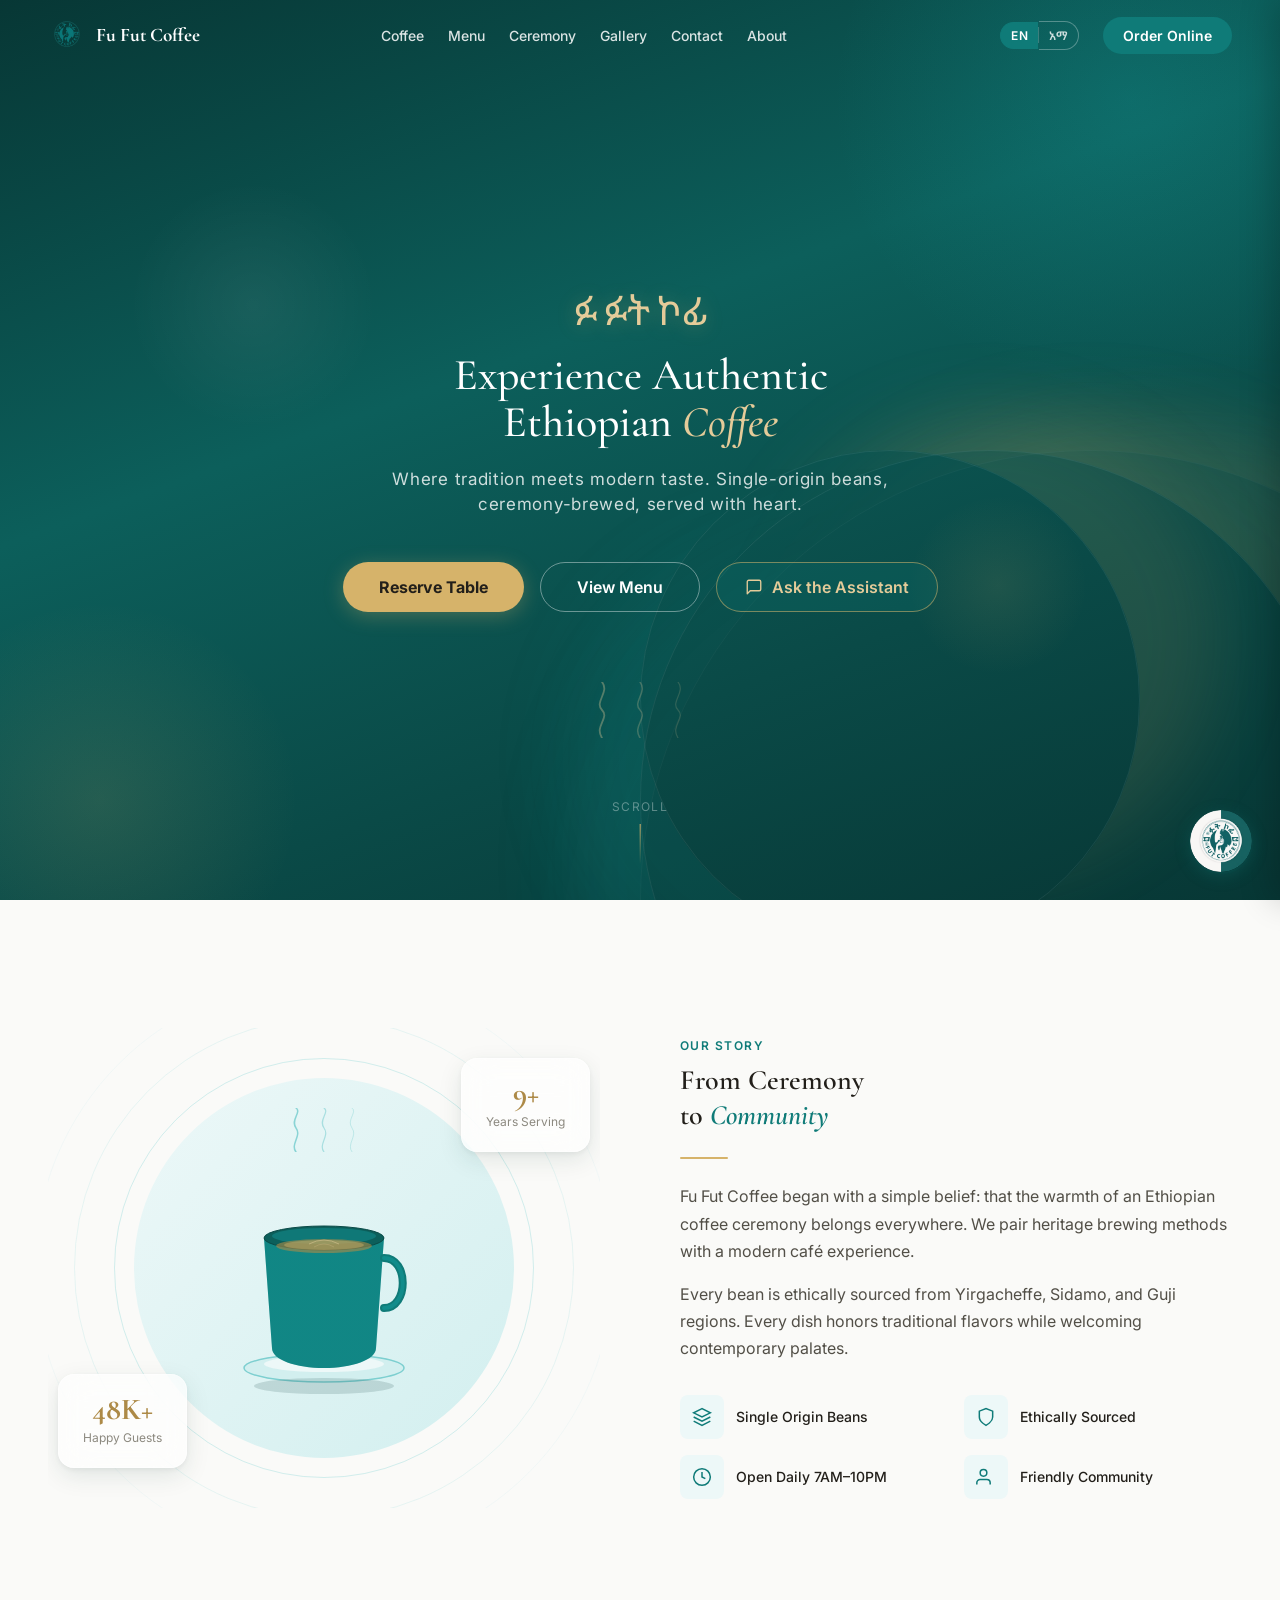
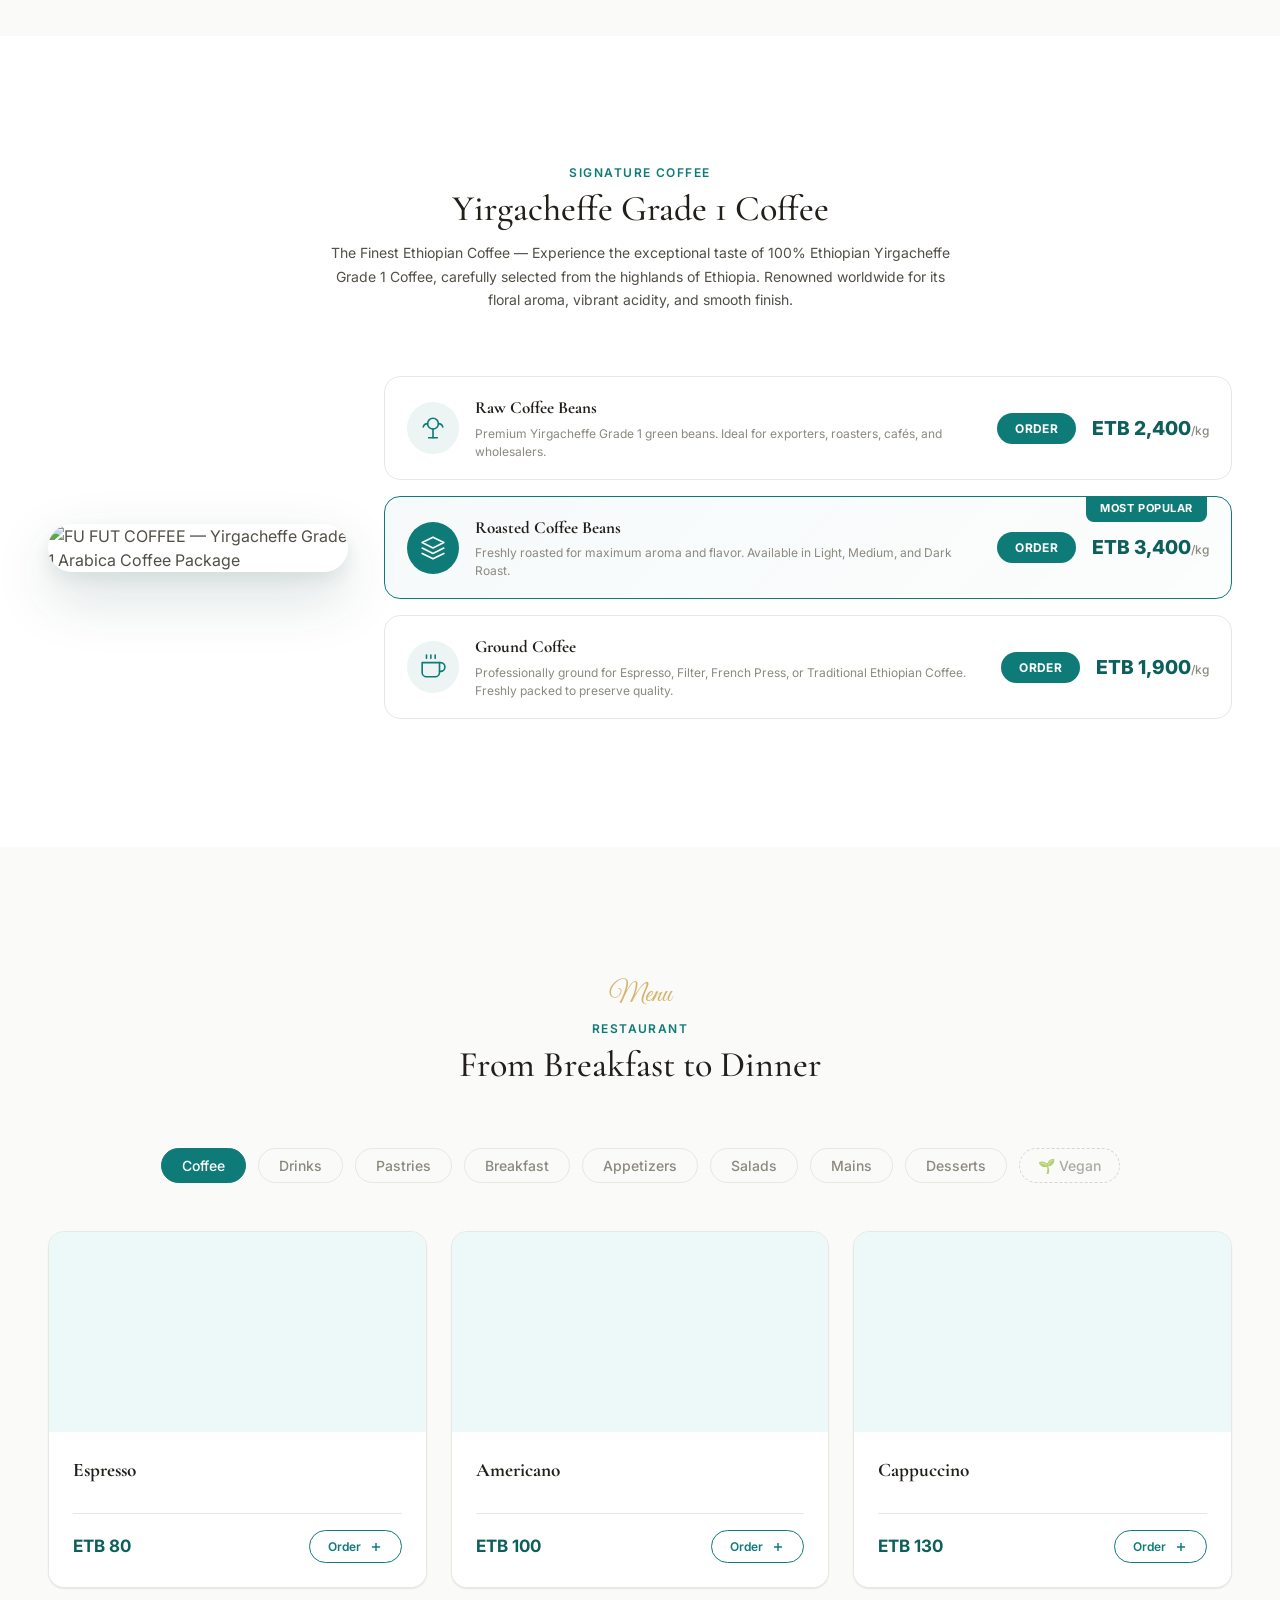
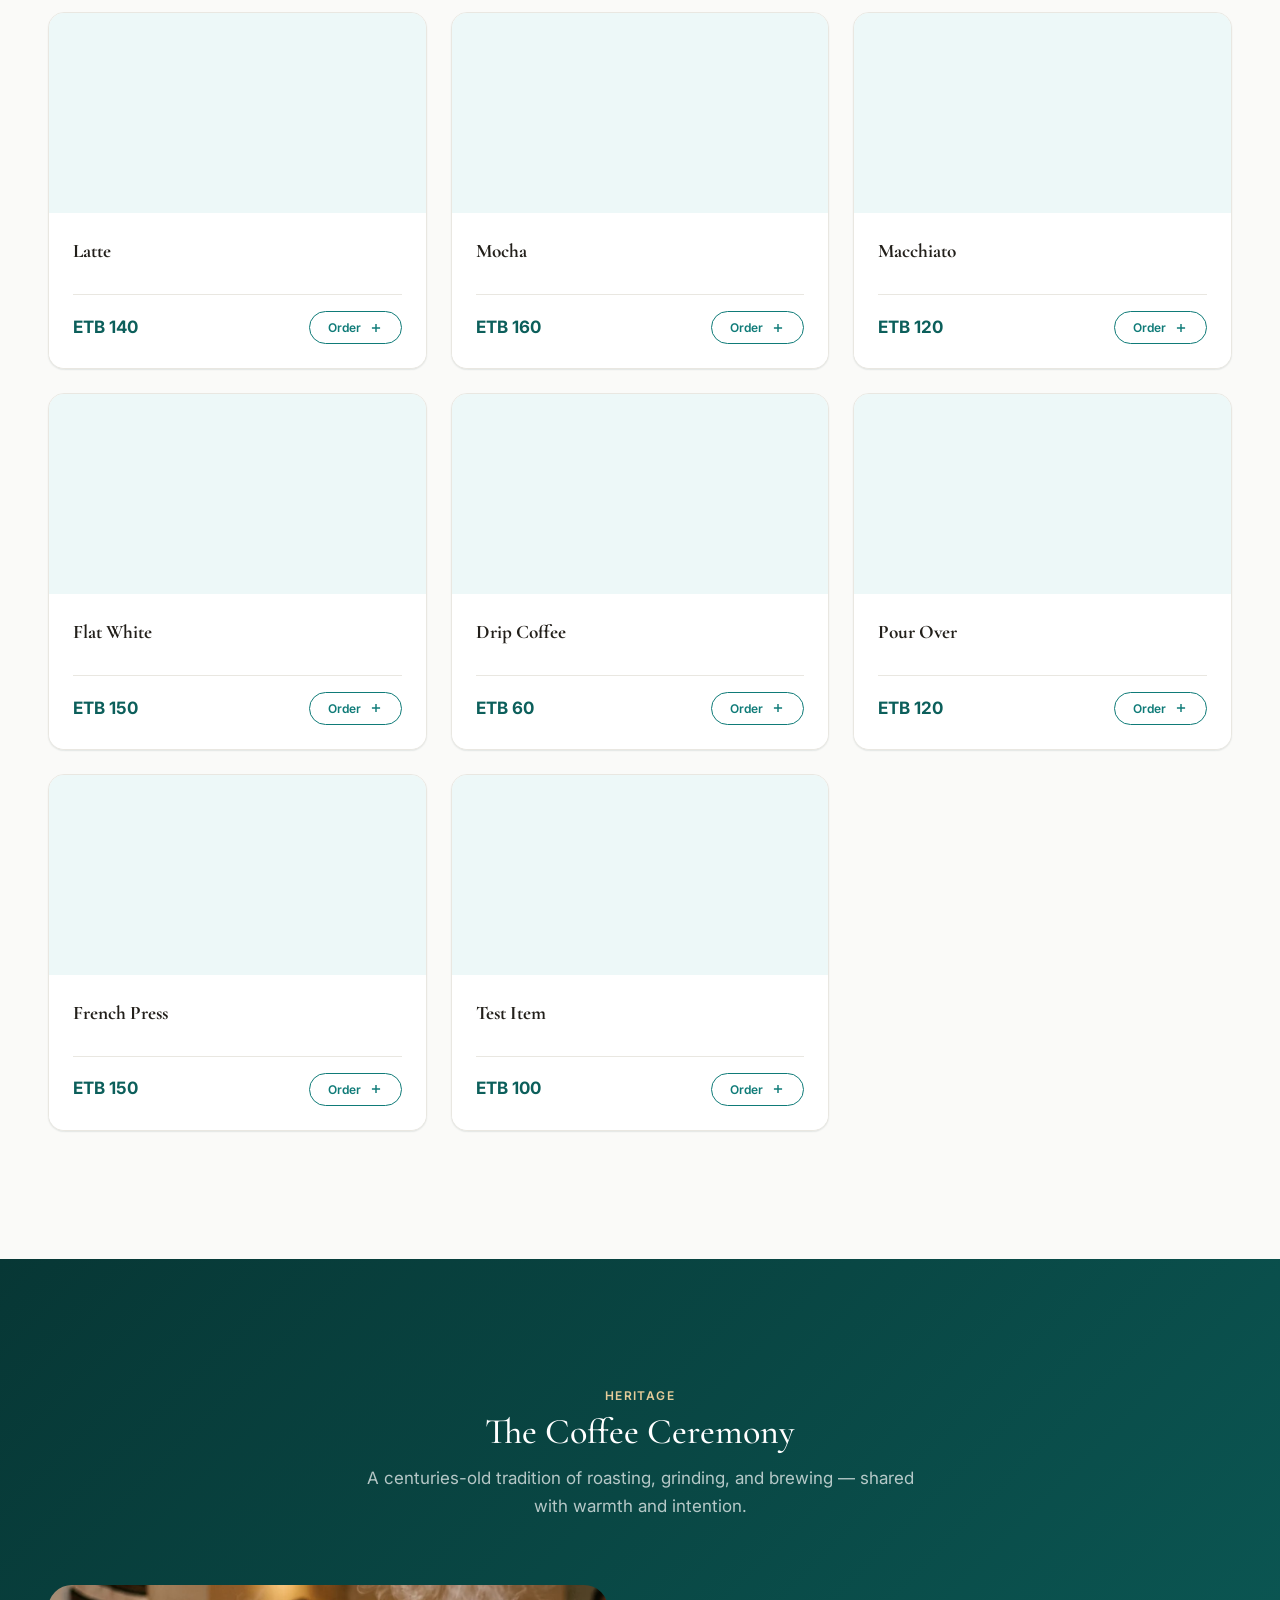
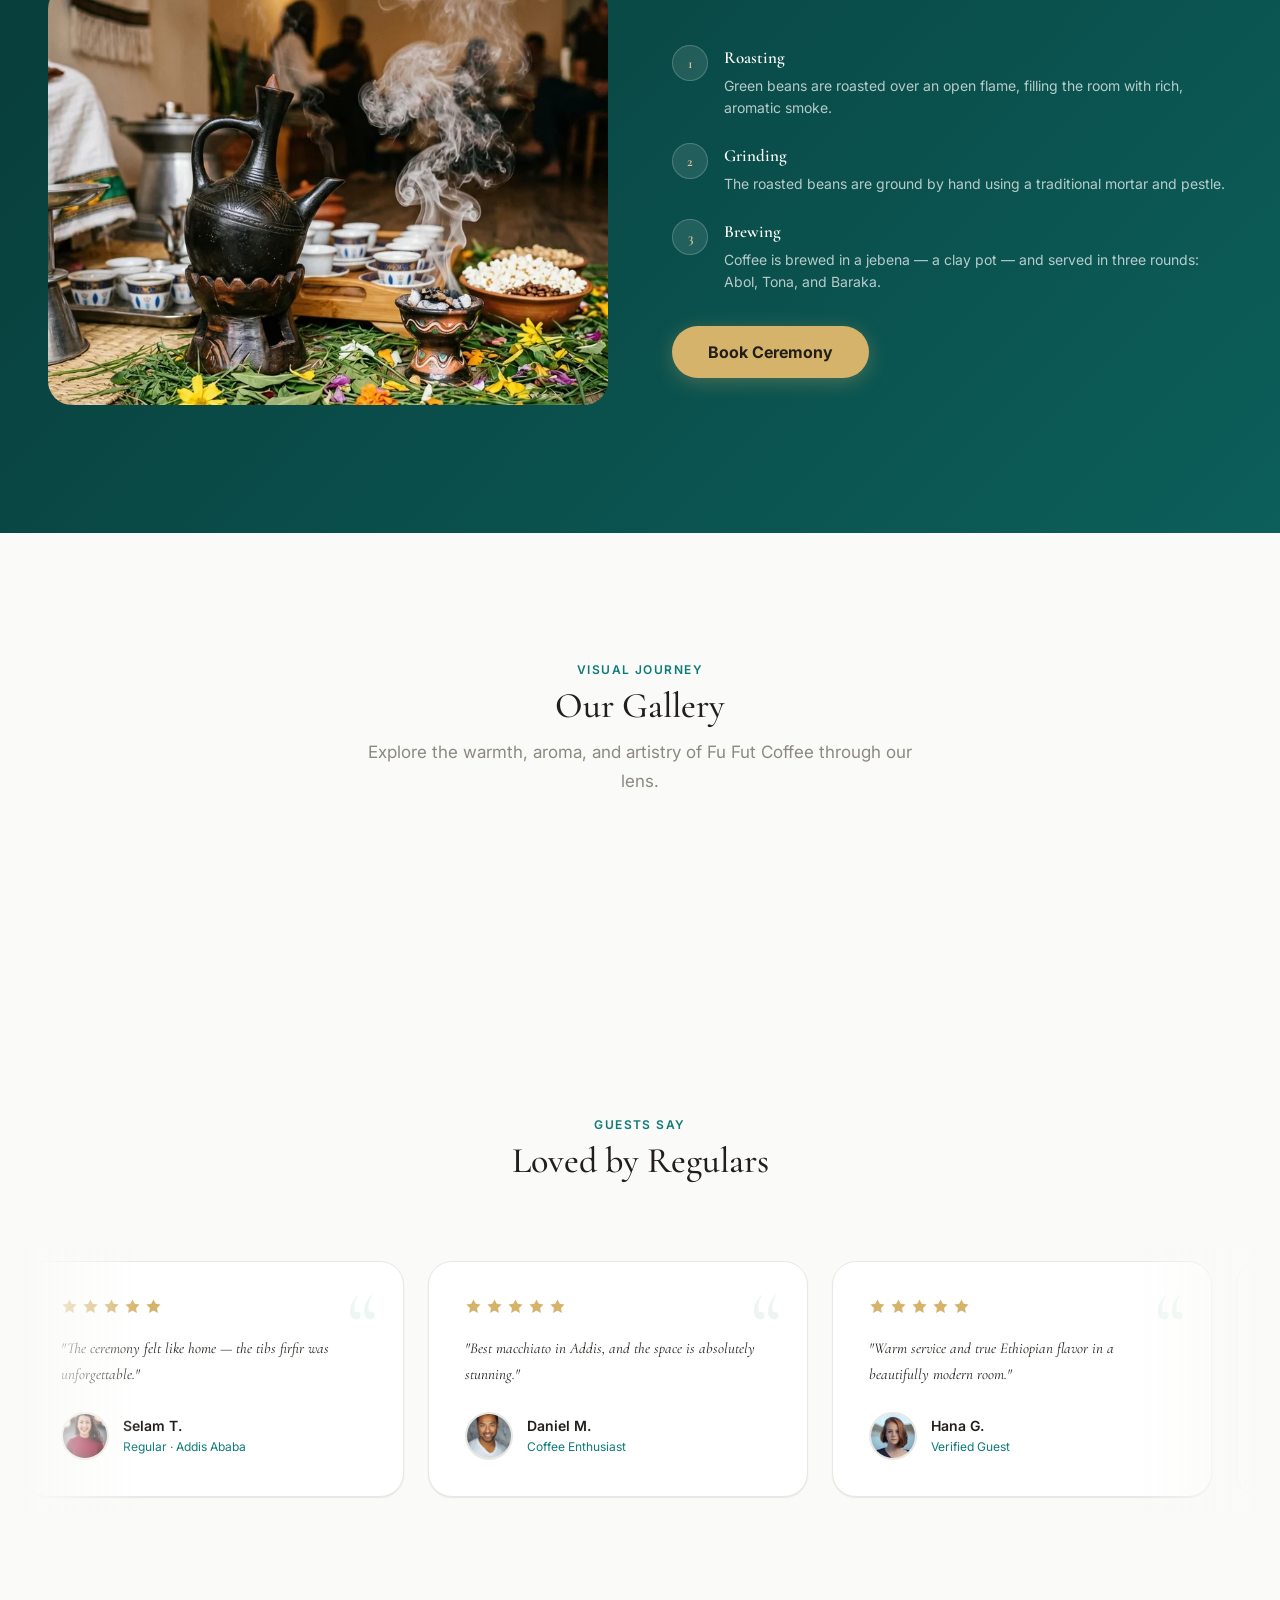
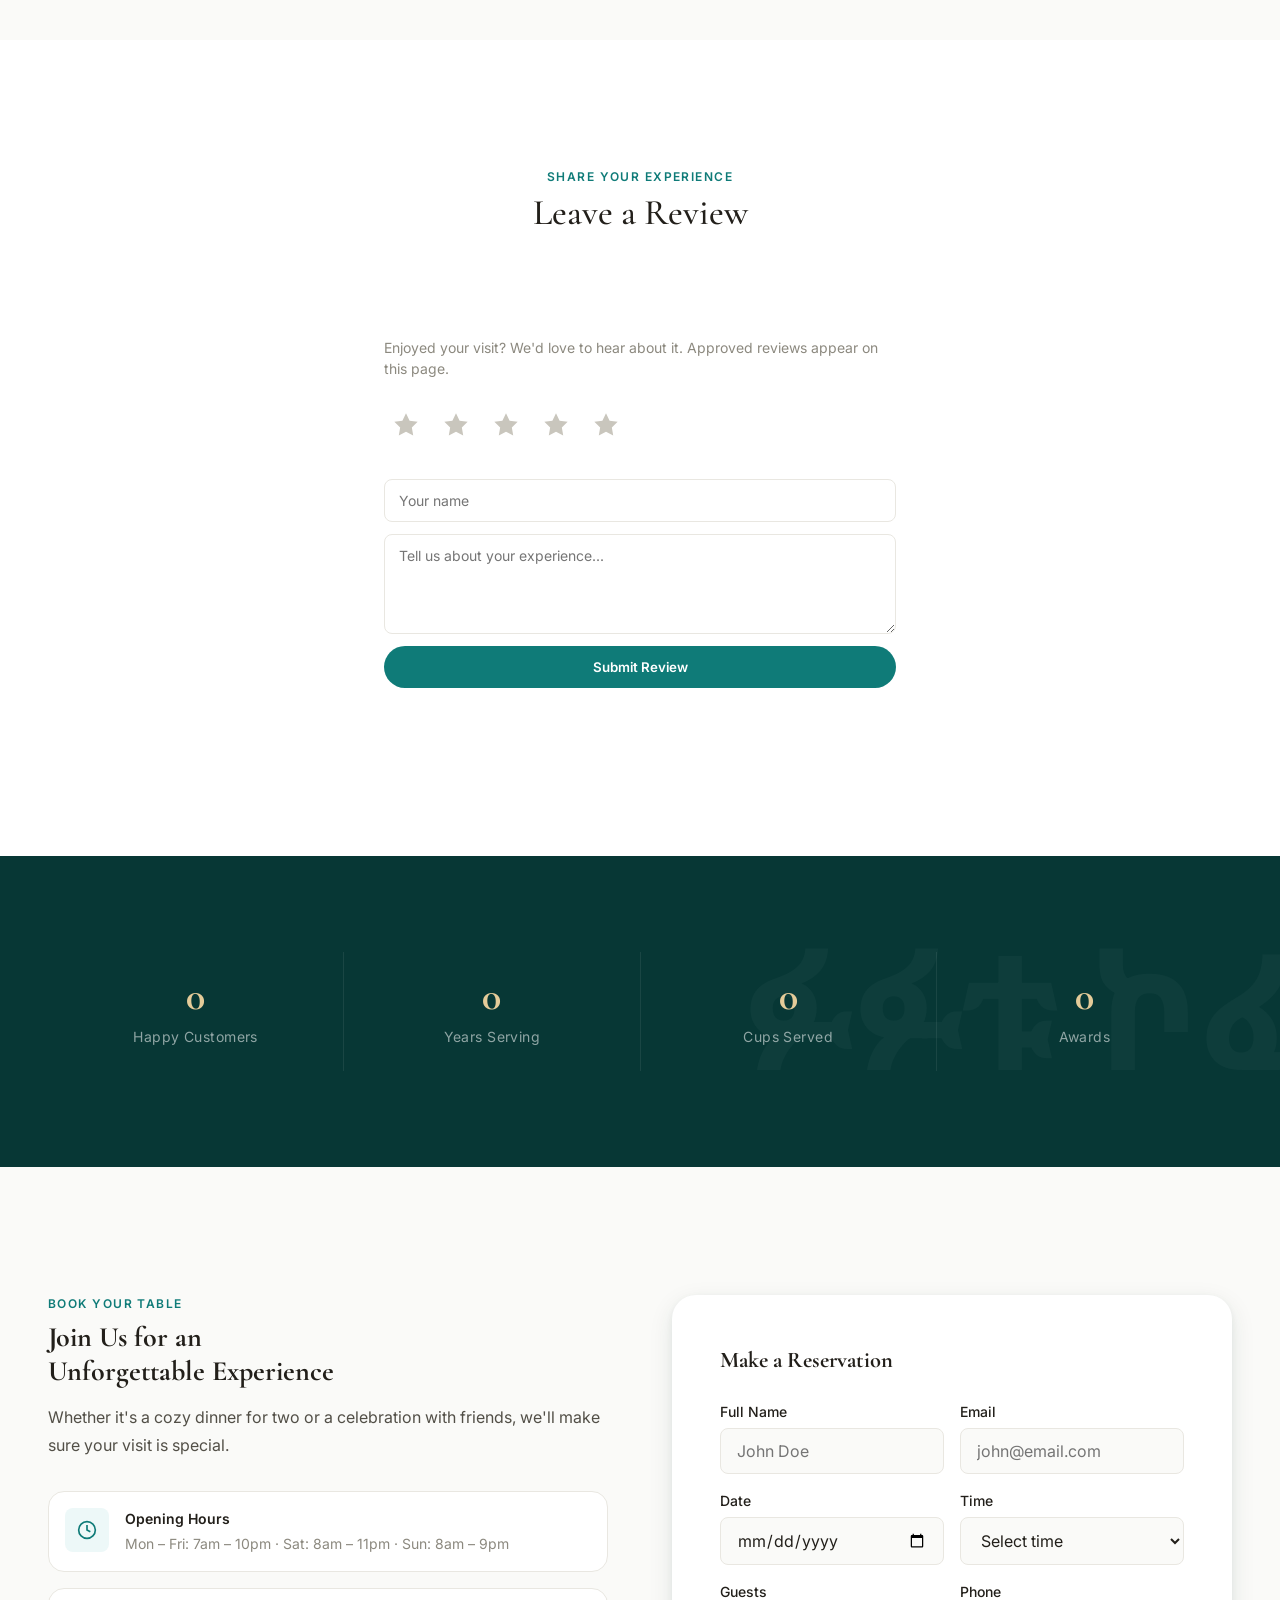
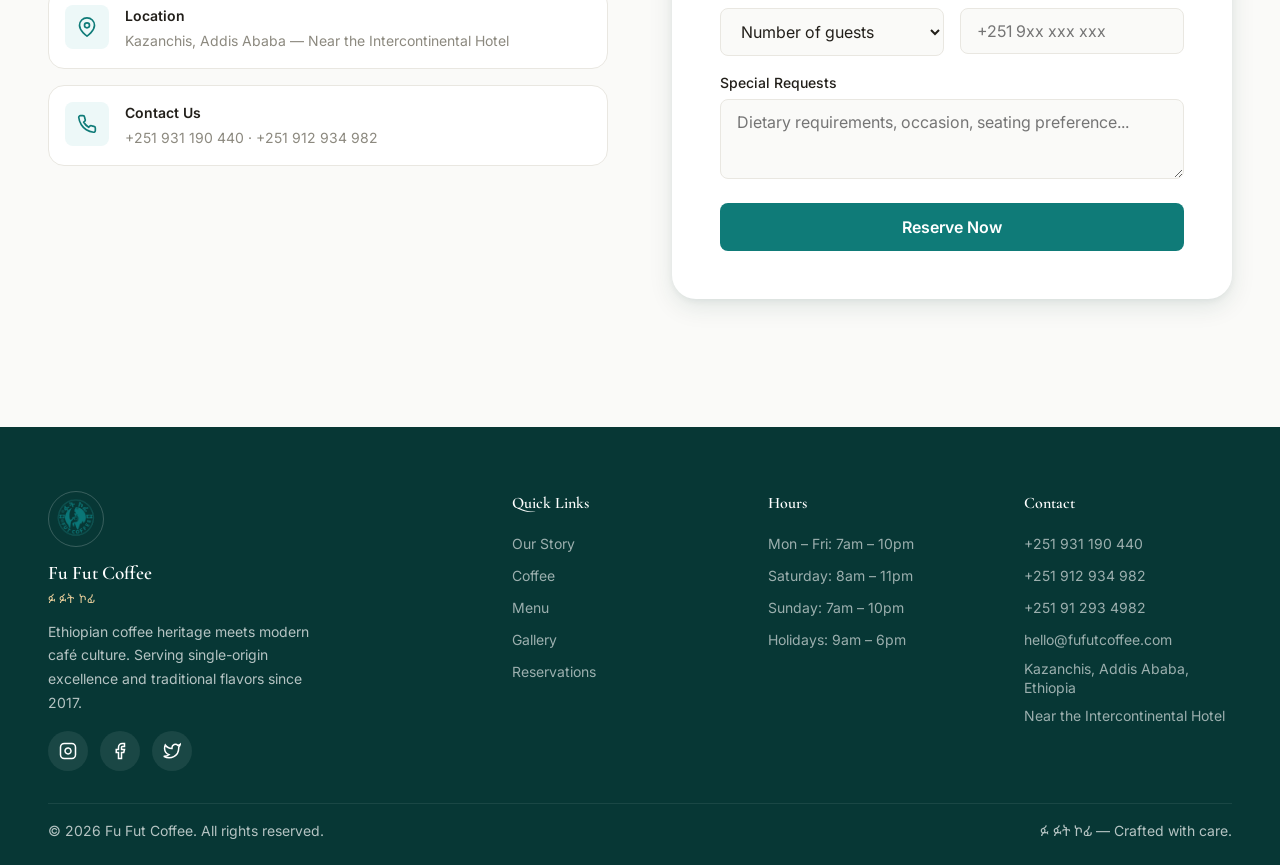
==== commit 79fc9cd9: "feat: fetch live stats from /api/stats for real-time counters" ====
--- a/website/index.html
+++ b/website/index.html
@@ -916,6 +916,31 @@
                         if (lblEl) lblEl.textContent = stat.label || '';
                     });
                 }
+
+                // === LIVE STATS (real-time from orders) ===
+                fetch(base + '/api/stats', { cache: 'no-store' })
+                    .then(function(r) { return r.ok ? r.json() : Promise.reject(); })
+                    .then(function(s) {
+                        if (!s || !s.ok) return;
+                        var statEls = document.querySelectorAll('.stats .stat');
+                        var map = [
+                            { key: 'happyCustomers', labelKey: 'stat.happyCustomers' },
+                            { key: 'yearsServing', labelKey: 'stat.yearsServing' },
+                            { key: 'cupsServed', labelKey: 'stat.cupsServed' },
+                            { key: 'awards', labelKey: 'stat.awards' }
+                        ];
+                        map.forEach(function(m, i) {
+                            if (!statEls[i]) return;
+                            var valEl = statEls[i].querySelector('.stat-value');
+                            var lblEl = statEls[i].querySelector('.stat-label');
+                            var v = s[m.key];
+                            if (typeof v === 'number') {
+                                if (valEl) valEl.setAttribute('data-target', String(v));
+                                if (lblEl && m.labelKey) lblEl.setAttribute('data-i18n', m.labelKey);
+                            }
+                        });
+                    })
+                    .catch(function() { /* fallback to CMS */ });
 
                 // === CEREMONY ===
                 if (c.ceremony) {
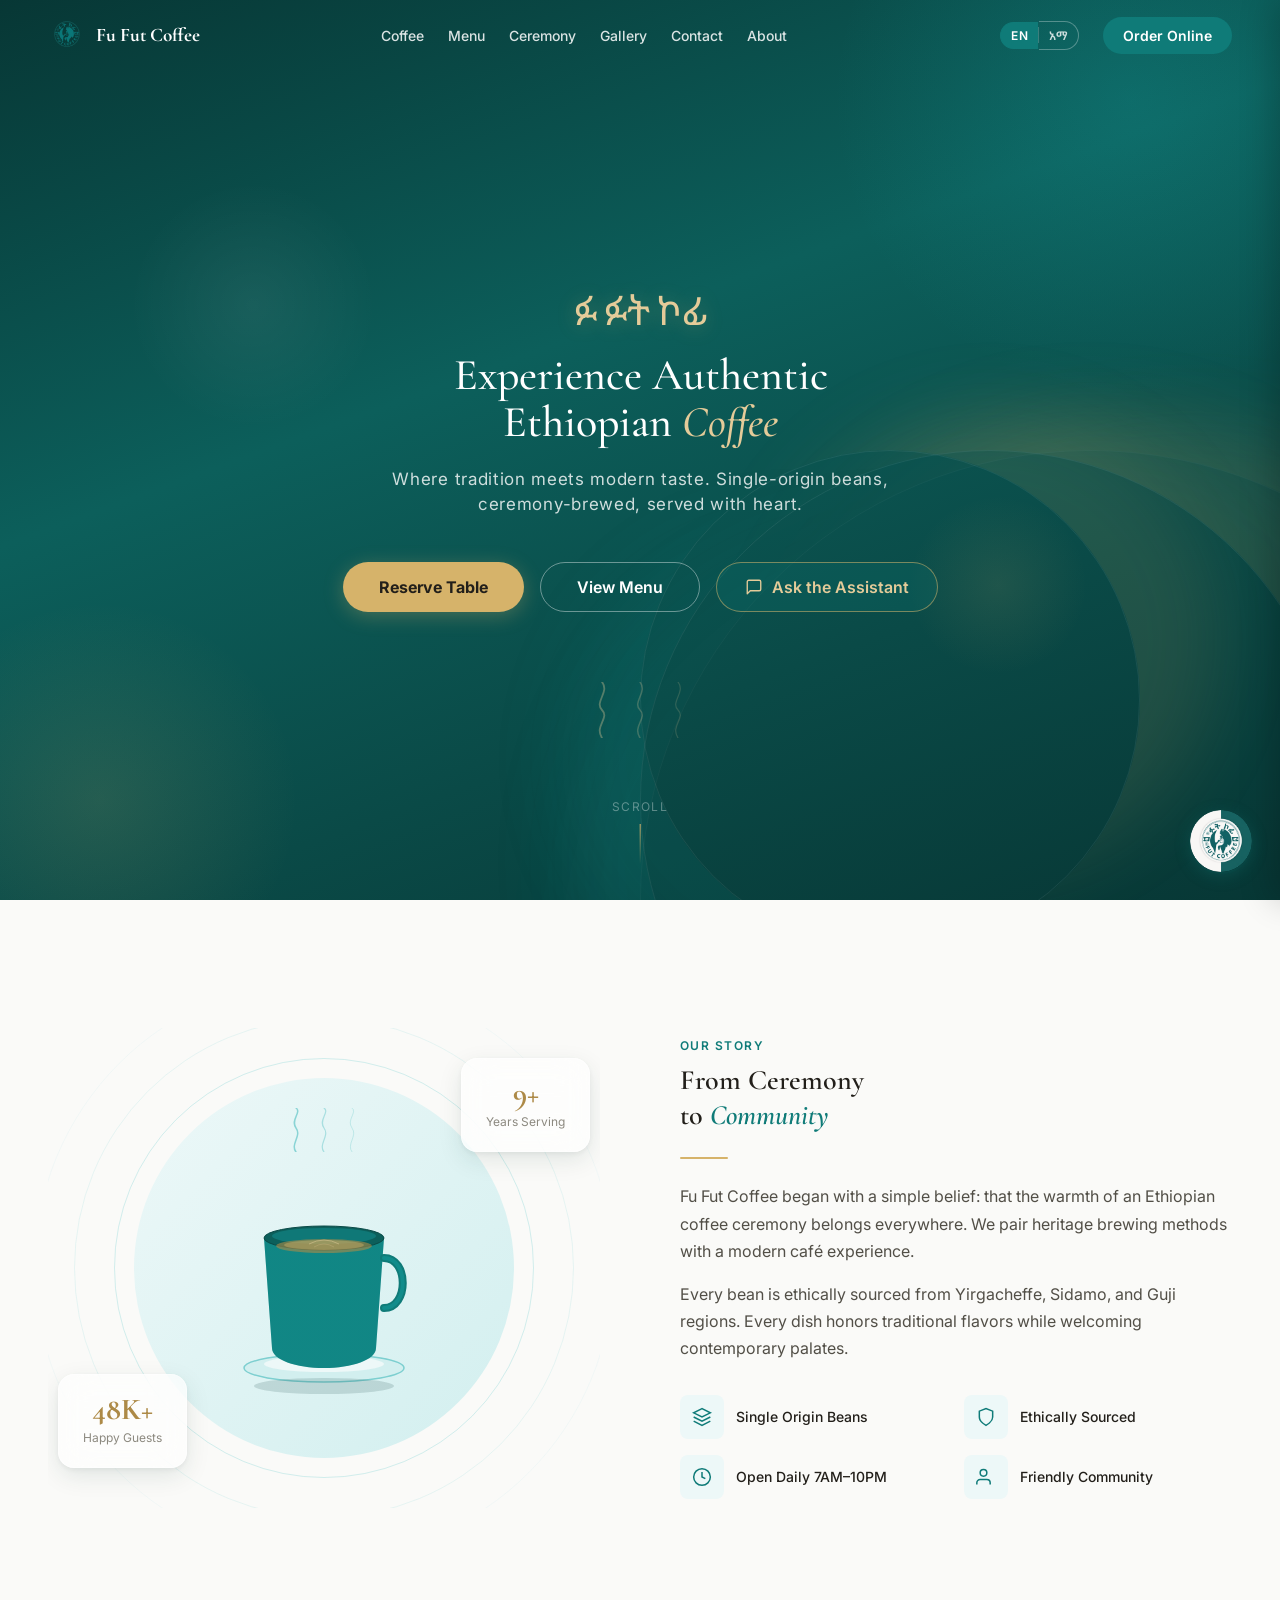
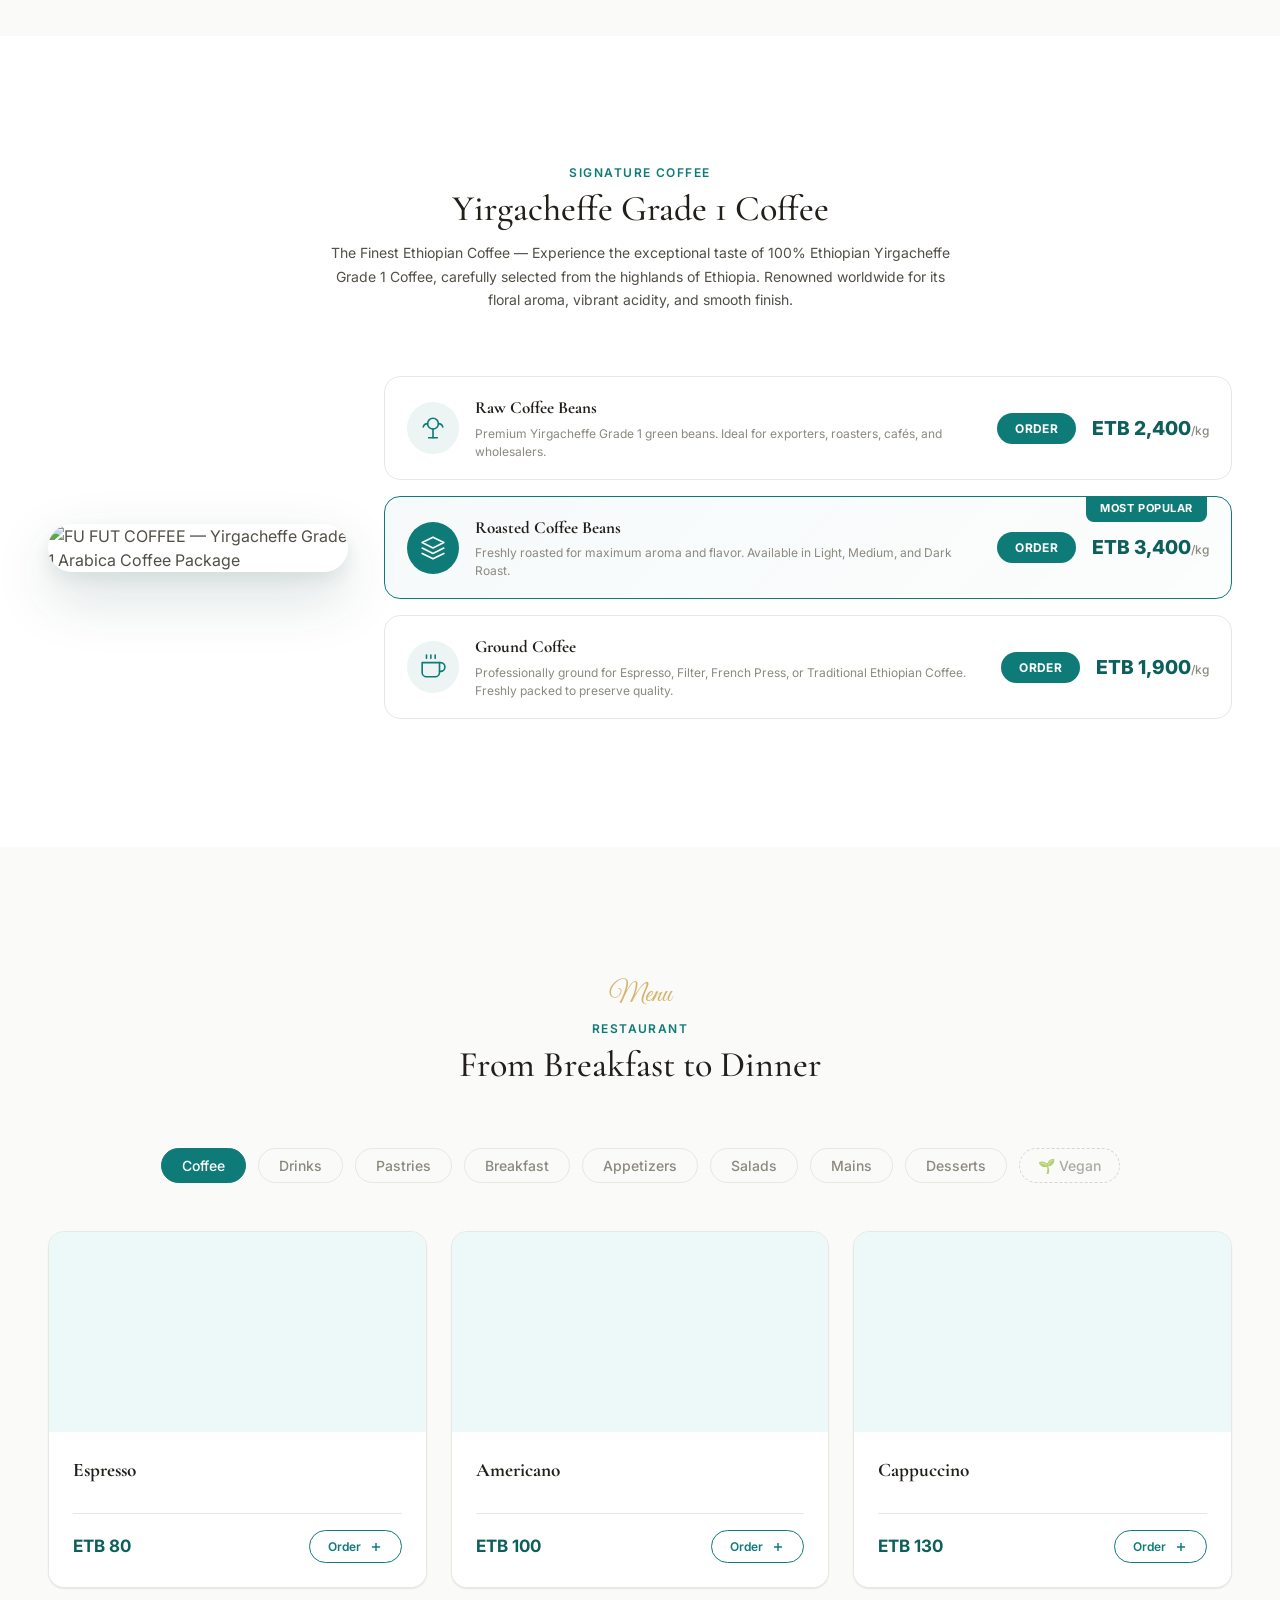
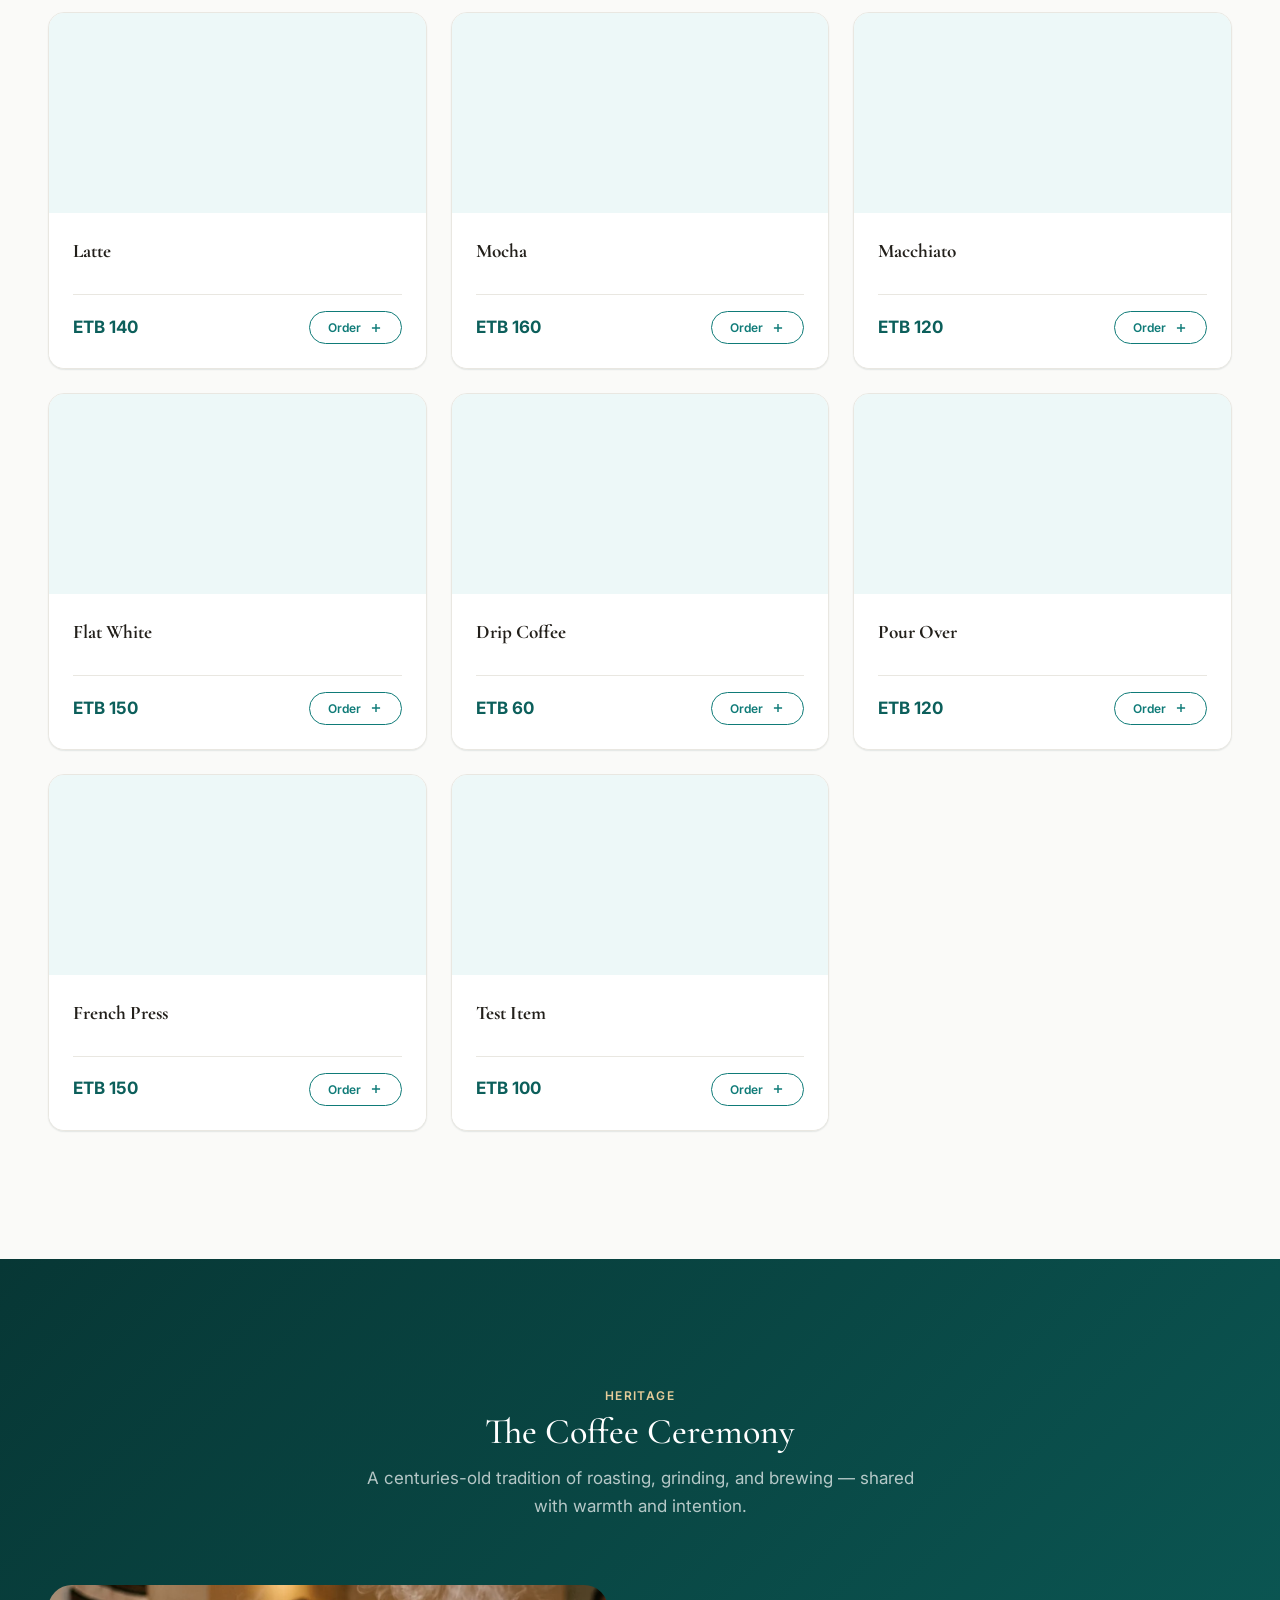
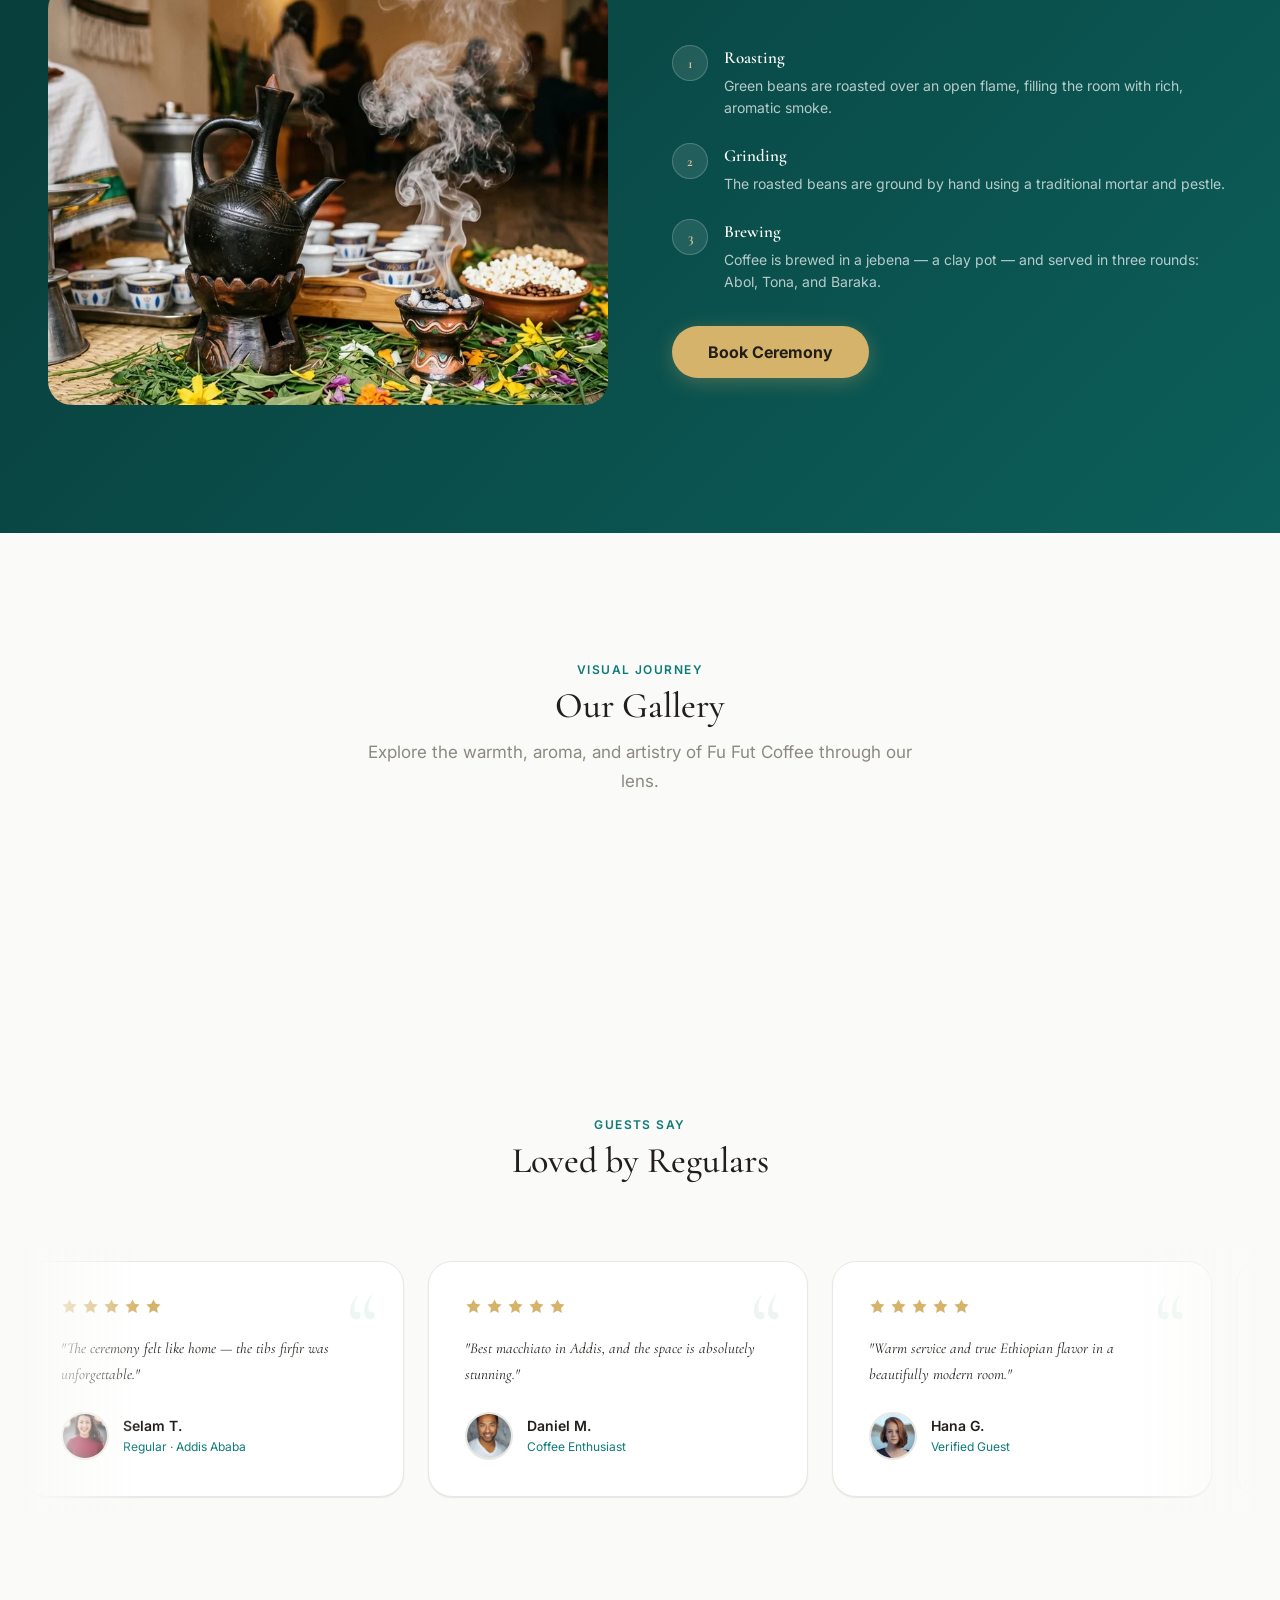
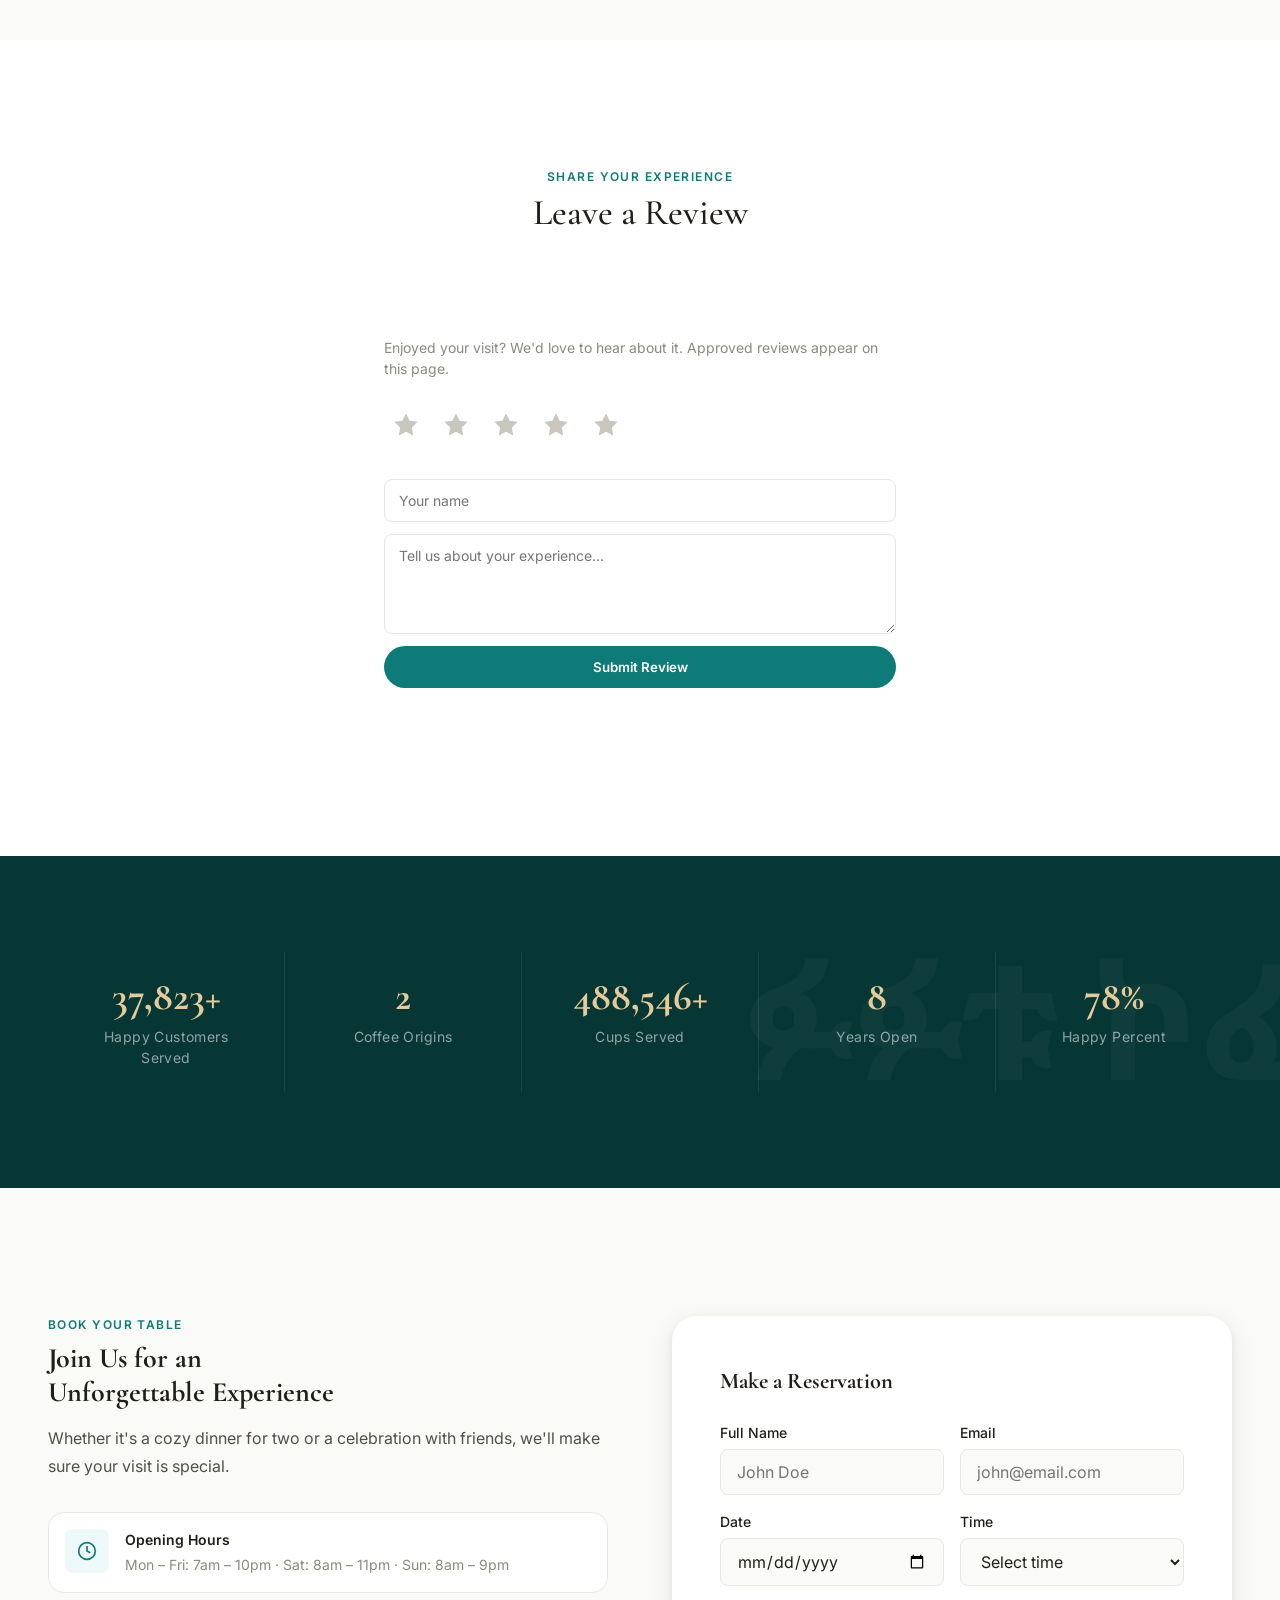
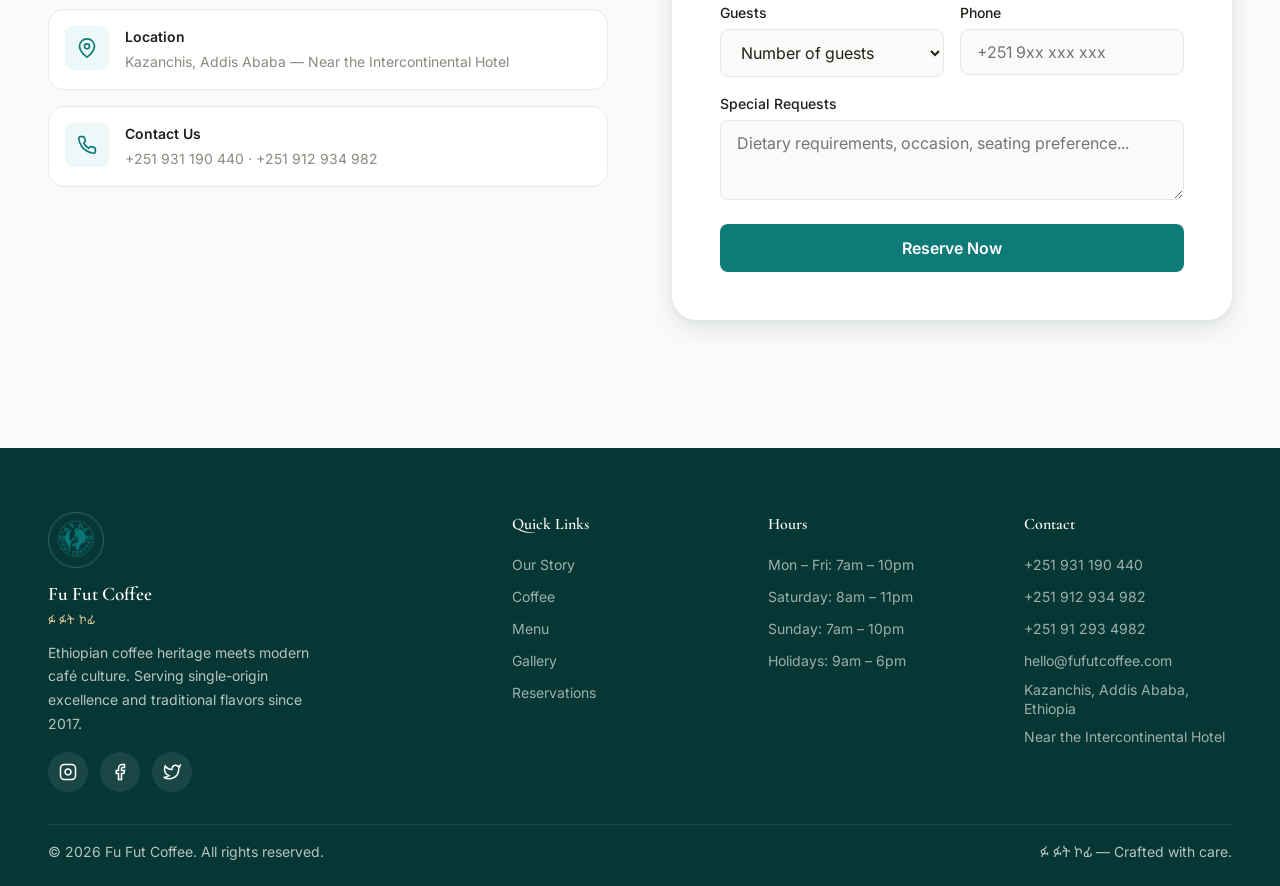
==== commit 6af470f2: "fix(stats): landing page counters driven by semantic keys, not zeros The five landing-page counters " ====
--- a/website/index.html
+++ b/website/index.html
@@ -490,10 +490,11 @@
     <section class="stats">
         <div class="content">
             <div class="stats-grid">
-                <div class="stat"><div class="stat-value" data-target="48000">0</div><div class="stat-label" data-i18n="stat.happyCustomers">Happy Customers</div></div>
-                <div class="stat"><div class="stat-value" data-target="9">0</div><div class="stat-label" data-i18n="stat.yearsServing">Years Serving</div></div>
-                <div class="stat"><div class="stat-value" data-target="620000">0</div><div class="stat-label" data-i18n="stat.cupsServed">Cups Served</div></div>
-                <div class="stat"><div class="stat-value" data-target="14">0</div><div class="stat-label" data-i18n="stat.awards">Awards</div></div>
+                <div class="stat" data-stat="happyCustomers"><div class="stat-value" data-target="48000">0</div><div class="stat-label" data-i18n="stat.happyCustomers">Happy Customers Served</div></div>
+                <div class="stat" data-stat="coffeeOrigins"><div class="stat-value" data-target="3">0</div><div class="stat-label" data-i18n="stat.coffeeOrigins">Coffee Origins</div></div>
+                <div class="stat" data-stat="cupsServed"><div class="stat-value" data-target="620000">0</div><div class="stat-label" data-i18n="stat.cupsServed">Cups Served</div></div>
+                <div class="stat" data-stat="yearsServing"><div class="stat-value" data-target="10">0</div><div class="stat-label" data-i18n="stat.yearsServing">Years Open</div></div>
+                <div class="stat" data-stat="happyPercent"><div class="stat-value" data-target="99" data-suffix="%">0</div><div class="stat-label" data-i18n="stat.happyPercent">Happy Percent</div></div>
             </div>
         </div>
     </section>
@@ -533,7 +534,7 @@
                             <div class="form-group"><label for="time" data-i18n="res.time">Time</label><select id="time" required><option value="" data-i18n="res.selectTime">Select time</option><option>7:00 AM</option><option>8:00 AM</option><option>9:00 AM</option><option>10:00 AM</option><option>11:00 AM</option><option>12:00 PM</option><option>1:00 PM</option><option>2:00 PM</option><option>3:00 PM</option><option>4:00 PM</option><option>5:00 PM</option><option>6:00 PM</option><option>7:00 PM</option><option>8:00 PM</option><option>9:00 PM</option></select></div>
                         </div>
                         <div class="form-row">
-                            <div class="form-group"><label for="guests" data-i18n="res.guests">Guests</label><select id="guests" required><option value="" data-i18n="res.numGuests">Number of guests</option><option>1 Person</option><option>2 People</option><option>3 People</option><option>4 People</option><option>5 People</option><option>6+ People</option></select></div>
+                            <div class="form-group"><label for="guests" data-i18n="res.guests">Guests</label><select id="guests" required><option value="" data-i18n="res.numGuests">Number of guests</option><option value="1">1 Person</option><option value="2">2 People</option><option value="3">3 People</option><option value="4">4 People</option><option value="5">5 People</option><option value="6">6+ People</option></select></div>
                             <div class="form-group"><label for="phone" data-i18n="res.phone">Phone</label><input type="tel" id="phone" autocomplete="tel" placeholder="+251 9xx xxx xxx"></div>
                         </div>
                         <div class="form-row">
@@ -675,6 +676,54 @@
     });
     </script>
     <script>
+    // ===== STATS COUNTERS (global, semantic, dependency-free) =====
+    // Every stat slot carries a data-stat key and every value source (static
+    // HTML fallback, CMS content, /api/stats) writes into the slot whose key
+    // matches — never by position, so a new metric can never land under the
+    // wrong label again. The animator used to live inside initGSAP(), where
+    // the data path couldn't see it: counters sat at 0 forever. It is now a
+    // global that runs on first reveal (IntersectionObserver) and again when
+    // fresher data arrives, counting from the current value — GSAP optional.
+    (function () {
+        function fmt(el, v) {
+            var target = parseInt(el.dataset.target, 10) || 0;
+            var suffix = (el.dataset.suffix !== undefined) ? el.dataset.suffix : (target >= 1000 ? '+' : '');
+            return Math.round(v).toLocaleString() + suffix;
+        }
+        window.animateStatCounters = function () {
+            var els = document.querySelectorAll('.stat-value');
+            Array.prototype.forEach.call(els, function (el) {
+                var target = parseInt(el.dataset.target, 10);
+                if (Number.isNaN(target)) return;
+                var from = parseInt(String(el.textContent).replace(/[^\d]/g, ''), 10);
+                if (Number.isNaN(from)) from = 0;
+                if (from === target && el.dataset.counted === '1') return;
+                el.dataset.counted = '1';
+                if (el._statRaf) cancelAnimationFrame(el._statRaf);
+                var t0 = null, dur = 1400;
+                var step = function (ts) {
+                    if (t0 === null) t0 = ts;
+                    var p = Math.min((ts - t0) / dur, 1);
+                    el.textContent = fmt(el, from + (target - from) * (1 - Math.pow(1 - p, 4)));
+                    if (p < 1) el._statRaf = requestAnimationFrame(step);
+                };
+                el._statRaf = requestAnimationFrame(step);
+            });
+        };
+        var statsSection = document.querySelector('.stats');
+        if (statsSection && 'IntersectionObserver' in window) {
+            var io = new IntersectionObserver(function (entries) {
+                for (var i = 0; i < entries.length; i++) {
+                    if (entries[i].isIntersecting) { window.animateStatCounters(); io.disconnect(); break; }
+                }
+            }, { threshold: 0.3 });
+            io.observe(statsSection);
+        } else {
+            window.addEventListener('load', function () { window.animateStatCounters(); });
+        }
+    })();
+    </script>
+    <script>
     // ===== CMS CONTENT LOADER =====
     // Fetches landing page content from /api/content and populates static sections.
     // Falls back to hardcoded HTML if API is unavailable.
@@ -905,42 +954,47 @@
                     if (c.menu.title) setI18n('menu.title', c.menu.title);
                 }
 
-                // === STATS ===
+                // === STATS (fallback layer; live /api/stats wins) ===
+                // CMS entries carry either a key or one of the venue's
+                // long-standing labels; each value lands in the slot whose
+                // data-stat matches, never by position. Labels stay canonical
+                // in the HTML/i18n so the CMS cannot rename a metric the API
+                // counts. A zero or absent value never blanks a slot.
                 if (Array.isArray(c.stats)) {
-                    var statEls = document.querySelectorAll('.stats .stat');
-                    c.stats.forEach(function(stat, i) {
-                        if (!statEls[i]) return;
-                        var valEl = statEls[i].querySelector('.stat-value');
-                        var lblEl = statEls[i].querySelector('.stat-label');
-                        if (valEl) valEl.setAttribute('data-target', String(stat.value || 0));
-                        if (lblEl) lblEl.textContent = stat.label || '';
+                    var LABEL_KEYS = {
+                        'happy customers': 'happyCustomers', 'happy customers served': 'happyCustomers',
+                        'coffee origins': 'coffeeOrigins', 'cups served': 'cupsServed',
+                        'years open': 'yearsServing', 'years serving': 'yearsServing',
+                        'happy percent': 'happyPercent', 'awards': 'awards'
+                    };
+                    var allSlots = document.querySelectorAll('.stats .stat');
+                    c.stats.forEach(function (stat, i) {
+                        var key = stat.key || LABEL_KEYS[String(stat.label || '').trim().toLowerCase()];
+                        var slot = key ? document.querySelector('.stats .stat[data-stat="' + key + '"]') : allSlots[i];
+                        if (!slot) return;
+                        var valEl = slot.querySelector('.stat-value');
+                        if (valEl && typeof stat.value === 'number' && stat.value > 0) {
+                            valEl.setAttribute('data-target', String(stat.value));
+                        }
                     });
                 }
 
-                // === LIVE STATS (real-time from orders) ===
+                // === LIVE STATS (real-time from orders, matched by key) ===
                 fetch(base + '/api/stats', { cache: 'no-store' })
                     .then(function(r) { return r.ok ? r.json() : Promise.reject(); })
                     .then(function(s) {
                         if (!s || !s.ok) return;
-                        var statEls = document.querySelectorAll('.stats .stat');
-                        var map = [
-                            { key: 'happyCustomers', labelKey: 'stat.happyCustomers' },
-                            { key: 'yearsServing', labelKey: 'stat.yearsServing' },
-                            { key: 'cupsServed', labelKey: 'stat.cupsServed' },
-                            { key: 'awards', labelKey: 'stat.awards' }
-                        ];
-                        map.forEach(function(m, i) {
-                            if (!statEls[i]) return;
-                            var valEl = statEls[i].querySelector('.stat-value');
-                            var lblEl = statEls[i].querySelector('.stat-label');
-                            var v = s[m.key];
-                            if (typeof v === 'number') {
-                                if (valEl) valEl.setAttribute('data-target', String(v));
-                                if (lblEl && m.labelKey) lblEl.setAttribute('data-i18n', m.labelKey);
-                            }
+                        Object.keys(s).forEach(function(k) {
+                            if (k === 'ok') return;
+                            var v = s[k];
+                            if (typeof v !== 'number' || !isFinite(v)) return;
+                            var slot = document.querySelector('.stat[data-stat="' + k + '"]');
+                            var valEl = slot && slot.querySelector('.stat-value');
+                            if (valEl) valEl.setAttribute('data-target', String(Math.max(0, Math.round(v))));
                         });
+                        if (typeof animateStatCounters === 'function') animateStatCounters();
                     })
-                    .catch(function() { /* fallback to CMS */ });
+                    .catch(function() { /* fallbacks keep the section honest */ });
 
                 // === CEREMONY ===
                 if (c.ceremony) {
@@ -1478,19 +1532,11 @@
                     start: 'top 85%', once: true
                 });
 
-                // Stats counter
-                gsap.utils.toArray('.stat-value').forEach(function(el) {
-                    var target = parseInt(el.dataset.target);
-                    ScrollTrigger.create({
-                        trigger: el, start: 'top 88%', once: true,
-                        onEnter: function() {
-                            gsap.from({ val: 0 }, {
-                                val: target, duration: 1.5, ease: 'expo.out',
-                                onUpdate: function() { el.textContent = Math.round(this.targets()[0].val).toLocaleString() + (target > 100 ? '+' : ''); }
-                            });
-                        }
-                    });
-                });
+                // Stats counter animation lives in the global
+                // window.animateStatCounters (script block above the CMS
+                // loader): triggered on first reveal of the section and on
+                // live-data arrival. This block only did parallax/reveal
+                // choreography and could never be reached from the data path.
 
                 // Testimonial infinite scroll
                 var track = document.getElementById('testTrack');
@@ -1606,6 +1652,11 @@
     if (document.readyState === 'complete') { initGSAP(); } else { window.addEventListener('load', initGSAP); }
 
     // ===== RESERVATION FORM =====
+    // Guests used to submit the option's label text ("2 People"), which the
+    // API's Number() coerced into a silent 1 for every booking the site took.
+    // The options now carry values, and the date picker cannot offer yesterday.
+    var dateInput = document.getElementById('date');
+    if (dateInput && !dateInput.min) dateInput.min = new Date().toLocaleDateString('en-CA');
     document.getElementById('reservationForm').addEventListener('submit', function(e) {
         e.preventDefault();
         var btn = this.querySelector('.form-submit');
@@ -2557,14 +2608,18 @@
             if (sFeat[2] && c.feat3) sFeat[2].textContent = c.feat3;
             if (sFeat[3] && c.feat4) sFeat[3].textContent = c.feat4;
 
-            // Stats — nested array [ {value, label}, ... ] or legacy flat stat1Val / stat1Label
-            var statEls  = document.querySelectorAll('.stat-value');
-            var statLbls = document.querySelectorAll('.stat-label');
-            for (var i = 0; i < 4; i++) {
-                var sv = (st[i] !== undefined) ? st[i].value : c['stat' + (i+1) + 'Val'];
-                var sl = (st[i] !== undefined) ? st[i].label : c['stat' + (i+1) + 'Label'];
-                if (statEls[i]  && sv !== undefined && sv !== '') statEls[i].dataset.target = sv;
-                if (statLbls[i] && sl)                            statLbls[i].textContent   = sl;
+            // Stats — fallback values only (labels are canonical in the
+            // HTML/i18n). Nested entries [ {key?, value, label}, ... ] match
+            // their slot by data-stat when a key is present, else positionally;
+            // legacy flat stat1Val..stat4Val stay positional. A zero/absent
+            // value never blanks a slot, and live /api/stats wins when it lands.
+            var statEls = document.querySelectorAll('.stat-value');
+            for (var i = 0; i < statEls.length; i++) {
+                var entry = (st && st[i] !== undefined) ? st[i] : null;
+                var sv = entry ? entry.value : c['stat' + (i+1) + 'Val'];
+                if (typeof sv !== 'number' || !(sv > 0)) continue;
+                var keyed = (entry && entry.key) ? document.querySelector('.stat[data-stat="' + entry.key + '"] .stat-value') : null;
+                (keyed || statEls[i]).dataset.target = String(sv);
             }
 
             // Ceremony
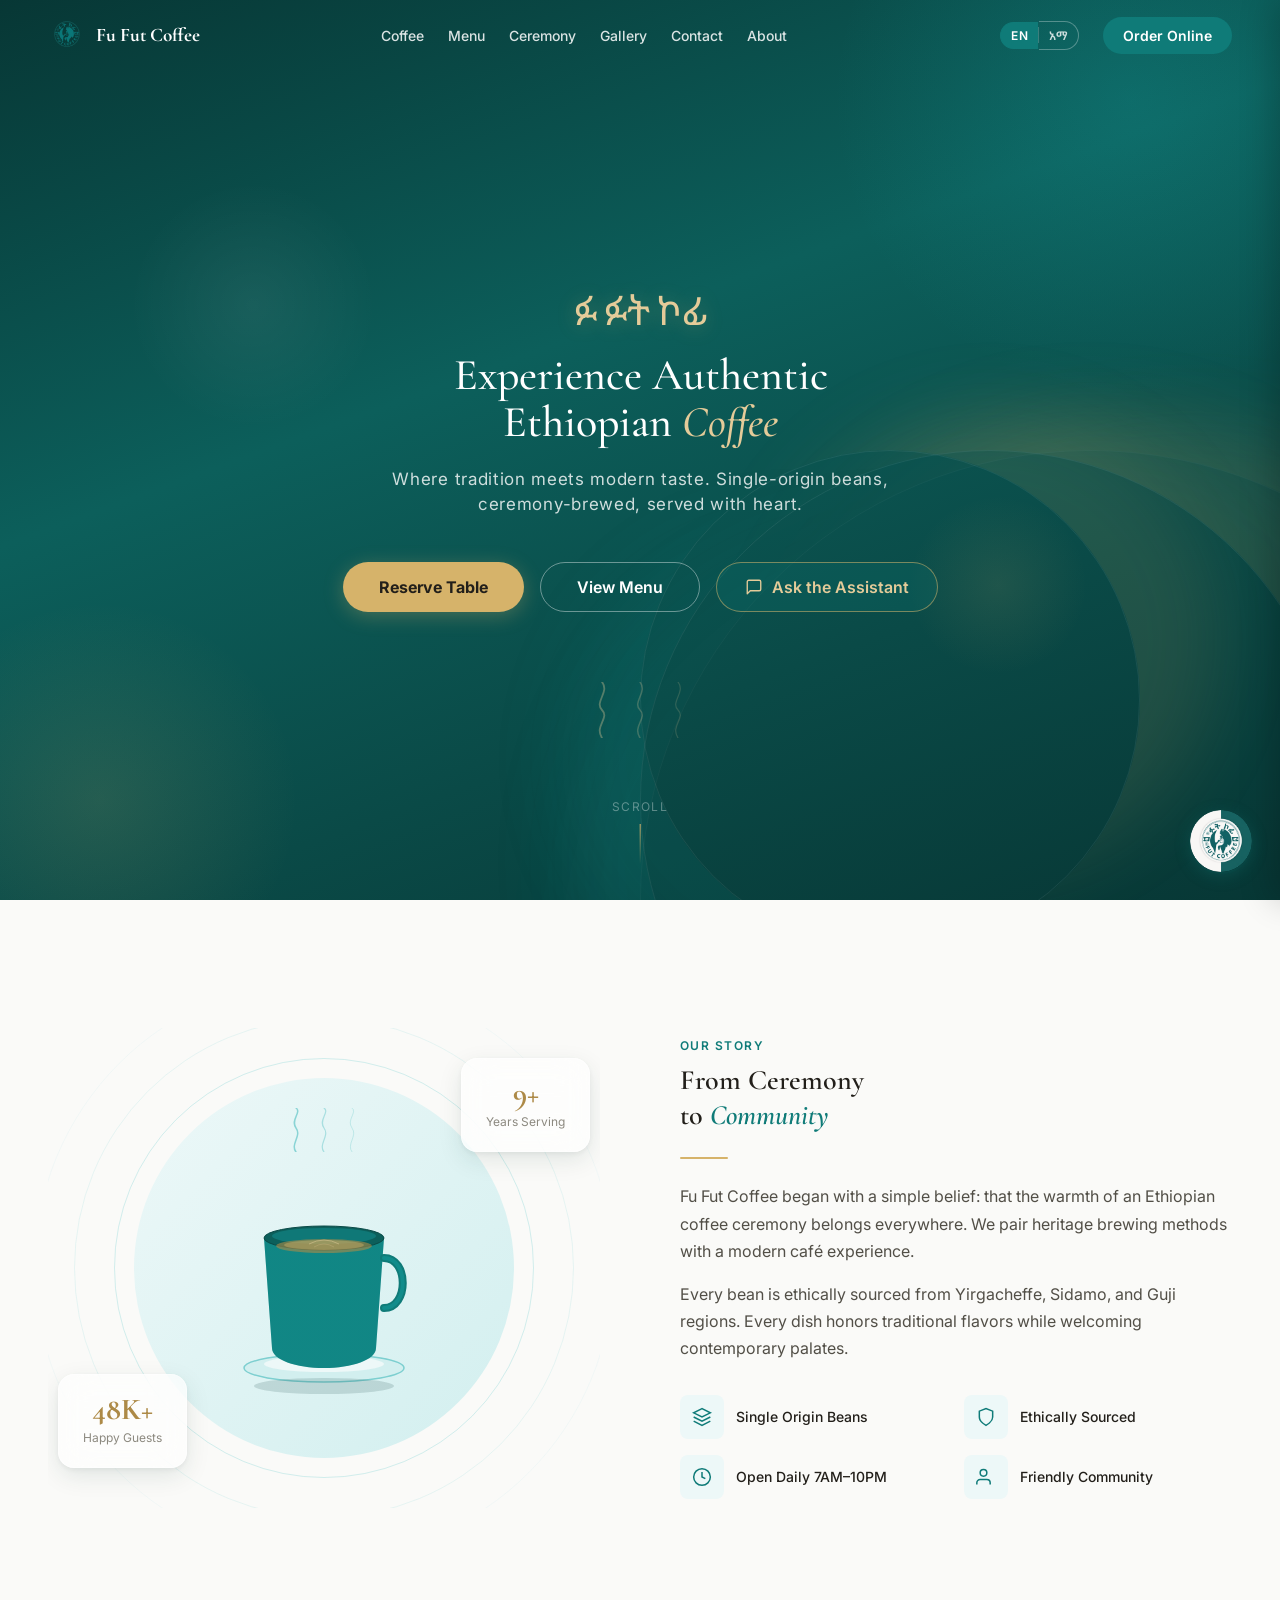
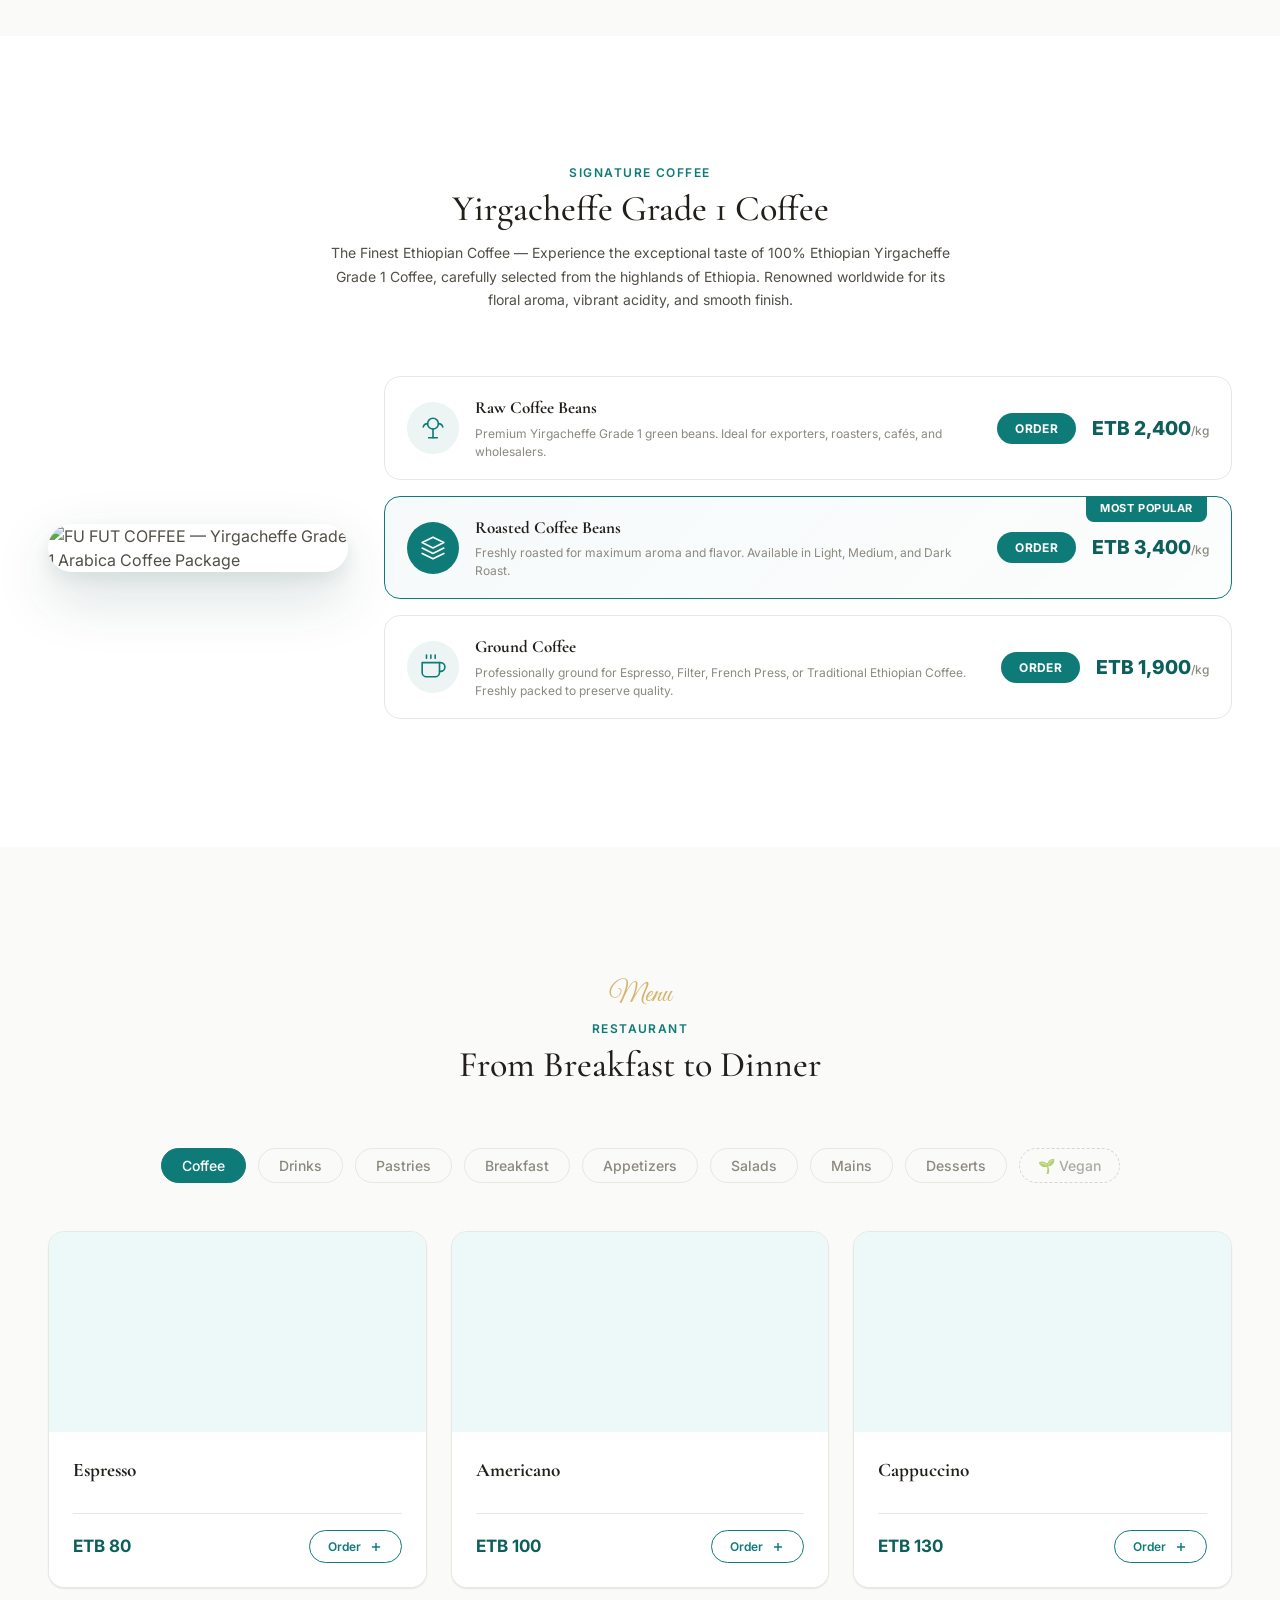
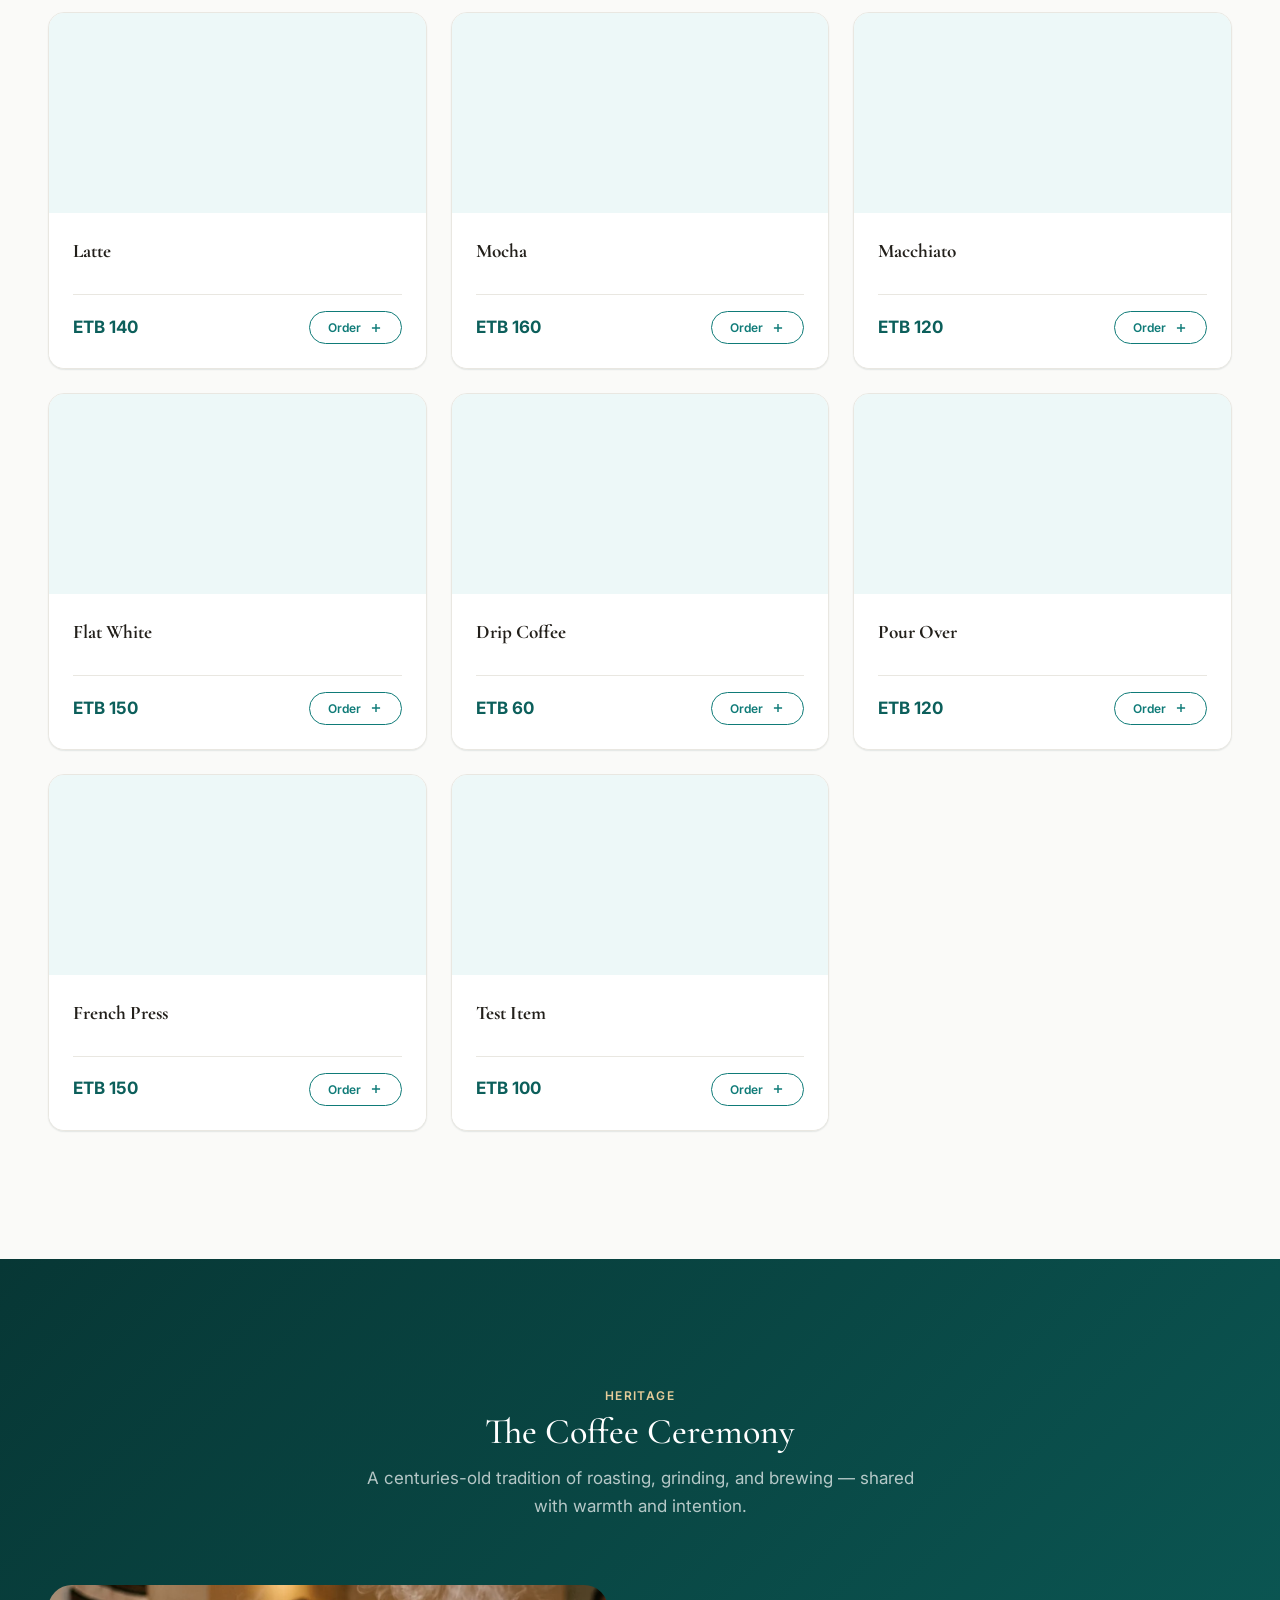
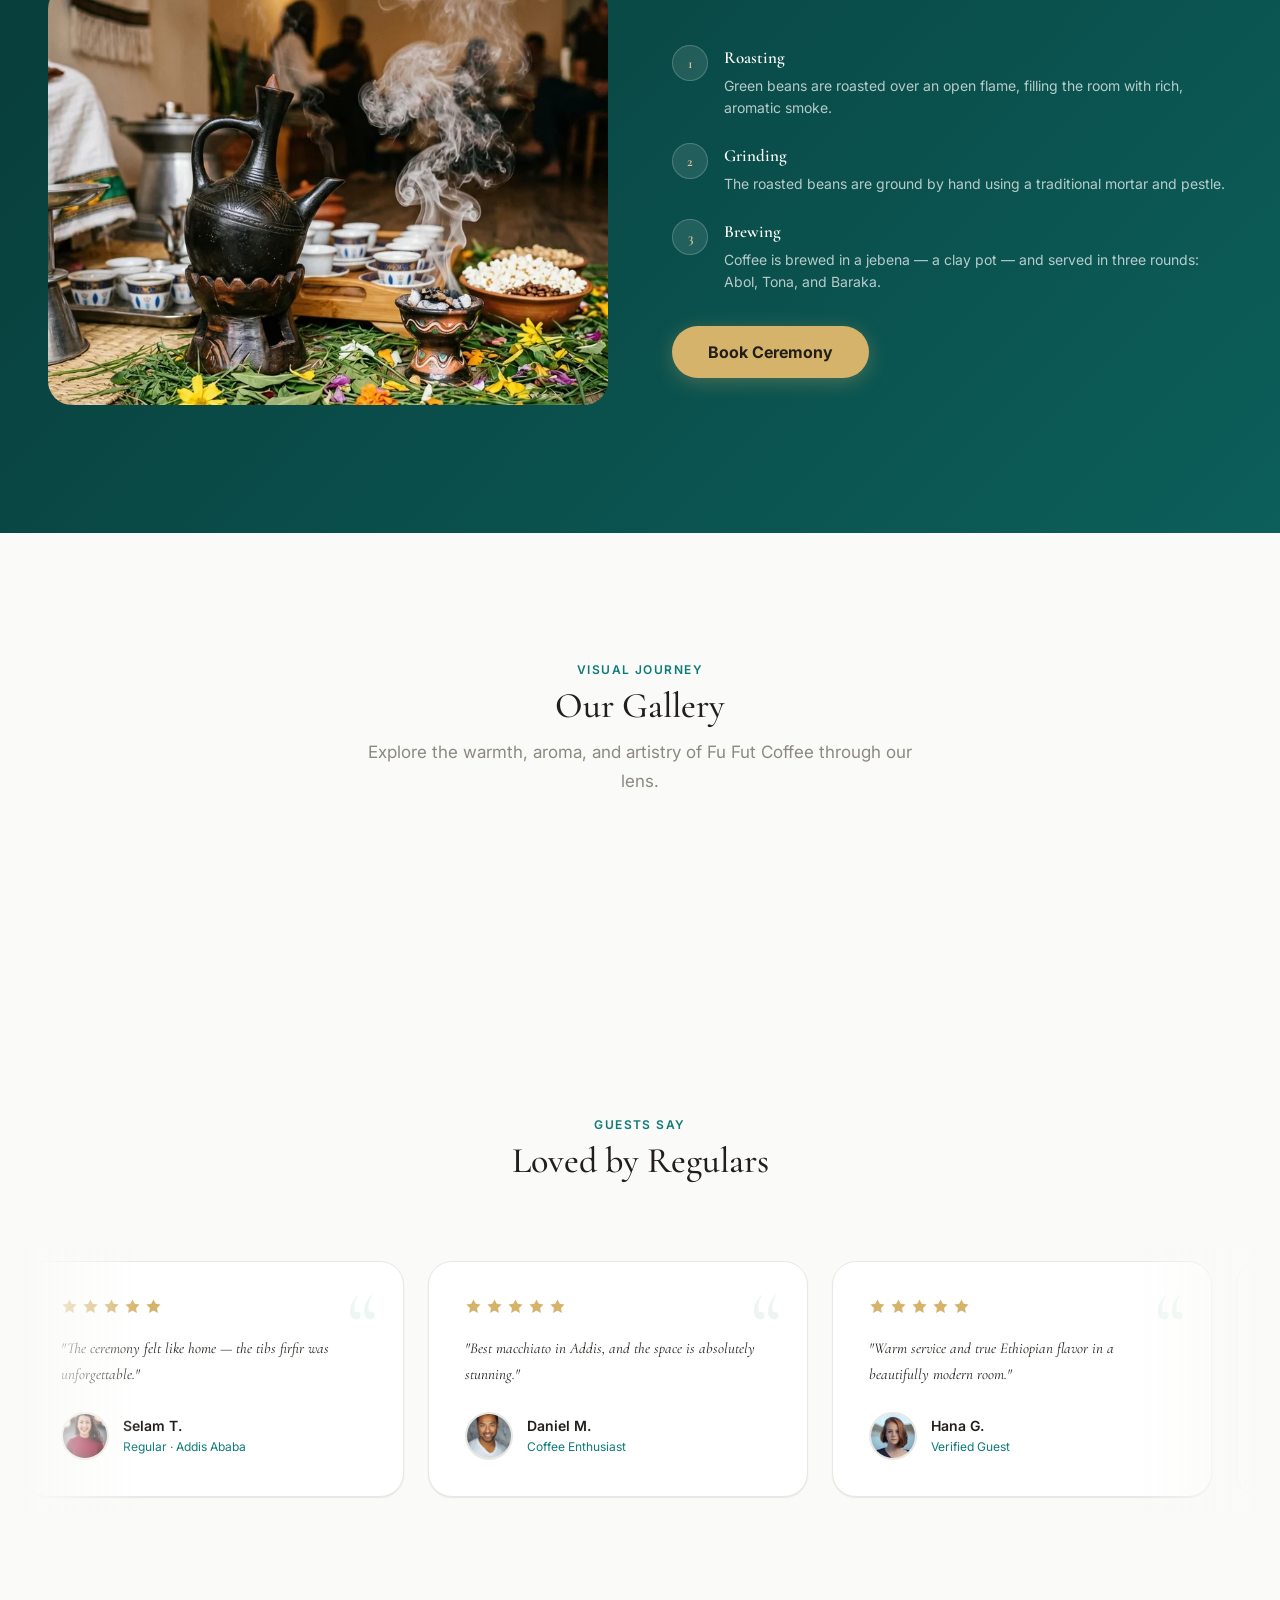
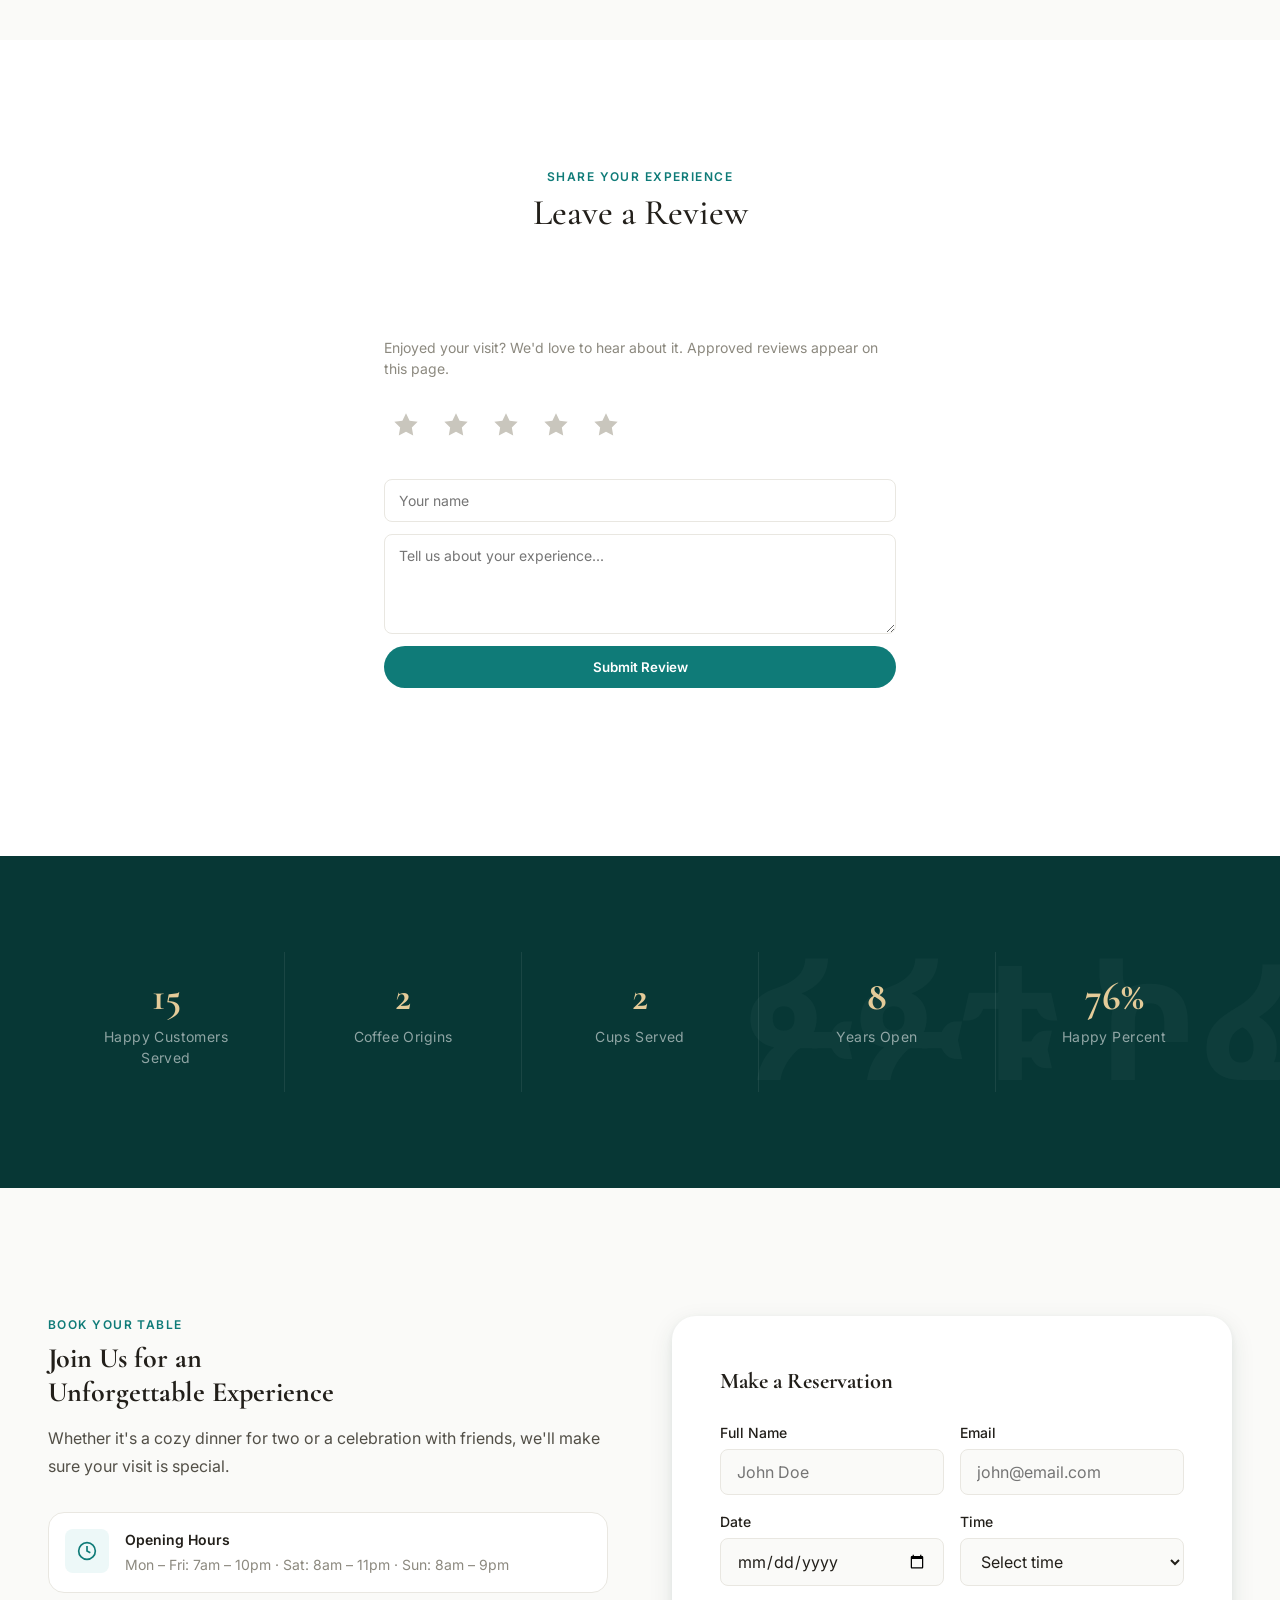
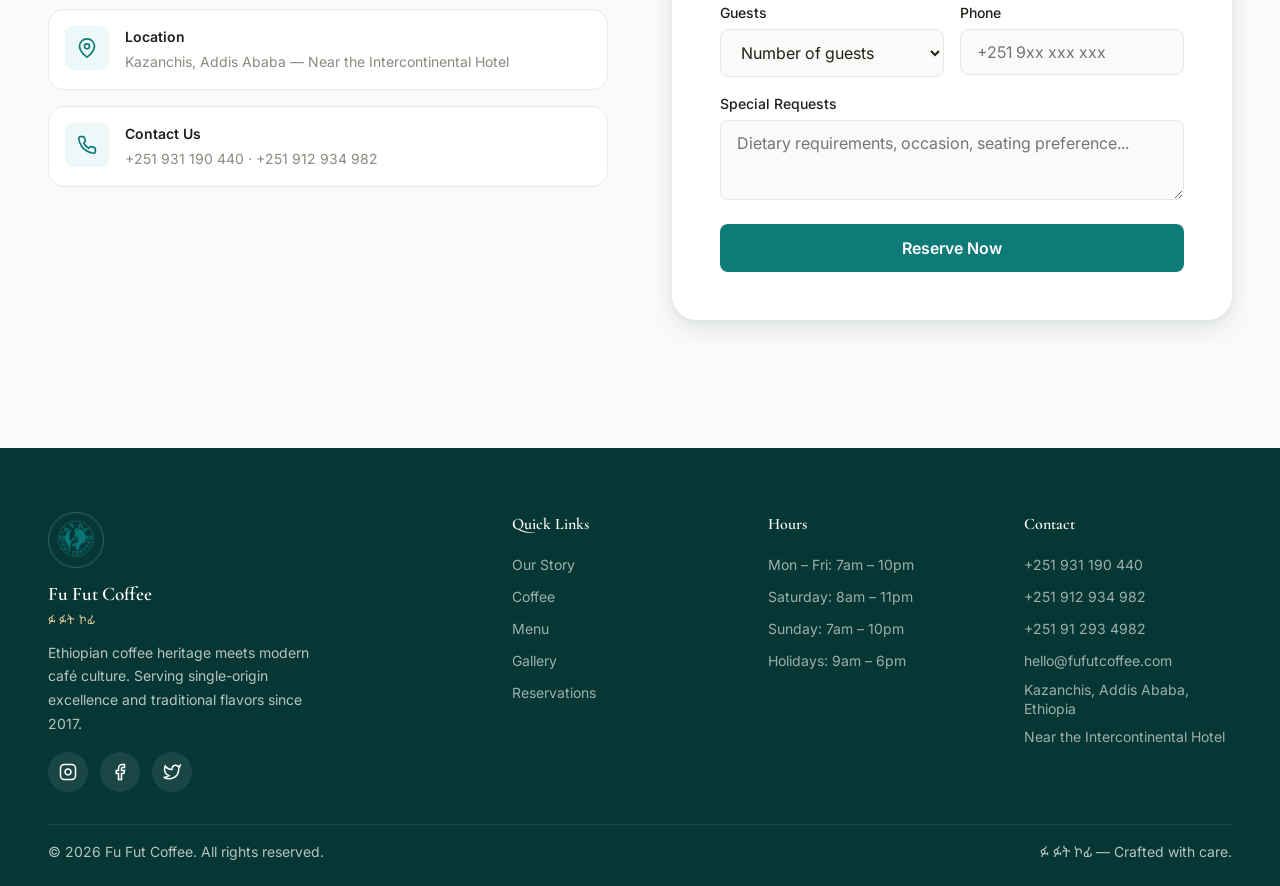
==== commit e492b4a9: "stats: real-value fallbacks on landing counters (baselines now zero) - Static fallback data-targets " ====
--- a/website/index.html
+++ b/website/index.html
@@ -490,9 +490,9 @@
     <section class="stats">
         <div class="content">
             <div class="stats-grid">
-                <div class="stat" data-stat="happyCustomers"><div class="stat-value" data-target="48000">0</div><div class="stat-label" data-i18n="stat.happyCustomers">Happy Customers Served</div></div>
+                <div class="stat" data-stat="happyCustomers"><div class="stat-value" data-target="19">0</div><div class="stat-label" data-i18n="stat.happyCustomers">Happy Customers Served</div></div>
                 <div class="stat" data-stat="coffeeOrigins"><div class="stat-value" data-target="3">0</div><div class="stat-label" data-i18n="stat.coffeeOrigins">Coffee Origins</div></div>
-                <div class="stat" data-stat="cupsServed"><div class="stat-value" data-target="620000">0</div><div class="stat-label" data-i18n="stat.cupsServed">Cups Served</div></div>
+                <div class="stat" data-stat="cupsServed"><div class="stat-value" data-target="3">0</div><div class="stat-label" data-i18n="stat.cupsServed">Cups Served</div></div>
                 <div class="stat" data-stat="yearsServing"><div class="stat-value" data-target="10">0</div><div class="stat-label" data-i18n="stat.yearsServing">Years Open</div></div>
                 <div class="stat" data-stat="happyPercent"><div class="stat-value" data-target="99" data-suffix="%">0</div><div class="stat-label" data-i18n="stat.happyPercent">Happy Percent</div></div>
             </div>
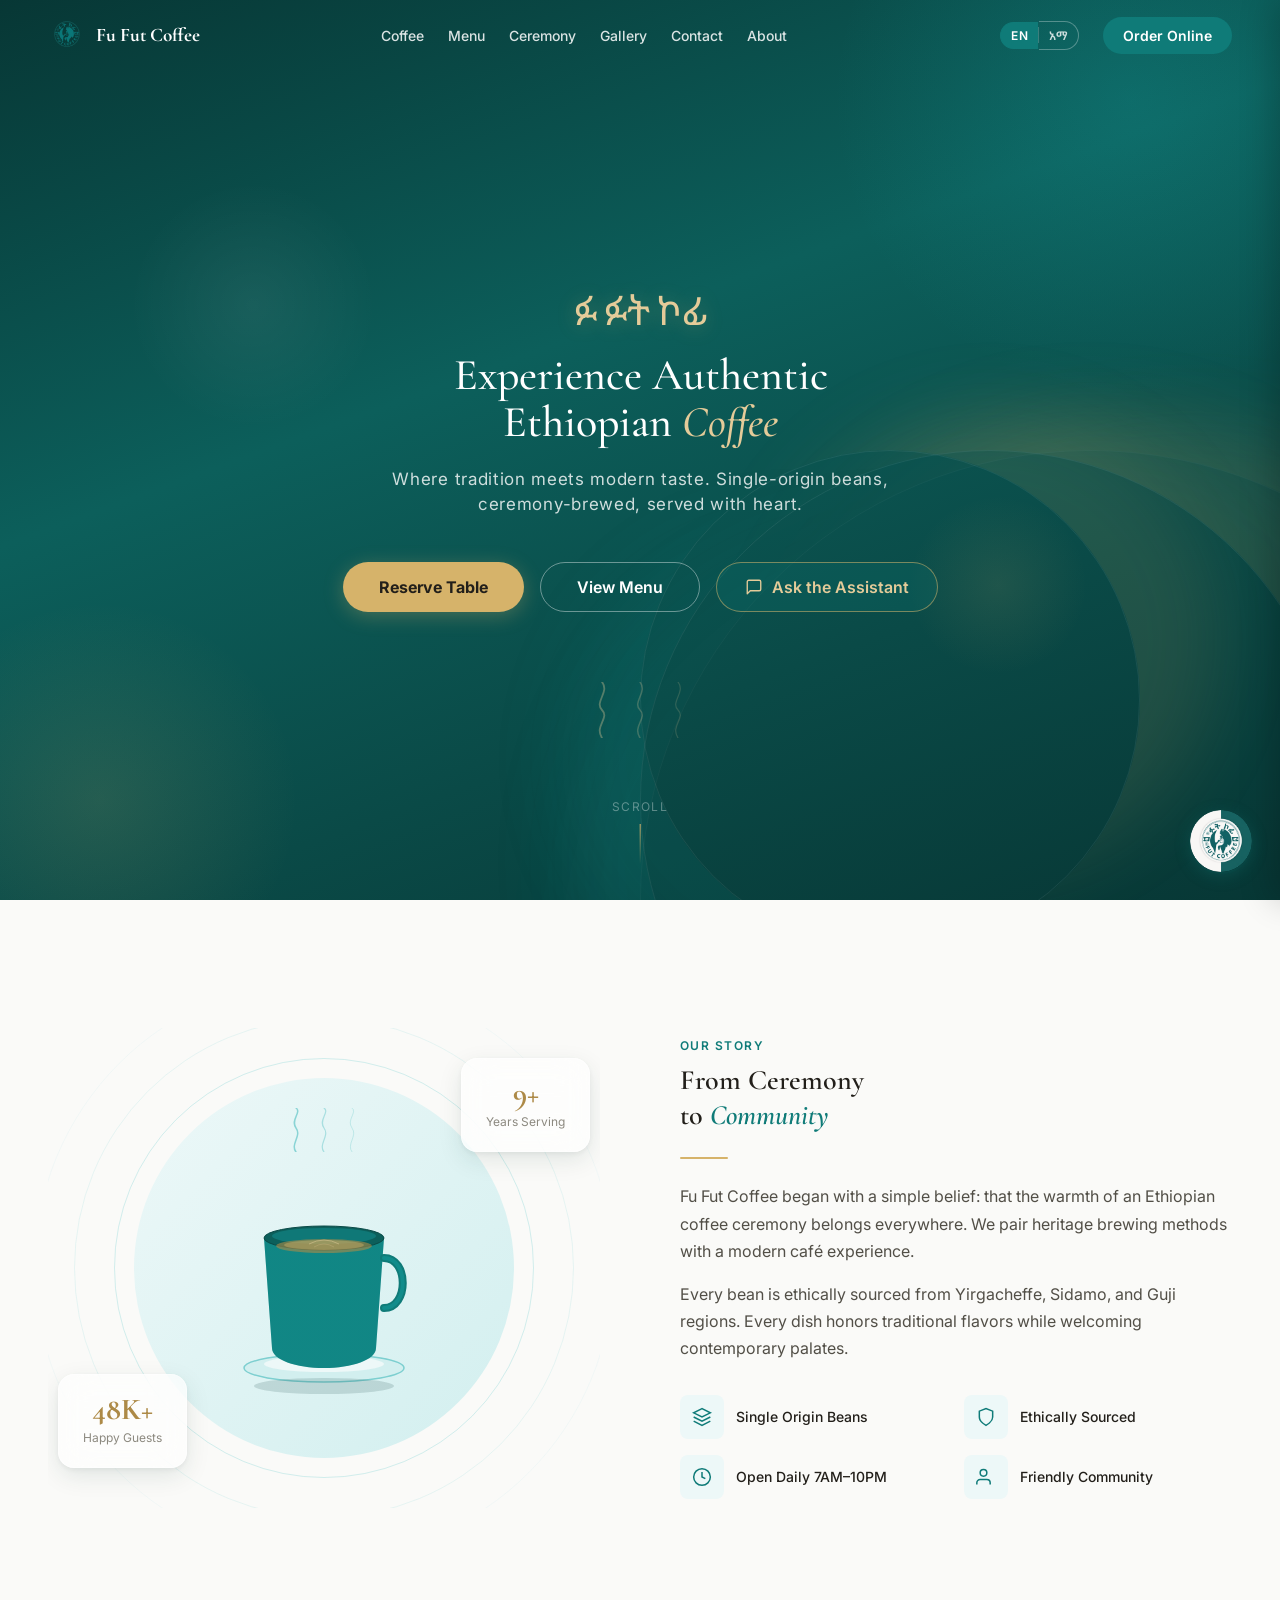
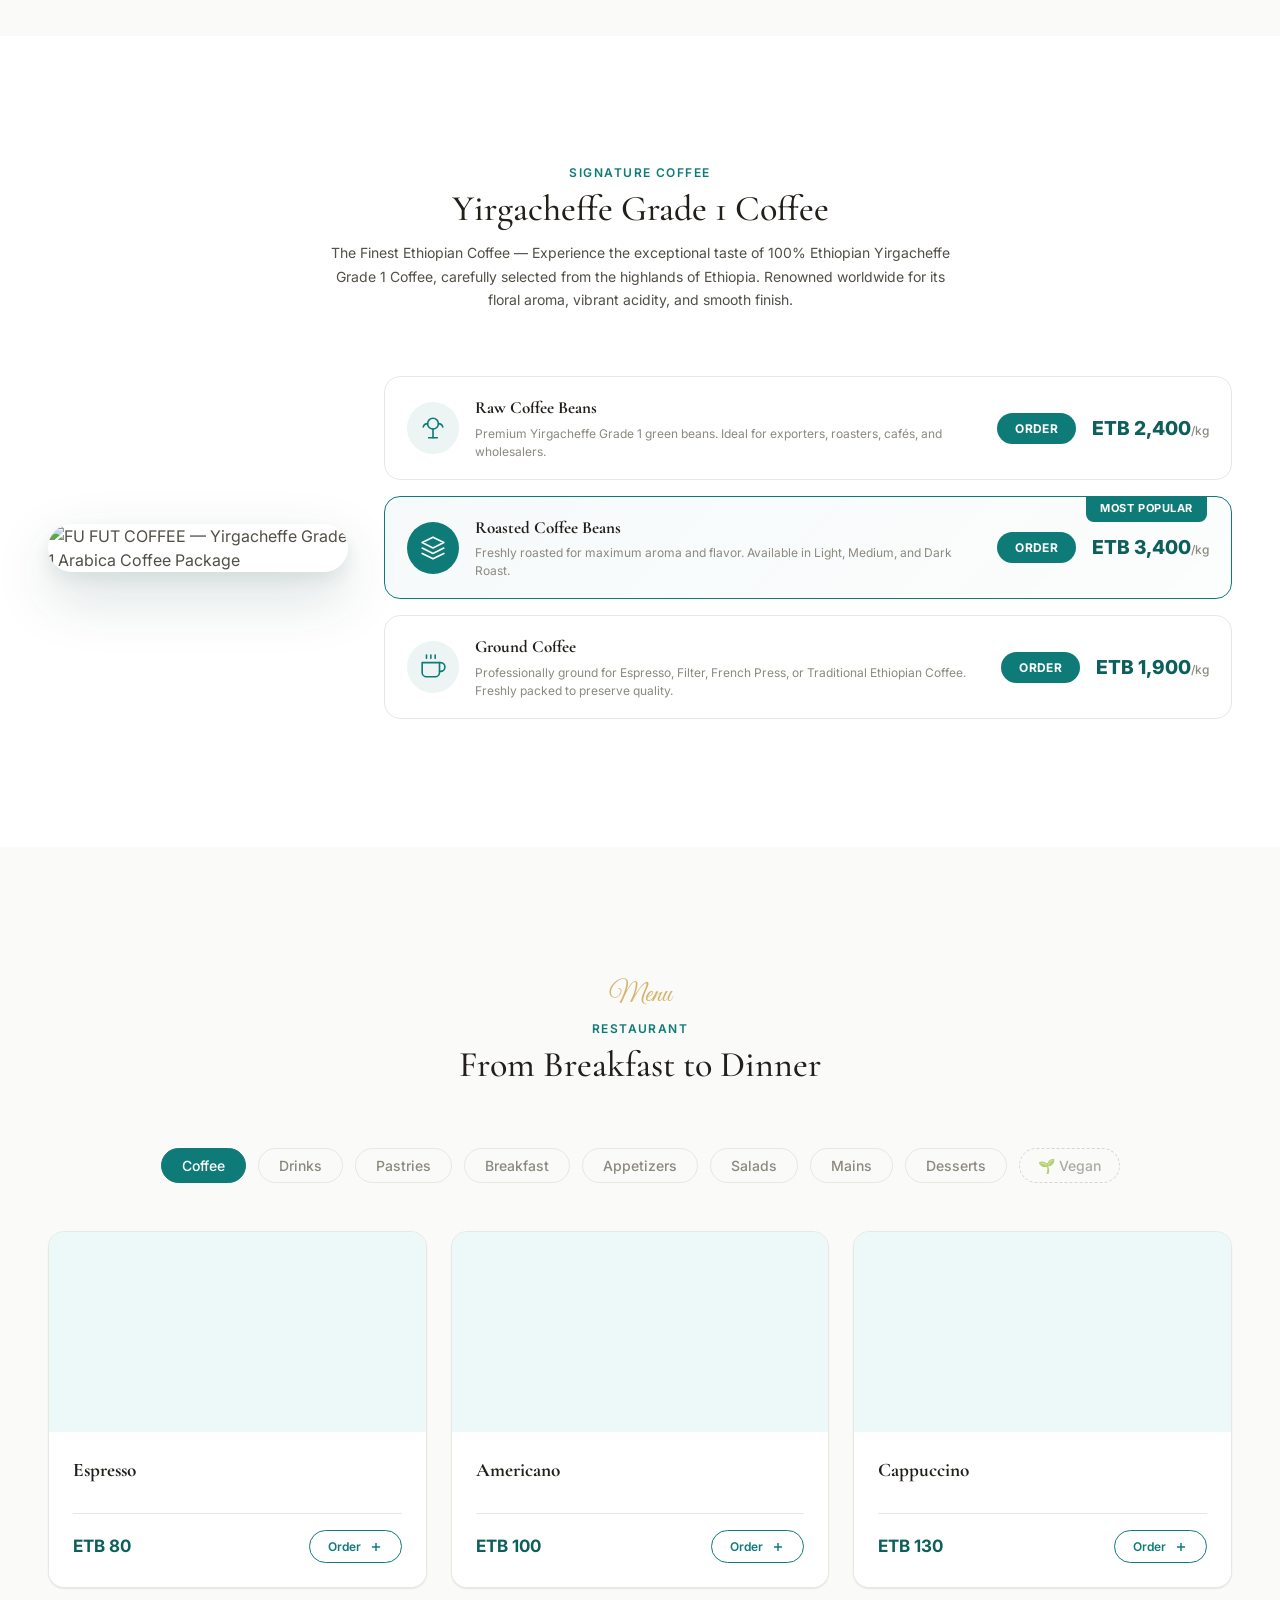
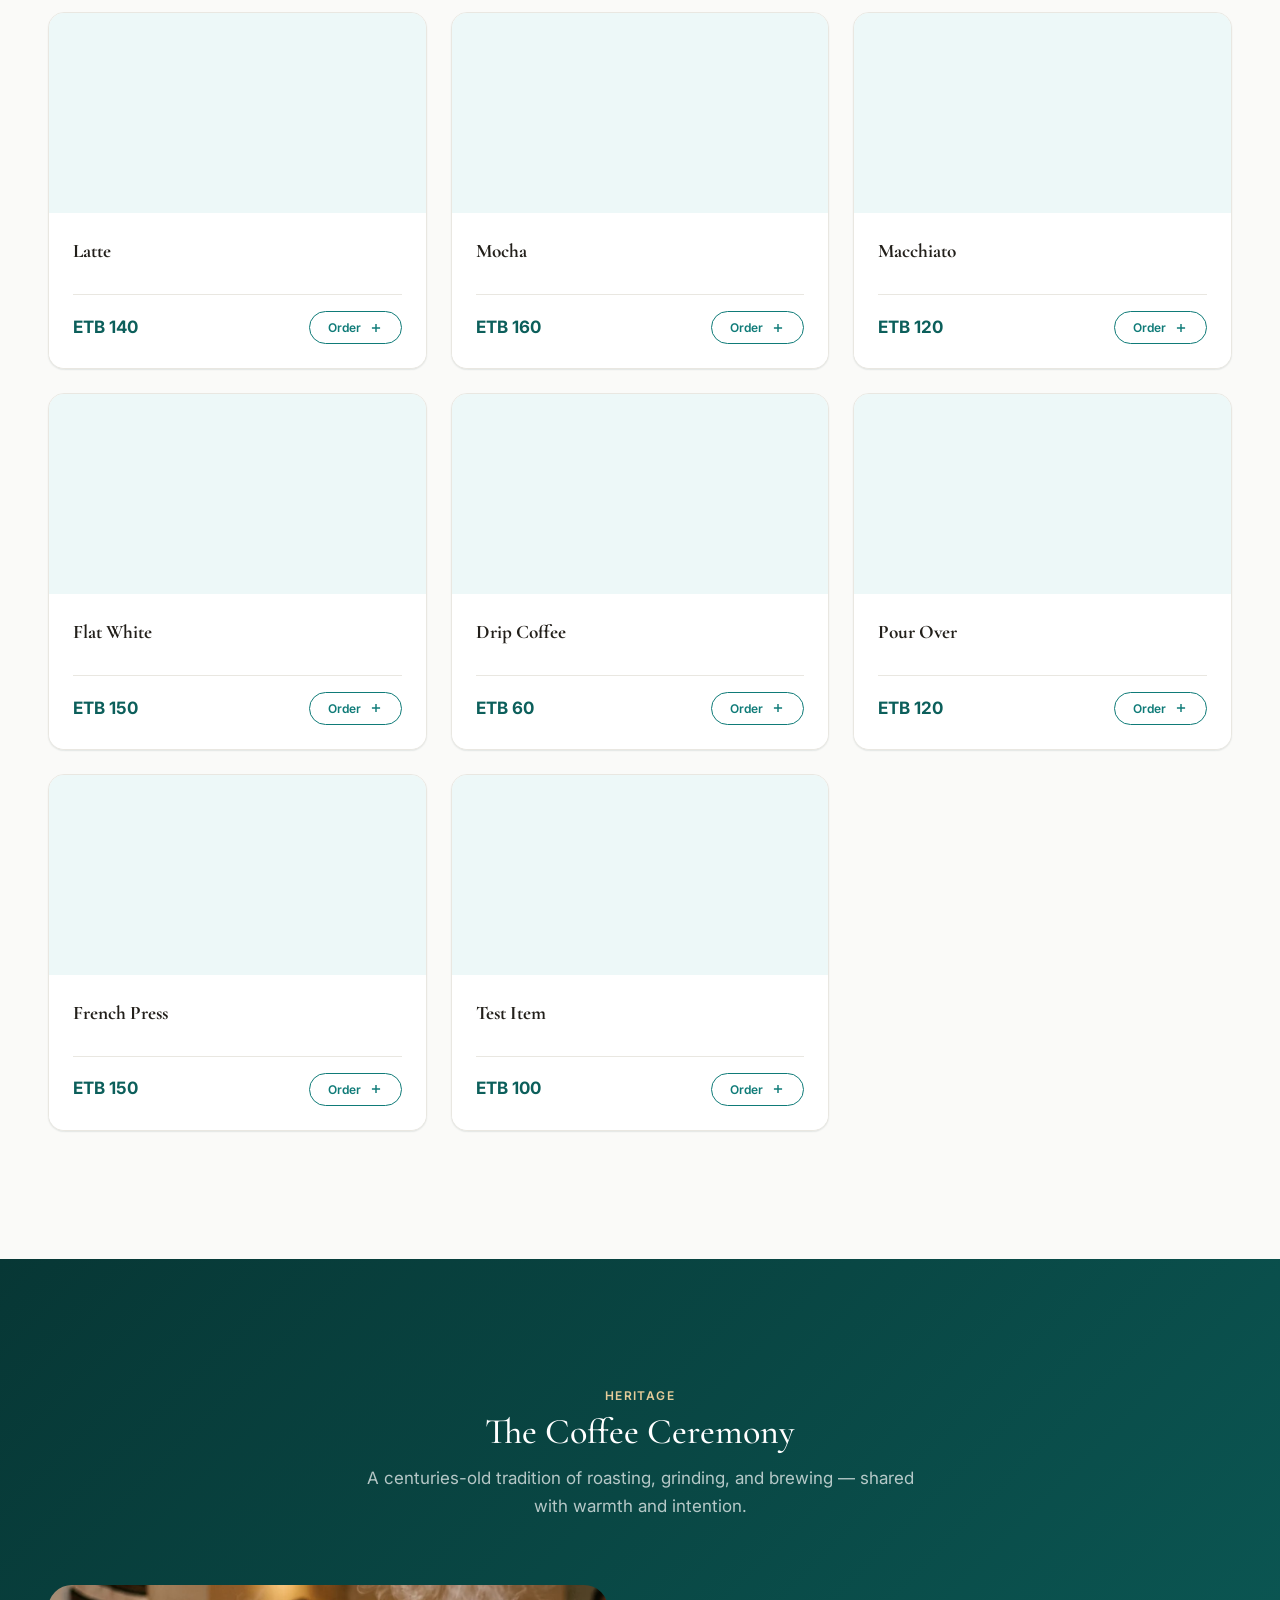
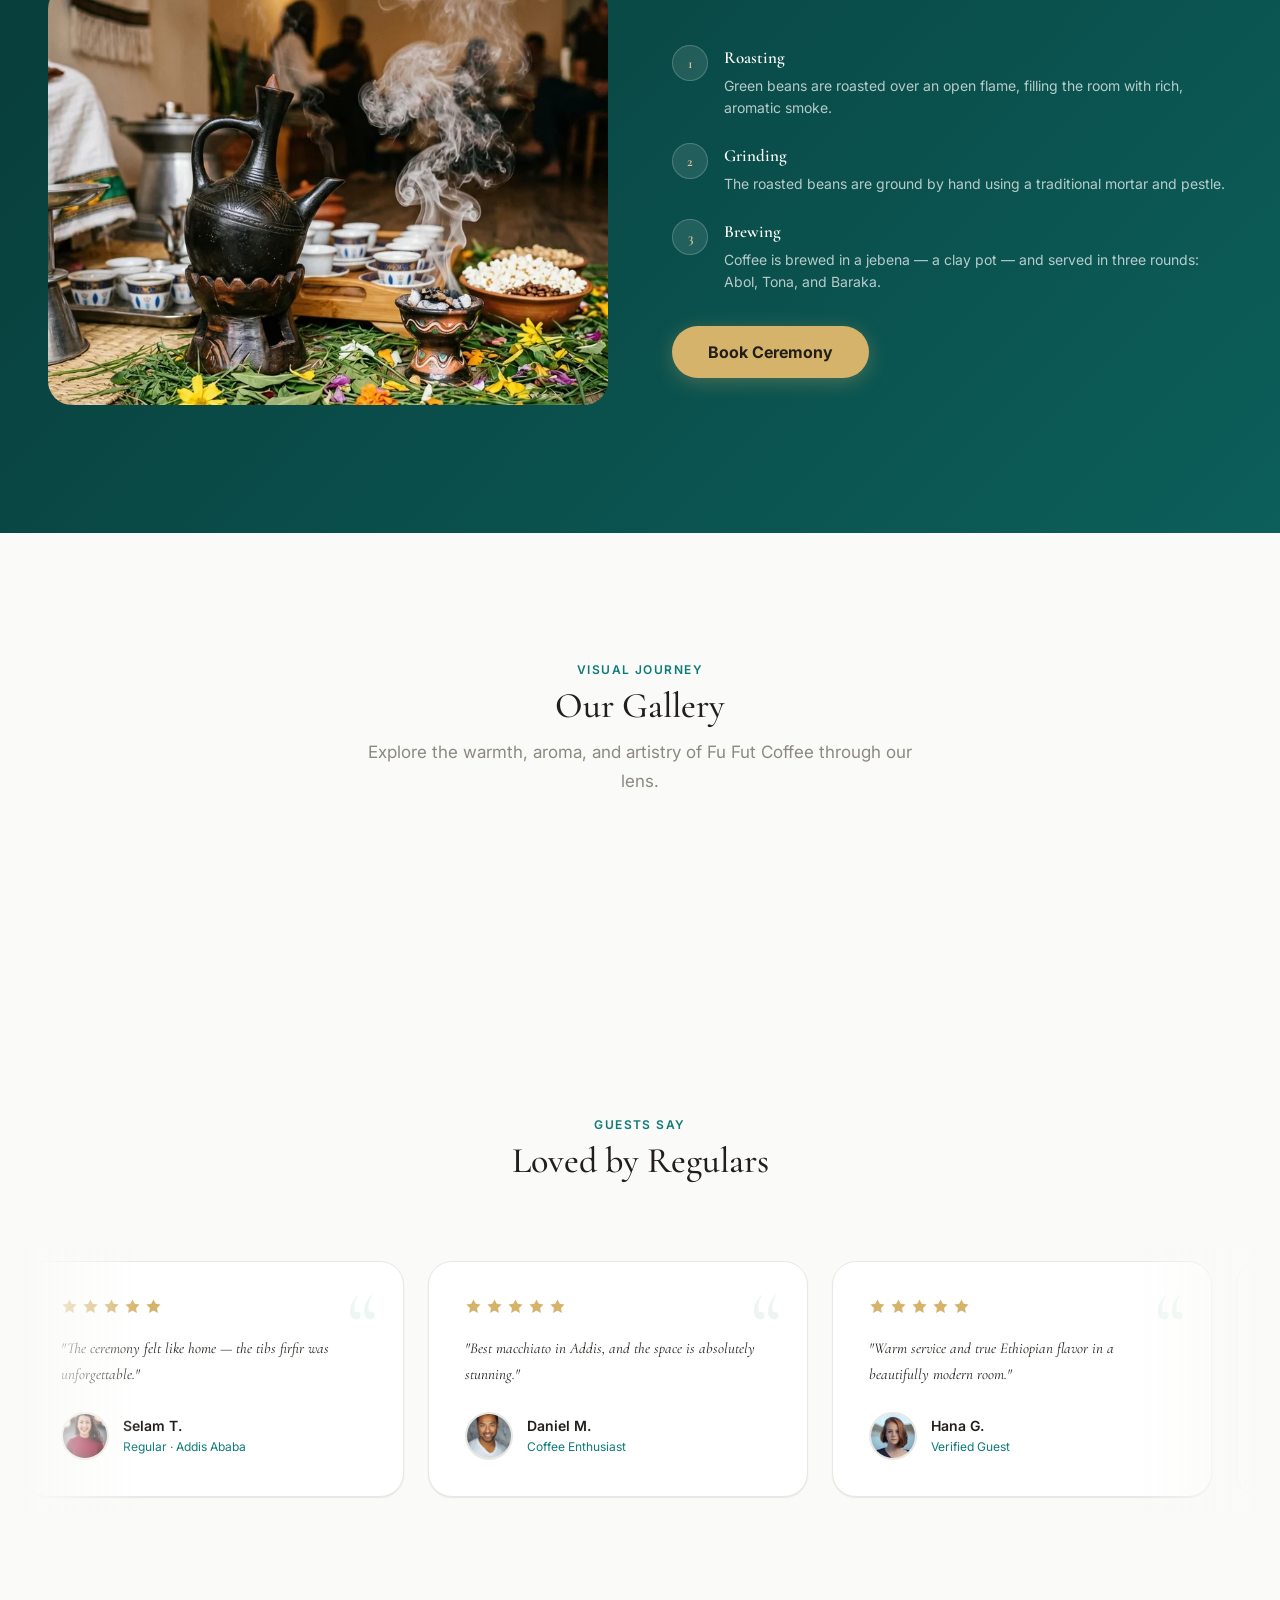
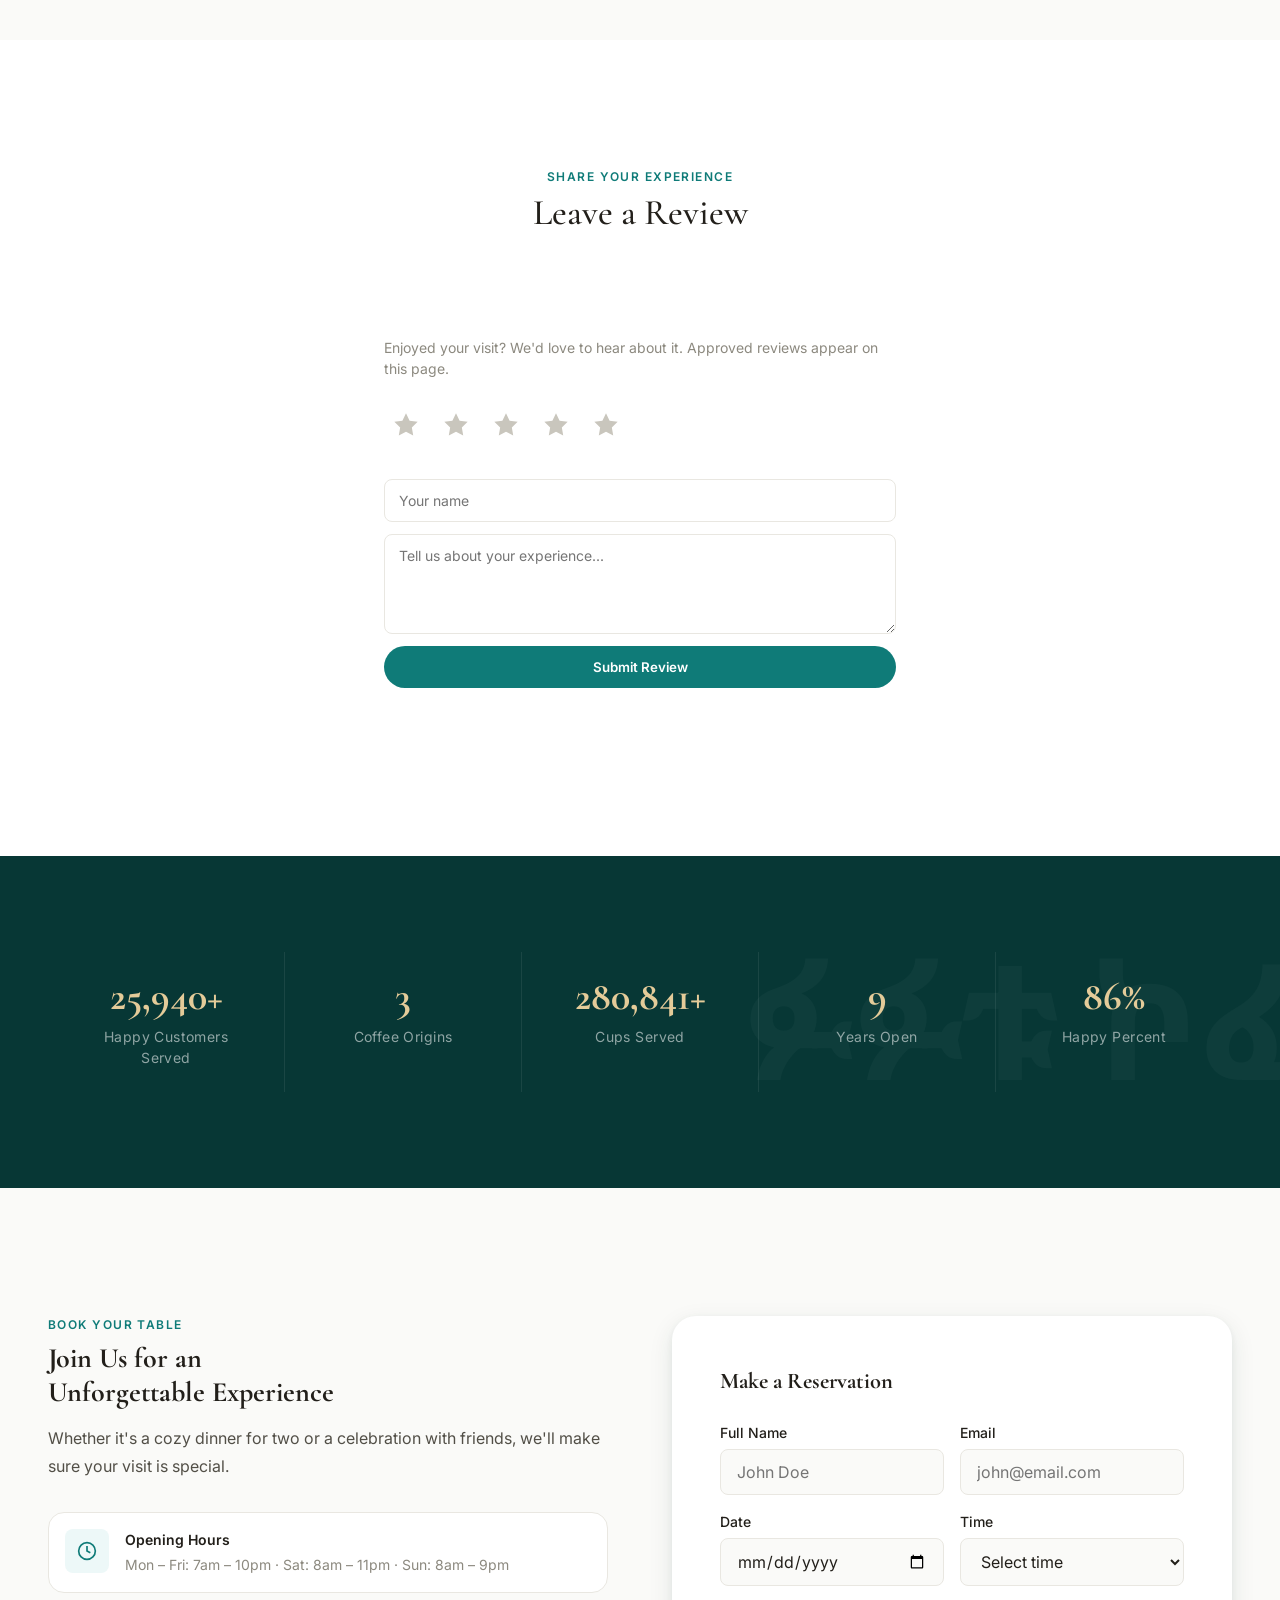
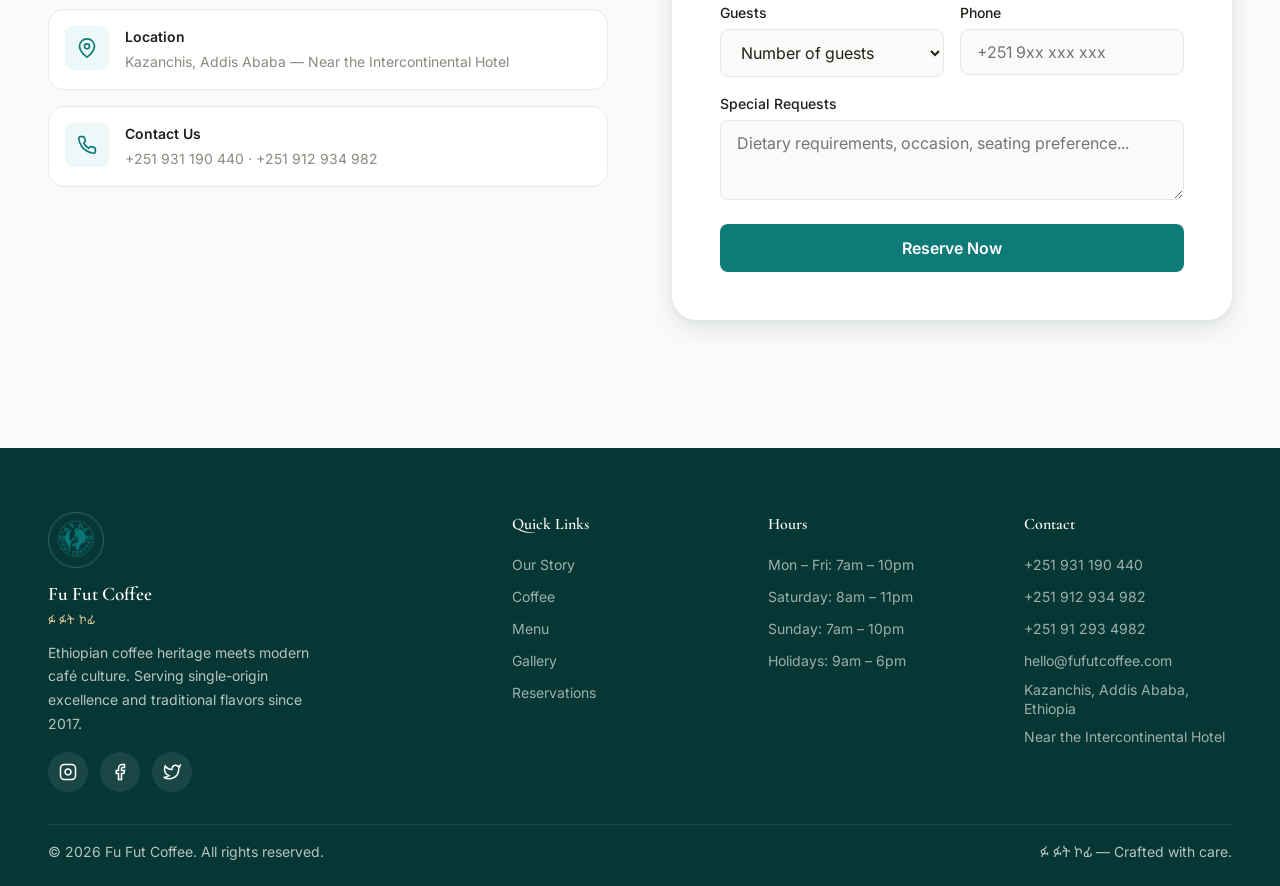
==== commit 2d97809b: "stats: owner-curated baselines (30,000 customers / 325,000 cups) - Static fallback data-targets upda" ====
--- a/website/index.html
+++ b/website/index.html
@@ -490,9 +490,9 @@
     <section class="stats">
         <div class="content">
             <div class="stats-grid">
-                <div class="stat" data-stat="happyCustomers"><div class="stat-value" data-target="19">0</div><div class="stat-label" data-i18n="stat.happyCustomers">Happy Customers Served</div></div>
+                <div class="stat" data-stat="happyCustomers"><div class="stat-value" data-target="30019">0</div><div class="stat-label" data-i18n="stat.happyCustomers">Happy Customers Served</div></div>
                 <div class="stat" data-stat="coffeeOrigins"><div class="stat-value" data-target="3">0</div><div class="stat-label" data-i18n="stat.coffeeOrigins">Coffee Origins</div></div>
-                <div class="stat" data-stat="cupsServed"><div class="stat-value" data-target="3">0</div><div class="stat-label" data-i18n="stat.cupsServed">Cups Served</div></div>
+                <div class="stat" data-stat="cupsServed"><div class="stat-value" data-target="325003">0</div><div class="stat-label" data-i18n="stat.cupsServed">Cups Served</div></div>
                 <div class="stat" data-stat="yearsServing"><div class="stat-value" data-target="10">0</div><div class="stat-label" data-i18n="stat.yearsServing">Years Open</div></div>
                 <div class="stat" data-stat="happyPercent"><div class="stat-value" data-target="99" data-suffix="%">0</div><div class="stat-label" data-i18n="stat.happyPercent">Happy Percent</div></div>
             </div>
